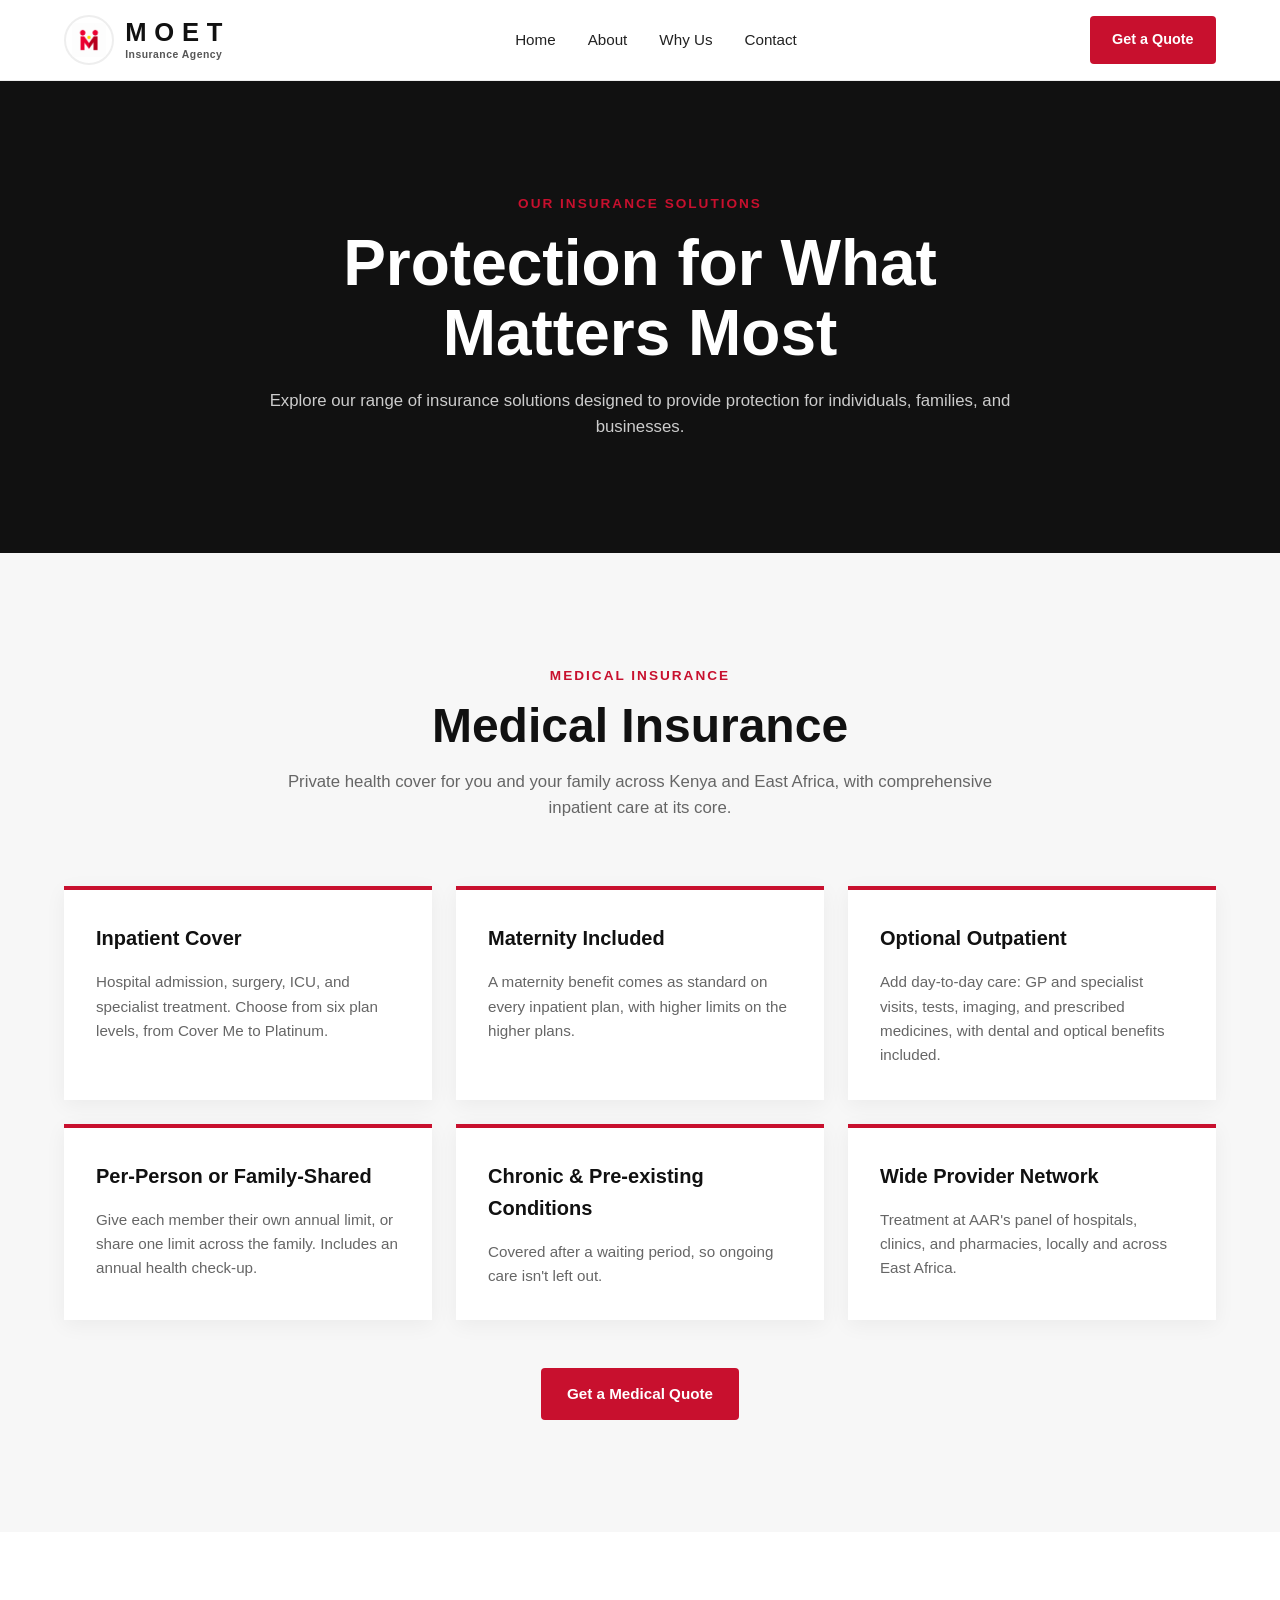
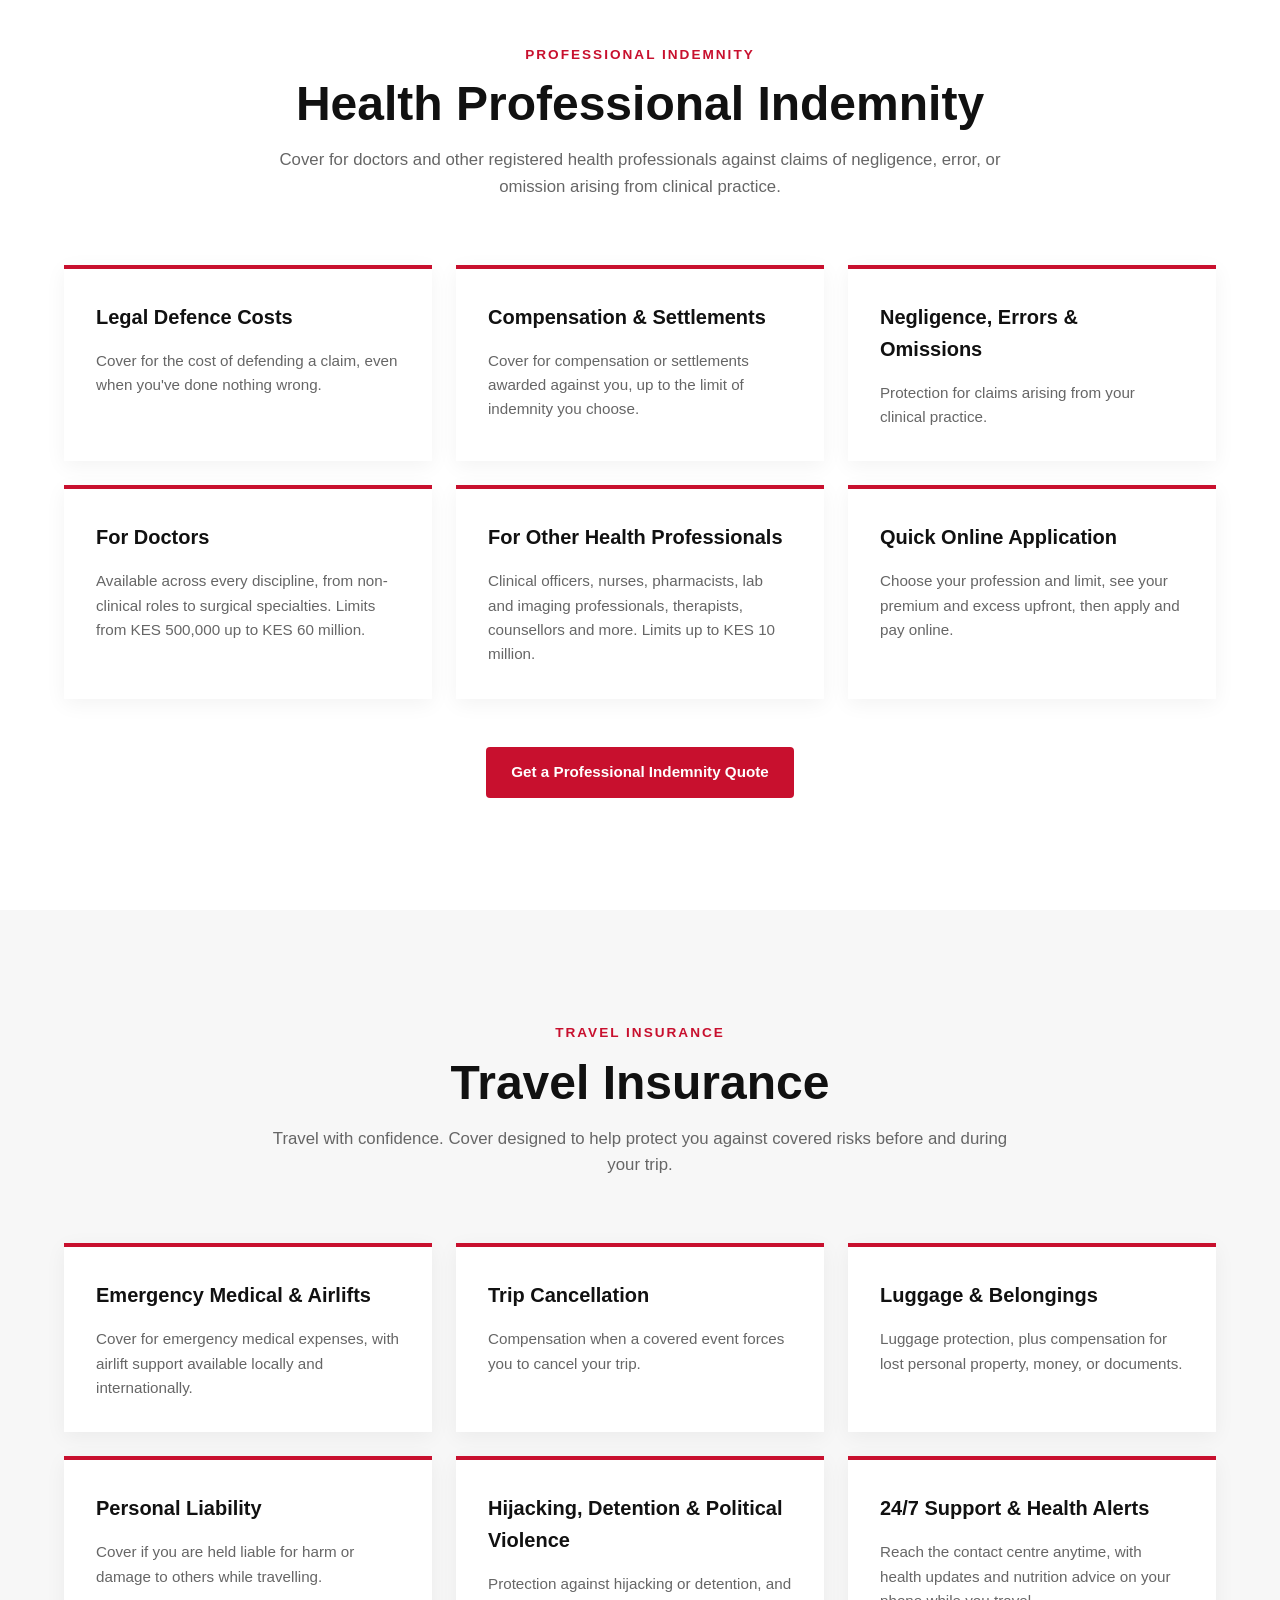
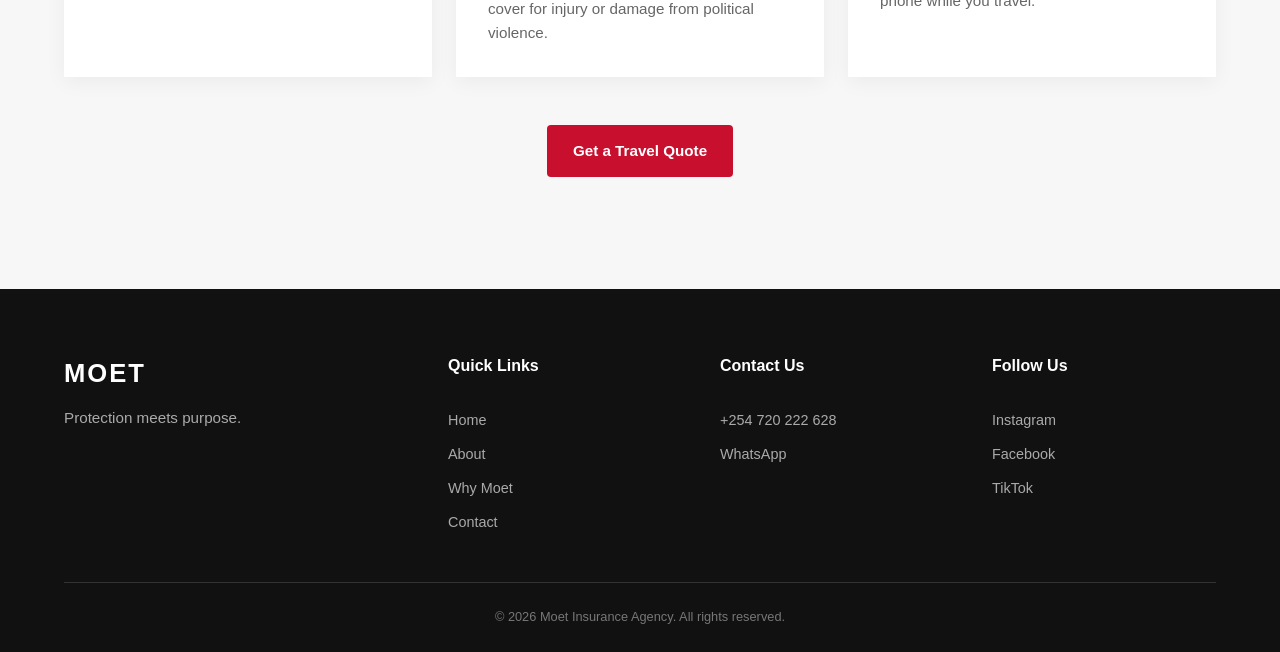
==== products.html @ 02ae2237 "header fix" ====
<!doctype html>
<html lang="en">
  <head>
    <meta charset="UTF-8" />
    <meta name="viewport" content="width=device-width, initial-scale=1.0" />

    <title>Insurance Products | Moet Insurance Agency</title>

    <!-- Main Stylesheet -->

    <link rel="stylesheet" href="css/base.css" />
    <link rel="stylesheet" href="css/products.css" />

    <link rel="icon" type="image/webp" href="assets/moet.webp" />
    <link rel="apple-touch-icon" href="assets/moet.webp" />

    <!-- Font Awesome Icons -->
    <link
      rel="stylesheet"
      href="https://cdnjs.cloudflare.com/ajax/libs/font-awesome/6.7.2/css/all.min.css"
    />

    <!-- Google tag (gtag.js) -->
    <script
      async
      src="https://www.googletagmanager.com/gtag/js?id=G-QFRTDTS99S"
    ></script>
    <script>
      window.dataLayer = window.dataLayer || [];
      function gtag() {
        dataLayer.push(arguments);
      }
      gtag("js", new Date());

      gtag("config", "G-QFRTDTS99S");
    </script>
  </head>
  <body>
    <!-- ==================== HEADER ==================== -->

    <header>
      <nav>
        <!-- Logo -->
        <div class="logo">
          <a href="index.html" aria-label="Moet Insurance Agency">
            <span class="logo-icon">
              <img src="assets/moet.webp" alt="Moet Insurance Agency" />
            </span>
            <span class="logo-text">
              <span class="logo-name">
                <span>M</span><span>O</span><span>E</span><span>T</span>
              </span>
              <span class="logo-tagline">Insurance Agency</span>
            </span>
          </a>
        </div>

        <!-- Navigation Links -->
        <div class="nav-links">
          <a href="index.html#home">Home</a>
          <a href="index.html#about">About</a>
          <a href="index.html#why-moet">Why Us</a>
          <a href="index.html#contact">Contact</a>
        </div>

        <!-- Get a Quote Button -->
        <div class="nav-cta">
          <a href="#medical">Get a Quote</a>
        </div>
      </nav>
    </header>

    <!-- ==================== PRODUCTS INTRODUCTION ==================== -->

    <main>
      <section class="products-intro">
        <div class="products-intro-content">
          <p class="section-label">OUR INSURANCE SOLUTIONS</p>

          <h1>Protection for What Matters Most</h1>

          <p>
            Explore our range of insurance solutions designed to provide
            protection for individuals, families, and businesses.
          </p>
        </div>
      </section>

      <!-- ==================== MEDICAL INSURANCE ==================== -->

      <section id="medical" class="product-category">
        <div class="product-category-heading">
          <p class="section-label">MEDICAL INSURANCE</p>

          <h2>Medical Insurance</h2>

          <p>
            Private health cover for you and your family across Kenya and East
            Africa, with comprehensive inpatient care at its core.
          </p>
        </div>

        <div class="product-grid">
          <div class="product-card info-card">
            <h3>Inpatient Cover</h3>
            <p>
              Hospital admission, surgery, ICU, and specialist treatment. Choose
              from six plan levels, from Cover Me to Platinum.
            </p>
          </div>

          <div class="product-card info-card">
            <h3>Maternity Included</h3>
            <p>
              A maternity benefit comes as standard on every inpatient plan,
              with higher limits on the higher plans.
            </p>
          </div>

          <div class="product-card info-card">
            <h3>Optional Outpatient</h3>
            <p>
              Add day-to-day care: GP and specialist visits, tests, imaging, and
              prescribed medicines, with dental and optical benefits included.
            </p>
          </div>

          <div class="product-card info-card">
            <h3>Per-Person or Family-Shared</h3>
            <p>
              Give each member their own annual limit, or share one limit across
              the family. Includes an annual health check-up.
            </p>
          </div>

          <div class="product-card info-card">
            <h3>Chronic &amp; Pre-existing Conditions</h3>
            <p>
              Covered after a waiting period, so ongoing care isn't left out.
            </p>
          </div>

          <div class="product-card info-card">
            <h3>Wide Provider Network</h3>
            <p>
              Treatment at AAR's panel of hospitals, clinics, and pharmacies,
              locally and across East Africa.
            </p>
          </div>
        </div>

        <div class="category-cta">

          <a
            href="https://new.aar-insurance.com/medical"
            class="btn btn-primary quote-btn"
            data-category="medical"
            data-underwriter="aar"
            target="_blank"
            rel="noopener noreferrer"
          >
            Get a Medical Quote
          </a>
        </div>
      </section>

      <!-- ==================== PROFESSIONAL INDEMNITY ==================== -->

      <section id="professional-indemnity" class="product-category">
        <div class="product-category-heading">
          <p class="section-label">PROFESSIONAL INDEMNITY</p>

          <h2>Health Professional Indemnity</h2>

          <p>
            Cover for doctors and other registered health professionals against
            claims of negligence, error, or omission arising from clinical
            practice.
          </p>
        </div>

        <div class="product-grid">
          <div class="product-card info-card">
            <h3>Legal Defence Costs</h3>
            <p>
              Cover for the cost of defending a claim, even when you've done
              nothing wrong.
            </p>
          </div>

          <div class="product-card info-card">
            <h3>Compensation &amp; Settlements</h3>
            <p>
              Cover for compensation or settlements awarded against you, up to
              the limit of indemnity you choose.
            </p>
          </div>

          <div class="product-card info-card">
            <h3>Negligence, Errors &amp; Omissions</h3>
            <p>Protection for claims arising from your clinical practice.</p>
          </div>

          <div class="product-card info-card">
            <h3>For Doctors</h3>
            <p>
              Available across every discipline, from non-clinical roles to
              surgical specialties. Limits from KES 500,000 up to KES 60
              million.
            </p>
          </div>

          <div class="product-card info-card">
            <h3>For Other Health Professionals</h3>
            <p>
              Clinical officers, nurses, pharmacists, lab and imaging
              professionals, therapists, counsellors and more. Limits up to KES
              10 million.
            </p>
          </div>

          <div class="product-card info-card">
            <h3>Quick Online Application</h3>
            <p>
              Choose your profession and limit, see your premium and excess
              upfront, then apply and pay online.
            </p>
          </div>
        </div>

        <div class="category-cta">
          <a
            href="https://new.aar-insurance.com/pi/health/quote"
            class="btn btn-primary quote-btn"
            data-category="professional-indemnity"
            data-underwriter="aar"
            target="_blank"
            rel="noopener noreferrer"
          >
            Get a Professional Indemnity Quote
          </a>
        </div>
      </section>

      <!-- ==================== TRAVEL INSURANCE ==================== -->

      <section id="travel" class="product-category">
        <div class="product-category-heading">
          <p class="section-label">TRAVEL INSURANCE</p>

          <h2>Travel Insurance</h2>

          <p>
            Travel with confidence. Cover designed to help protect you against
            covered risks before and during your trip.
          </p>
        </div>

        <div class="product-grid">
          <div class="product-card info-card">
            <h3>Emergency Medical &amp; Airlifts</h3>
            <p>
              Cover for emergency medical expenses, with airlift support
              available locally and internationally.
            </p>
          </div>

          <div class="product-card info-card">
            <h3>Trip Cancellation</h3>
            <p>
              Compensation when a covered event forces you to cancel your trip.
            </p>
          </div>

          <div class="product-card info-card">
            <h3>Luggage &amp; Belongings</h3>
            <p>
              Luggage protection, plus compensation for lost personal property,
              money, or documents.
            </p>
          </div>

          <div class="product-card info-card">
            <h3>Personal Liability</h3>
            <p>
              Cover if you are held liable for harm or damage to others while
              travelling.
            </p>
          </div>

          <div class="product-card info-card">
            <h3>Hijacking, Detention &amp; Political Violence</h3>
            <p>
              Protection against hijacking or detention, and cover for injury or
              damage from political violence.
            </p>
          </div>

          <div class="product-card info-card">
            <h3>24/7 Support &amp; Health Alerts</h3>
            <p>
              Reach the contact centre anytime, with health updates and
              nutrition advice on your phone while you travel.
            </p>
          </div>
        </div>

        <div class="category-cta">
          <a
            href="https://new.aar-insurance.com/travel"
            class="btn btn-primary quote-btn"
            data-category="travel"
            data-underwriter="aar"
            target="_blank"
            rel="noopener noreferrer"
          >
            Get a Travel Quote
          </a>
        </div>
      </section>
    </main>

    <!-- ==================== FOOTER ==================== -->

    <footer>
      <div class="footer-content">
        <!-- Company -->
        <div class="footer-company">
          <h2>MOET</h2>
          <p>Protection meets purpose.</p>
        </div>

        <!-- Quick Links -->
        <div class="footer-links">
          <h3>Quick Links</h3>

          <a href="index.html#home">Home</a>
          <a href="index.html#about">About</a>
          <a href="index.html#why-moet">Why Moet</a>
          <a href="index.html#contact">Contact</a>
        </div>

        <!-- Contact -->
        <div class="footer-contact">
          <h3>Contact Us</h3>

          <a href="tel:+254720222628"> +254 720 222 628 </a>

          <a
            href="https://wa.me/254720222628?text=Hello%2C%20I%20would%20love%20to%20learn%20more%20about%20your%20insurance%20policies."
            target="_blank"
            rel="noopener noreferrer"
          >
            WhatsApp
          </a>
        </div>

        <!-- Social Media -->
        <div class="footer-social">
          <h3>Follow Us</h3>

          <a href="">Instagram</a>
          <a href="">Facebook</a>
          <a href="">TikTok</a>
        </div>
      </div>

      <div class="footer-bottom">
        <p>&copy; 2026 Moet Insurance Agency. All rights reserved.</p>
      </div>
    </footer>
  </body>
</html>
---- css/base.css ----
* {
  margin: 0;
  padding: 0;
  box-sizing: border-box;
}

/* Base page styles */
html {
  scroll-behavior: smooth;
}

body {
  font-family: Arial, sans-serif;
  background-color: #ffffff;
  color: #111111;
  line-height: 1.6;
}

/* Remove default link styling */
a {
  text-decoration: none;
  color: inherit;
}

/* Make images responsive */
img {
  max-width: 100%;
  height: auto;
  display: block;
}

/* Keep the main content from becoming too wide */
section {
  width: 100%;
}

/* ==================================================
   NAVBAR
   ================================================== */

header {
  width: 100%;
  background-color: #ffffff;
  border-bottom: 1px solid #eeeeee;
}

nav {
  width: 90%;
  max-width: 1200px;
  min-height: 80px;
  margin: 0 auto;

  display: flex;
  align-items: center;
  justify-content: space-between;
}

/* ---------- Logo ---------- */

.logo a {
  display: flex;
  align-items: center;
  gap: 0.7rem;

  font-size: 1.6rem;
  font-weight: 800;
  letter-spacing: 2px;
  color: #111111;
}

/* ---------- Circular Icon ---------- */

.logo-icon {
  width: 50px;
  height: 50px;
  flex-shrink: 0;

  display: flex;
  align-items: center;
  justify-content: center;

  background-color: #ffffff;

  border: 2px solid #eeeeee;
  border-radius: 50%;

  overflow: hidden;
}

.logo-icon img {
  width: 100%;
  height: 100%;
  padding: 6px;

  object-fit: contain;
}

/* ---------- Two-Line Name ---------- */

.logo-text {
  display: flex;
  flex-direction: column;

  line-height: 1;
}

.logo-name {
  display: flex;
  justify-content: space-between;

  font-size: 1.6rem;
  font-weight: 800;
  letter-spacing: 0;
}

.logo-tagline {
  margin-top: 0.3rem;

  color: #555555;

  font-size: 0.65rem;
  font-weight: 600;
  letter-spacing: 0.5px;
  white-space: nowrap;
}

/* ---------- Navigation Links ---------- */

.nav-links {
  display: flex;
  align-items: center;
  gap: 2rem;
}

.nav-links a {
  font-size: 0.95rem;
  font-weight: 500;
  color: #222222;

  transition: color 0.3s ease;
}

.nav-links a:hover {
  color: #c8102e;
}

/* ---------- Get a Quote Button (navbar) ---------- */

.nav-cta a {
  display: inline-block;

  padding: 0.75rem 1.4rem;

  background-color: #c8102e;
  color: #ffffff;

  font-size: 0.9rem;
  font-weight: 600;

  border-radius: 4px;

  transition:
    background-color 0.3s ease,
    transform 0.3s ease;
}

.nav-cta a:hover {
  background-color: #a50d25;
  transform: translateY(-2px);
}

/* ==================================================
   BUTTONS
   ================================================== */

.btn {
  display: inline-block;

  padding: 0.85rem 1.6rem;

  border-radius: 4px;

  font-size: 0.95rem;
  font-weight: 600;

  transition:
    background-color 0.3s ease,
    color 0.3s ease,
    transform 0.3s ease;
}

/* Primary Button */

.btn-primary {
  background-color: #c8102e;
  color: #ffffff;
}

.btn-primary:hover {
  background-color: #a50d25;
  transform: translateY(-2px);
}

/* Secondary Button */

.btn-secondary {
  border: 1px solid #ffffff;
  color: #ffffff;
}

.btn-secondary:hover {
  background-color: #ffffff;
  color: #111111;
  transform: translateY(-2px);
}

/* ==================================================
   SECTION LABEL & SECTION HEADING
   ================================================== */

.section-label {
  margin-bottom: 0.8rem;

  color: #c8102e;

  font-size: 0.85rem;
  font-weight: 700;
  letter-spacing: 2px;
  text-transform: uppercase;
}

.section-heading {
  max-width: 750px;
  margin: 0 auto 4rem;

  text-align: center;
}

.section-heading h2 {
  margin-bottom: 1rem;

  color: #111111;

  font-size: clamp(2rem, 4vw, 3.5rem);
  line-height: 1.1;
}

.section-heading > p:not(.section-label) {
  color: #666666;
  font-size: 1.05rem;
}

/* ==================================================
   FOOTER
   ================================================== */

footer {
  padding: 4rem 5% 0;

  background-color: #111111;
  color: #ffffff;
}

/* ---------- Footer Content ---------- */

.footer-content {
  width: 100%;
  max-width: 1200px;
  margin: 0 auto;

  display: grid;
  grid-template-columns: 1.5fr 1fr 1fr 1fr;
  gap: 3rem;

  padding-bottom: 3rem;
}

/* ---------- Company ---------- */

.footer-company h2 {
  margin-bottom: 0.8rem;

  font-size: 1.6rem;
  letter-spacing: 2px;
}

.footer-company p {
  color: #aaaaaa;

  font-size: 0.95rem;
}

/* ---------- Footer Headings ---------- */

.footer-links h3,
.footer-contact h3,
.footer-social h3 {
  margin-bottom: 1.2rem;

  font-size: 1rem;
}

/* ---------- Footer Links ---------- */

.footer-links,
.footer-contact,
.footer-social {
  display: flex;
  flex-direction: column;
  gap: 0.7rem;
}

.footer-links a,
.footer-contact a,
.footer-social a {
  color: #aaaaaa;

  font-size: 0.9rem;

  transition: color 0.3s ease;
}

.footer-links a:hover,
.footer-contact a:hover,
.footer-social a:hover {
  color: #ffffff;
}

/* ---------- Footer Bottom ---------- */

.footer-bottom {
  padding: 1.5rem 0;

  border-top: 1px solid #333333;

  text-align: center;
}

.footer-bottom p {
  color: #777777;

  font-size: 0.8rem;
}

/* ==================================================
   RESPONSIVE: TABLETS
   ================================================== */

@media (max-width: 900px) {
  /* Navbar */
  .nav-links {
    gap: 1rem;
  }

  /* Footer */
  .footer-content {
    grid-template-columns: repeat(2, 1fr);
  }
}

/* ==================================================
   RESPONSIVE: MOBILE PHONES
   ================================================== */

@media (max-width: 600px) {
  /* Navbar */
  nav {
    width: 90%;
    min-height: auto;

    padding: 1.2rem 0;

    display: flex;
    flex-wrap: wrap;

    gap: 1rem;
  }

  .logo {
    order: 1;
  }

  .nav-cta {
    order: 2;
    margin-left: auto;
  }

  .nav-links {
    order: 3;

    width: 100%;

    justify-content: center;

    gap: 1rem;

    flex-wrap: wrap;
  }

  .nav-links a {
    font-size: 0.85rem;
  }

  /* Section headings */
  .section-heading {
    margin-bottom: 3rem;
  }

  /* Footer */
  footer {
    padding: 3rem 5% 0;
  }

  .footer-content {
    grid-template-columns: 1fr;
    gap: 2.5rem;
  }
}
---- css/products.css ----
.products-intro {
  padding: 7rem 5%;

  background-color: #111111;
  color: #ffffff;

  text-align: center;
}

.products-intro-content {
  max-width: 800px;
  margin: 0 auto;
}

.products-intro h1 {
  margin-bottom: 1.2rem;

  font-size: clamp(2.5rem, 5vw, 4rem);
  line-height: 1.1;
}

.products-intro p:not(.section-label) {
  color: #cccccc;

  font-size: 1.05rem;
}

/* ==================================================
   PRODUCT CATEGORY
   ================================================== */

.product-category {
  padding: 7rem 5%;

  background-color: #ffffff;
}

/* Alternate the background of every second section */
.product-category:nth-of-type(even) {
  background-color: #f7f7f7;
}

/* ---------- Category Heading ---------- */

.product-category-heading {
  width: 100%;
  max-width: 750px;
  margin: 0 auto 4rem;

  text-align: center;
}

.product-category-heading h2 {
  margin-bottom: 1rem;

  color: #111111;

  font-size: clamp(2rem, 4vw, 3rem);
  line-height: 1.1;
}

.product-category-heading p:not(.section-label) {
  color: #666666;

  font-size: 1.05rem;
}

/* ==================================================
   PRODUCT GRID & CARDS
   ================================================== */

/* Flex (not grid) so an incomplete last row stays centred */
.product-grid {
  --gap: 1.5rem;
  --columns: 3;

  width: 100%;
  max-width: 1200px;
  margin: 0 auto;

  display: flex;
  flex-wrap: wrap;
  justify-content: center;
  gap: var(--gap);
}

.product-card {
  width: calc((100% - (var(--columns) - 1) * var(--gap)) / var(--columns));

  padding: 2rem;

  background-color: #ffffff;

  border-top: 4px solid #c8102e;

  box-shadow: 0 5px 20px rgba(0, 0, 0, 0.05);

  display: flex;
  flex-direction: column;

  transition:
    transform 0.3s ease,
    box-shadow 0.3s ease;
}

.product-card:hover {
  transform: translateY(-5px);

  box-shadow: 0 10px 30px rgba(0, 0, 0, 0.1);
}

.product-card h3 {
  margin-bottom: 1rem;

  color: #111111;

  font-size: 1.25rem;
}

.product-card p {
  margin-bottom: 1.5rem;

  color: #666666;

  font-size: 0.95rem;
}

/* ---------- Card with its own quote link ---------- */

.product-quote {
  margin-top: auto;

  color: #c8102e;

  font-size: 0.9rem;
  font-weight: 700;

  transition: color 0.3s ease;
}

.product-quote:hover {
  color: #111111;
}

/* ---------- Info-only card (no link, so no hover lift) ---------- */

.info-card:hover {
  transform: none;

  box-shadow: 0 5px 20px rgba(0, 0, 0, 0.05);
}

.info-card p:last-child {
  margin-bottom: 0;
}

/* ==================================================
   CATEGORY QUOTE CTA
   One button per category, placed below the grid
   ================================================== */

.category-cta {
  max-width: 750px;
  margin: 3rem auto 0;

  text-align: center;
}

.category-cta p {
  margin-bottom: 1.5rem;

  color: #666666;

  font-size: 1.05rem;
}

/* ==================================================
   RESPONSIVE: TABLETS
   ================================================== */

@media (max-width: 900px) {
  .product-grid {
    --columns: 2;
  }
}

/* ==================================================
   RESPONSIVE: MOBILE PHONES
   ================================================== */

@media (max-width: 600px) {
  .products-intro {
    padding: 5rem 5%;
  }

  .product-category {
    padding: 5rem 5%;
  }

  .product-grid {
    --columns: 1;
  }
}
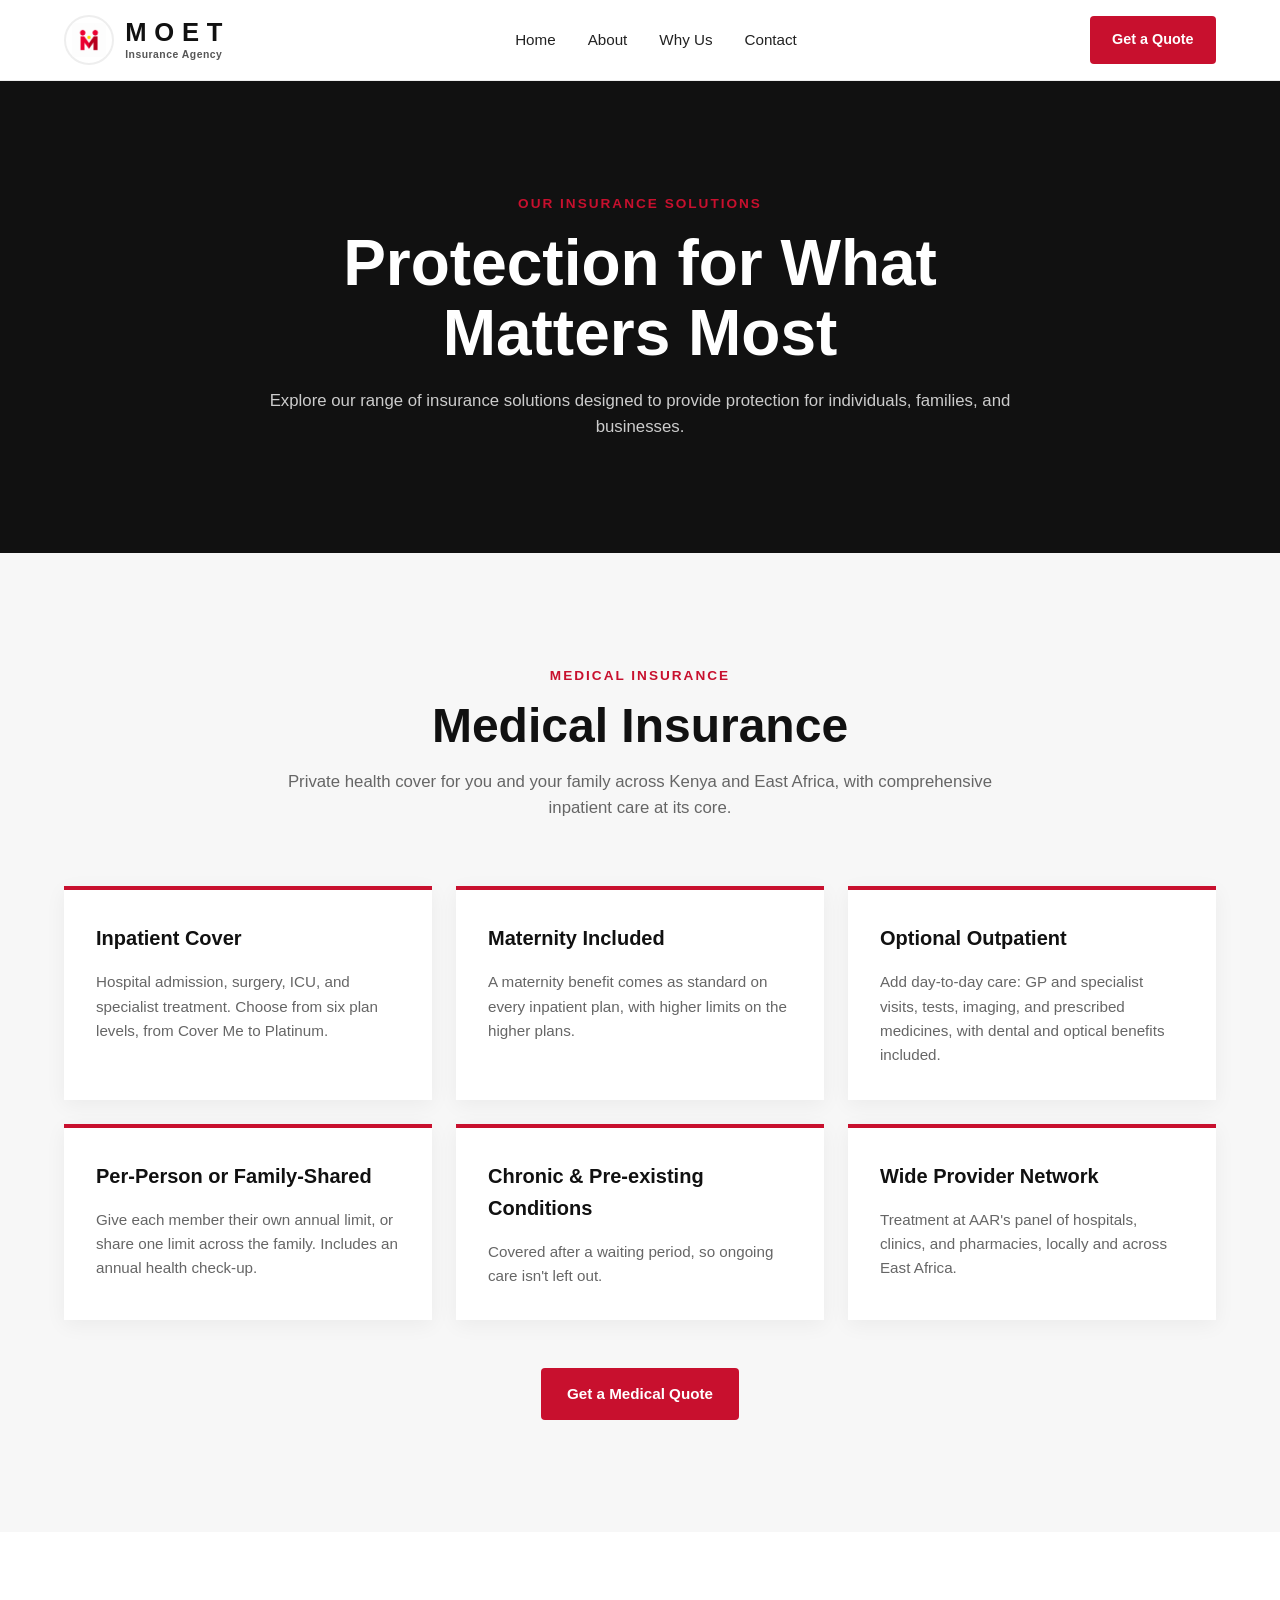
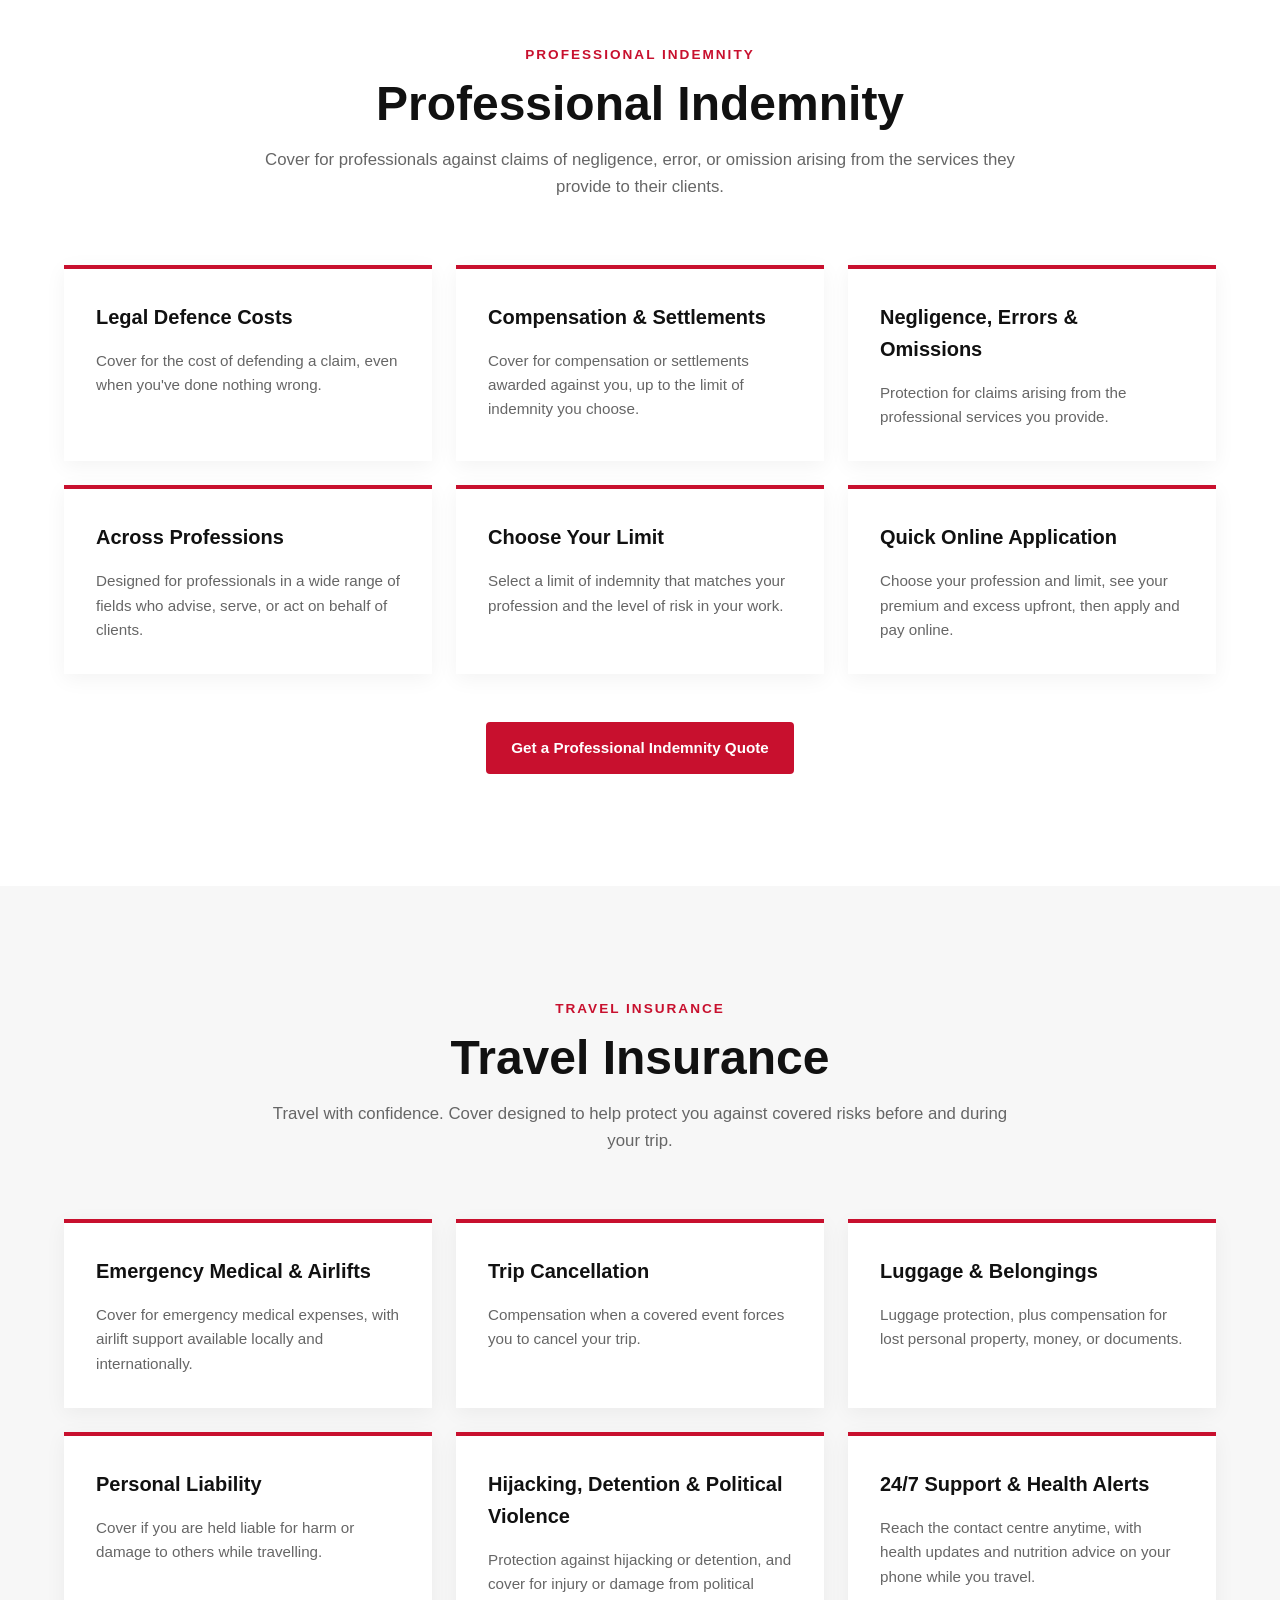
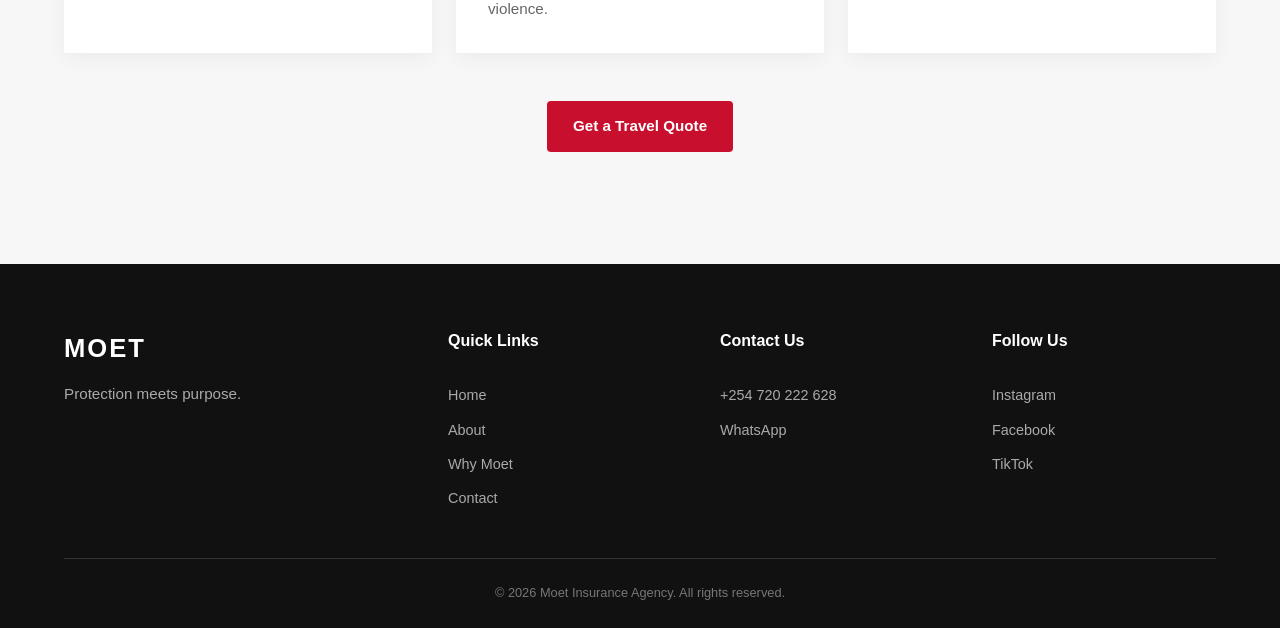
==== commit 395d61ae: "PI" ====
--- a/products.html
+++ b/products.html
@@ -154,6 +154,8 @@
           <a
             href="https://new.aar-insurance.com/medical"
             class="btn btn-primary quote-btn"
+            data-track="quote_click"
+            data-product="medical"
             data-category="medical"
             data-underwriter="aar"
             target="_blank"
@@ -170,12 +172,11 @@
         <div class="product-category-heading">
           <p class="section-label">PROFESSIONAL INDEMNITY</p>
 
-          <h2>Health Professional Indemnity</h2>
+          <h2>Professional Indemnity</h2>
 
           <p>
-            Cover for doctors and other registered health professionals against
-            claims of negligence, error, or omission arising from clinical
-            practice.
+            Cover for professionals against claims of negligence, error, or
+            omission arising from the services they provide to their clients.
           </p>
         </div>
 
@@ -198,24 +199,25 @@
 
           <div class="product-card info-card">
             <h3>Negligence, Errors &amp; Omissions</h3>
-            <p>Protection for claims arising from your clinical practice.</p>
-          </div>
-
-          <div class="product-card info-card">
-            <h3>For Doctors</h3>
-            <p>
-              Available across every discipline, from non-clinical roles to
-              surgical specialties. Limits from KES 500,000 up to KES 60
-              million.
-            </p>
-          </div>
-
-          <div class="product-card info-card">
-            <h3>For Other Health Professionals</h3>
-            <p>
-              Clinical officers, nurses, pharmacists, lab and imaging
-              professionals, therapists, counsellors and more. Limits up to KES
-              10 million.
+            <p>
+              Protection for claims arising from the professional services you
+              provide.
+            </p>
+          </div>
+
+          <div class="product-card info-card">
+            <h3>Across Professions</h3>
+            <p>
+              Designed for professionals in a wide range of fields who advise,
+              serve, or act on behalf of clients.
+            </p>
+          </div>
+
+          <div class="product-card info-card">
+            <h3>Choose Your Limit</h3>
+            <p>
+              Select a limit of indemnity that matches your profession and the
+              level of risk in your work.
             </p>
           </div>
 
@@ -232,6 +234,8 @@
           <a
             href="https://new.aar-insurance.com/pi/health/quote"
             class="btn btn-primary quote-btn"
+            data-track="quote_click"
+            data-product="professional-indemnity"
             data-category="professional-indemnity"
             data-underwriter="aar"
             target="_blank"
@@ -309,6 +313,8 @@
           <a
             href="https://new.aar-insurance.com/travel"
             class="btn btn-primary quote-btn"
+            data-track="quote_click"
+            data-product="travel"
             data-category="travel"
             data-underwriter="aar"
             target="_blank"
@@ -369,5 +375,6 @@
         <p>&copy; 2026 Moet Insurance Agency. All rights reserved.</p>
       </div>
     </footer>
+    <script src="js/tracking.js"></script>
   </body>
 </html>
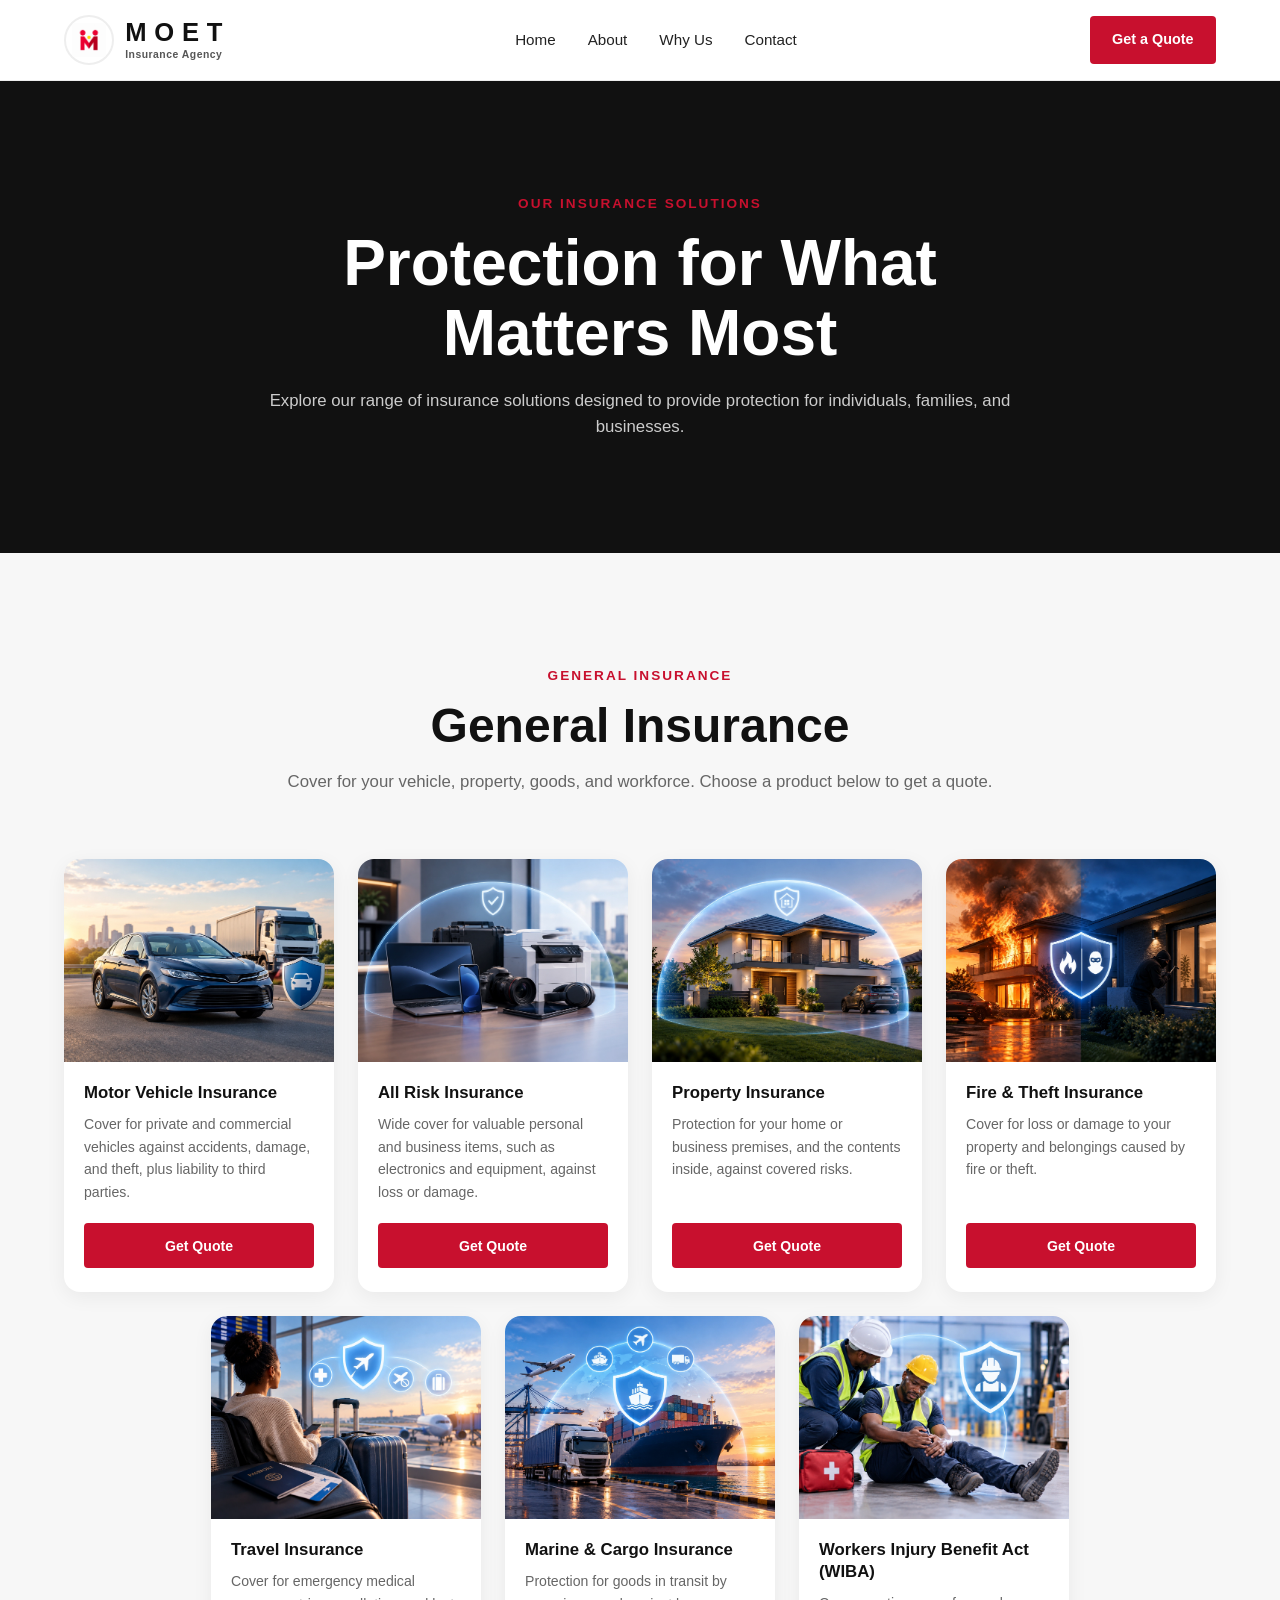
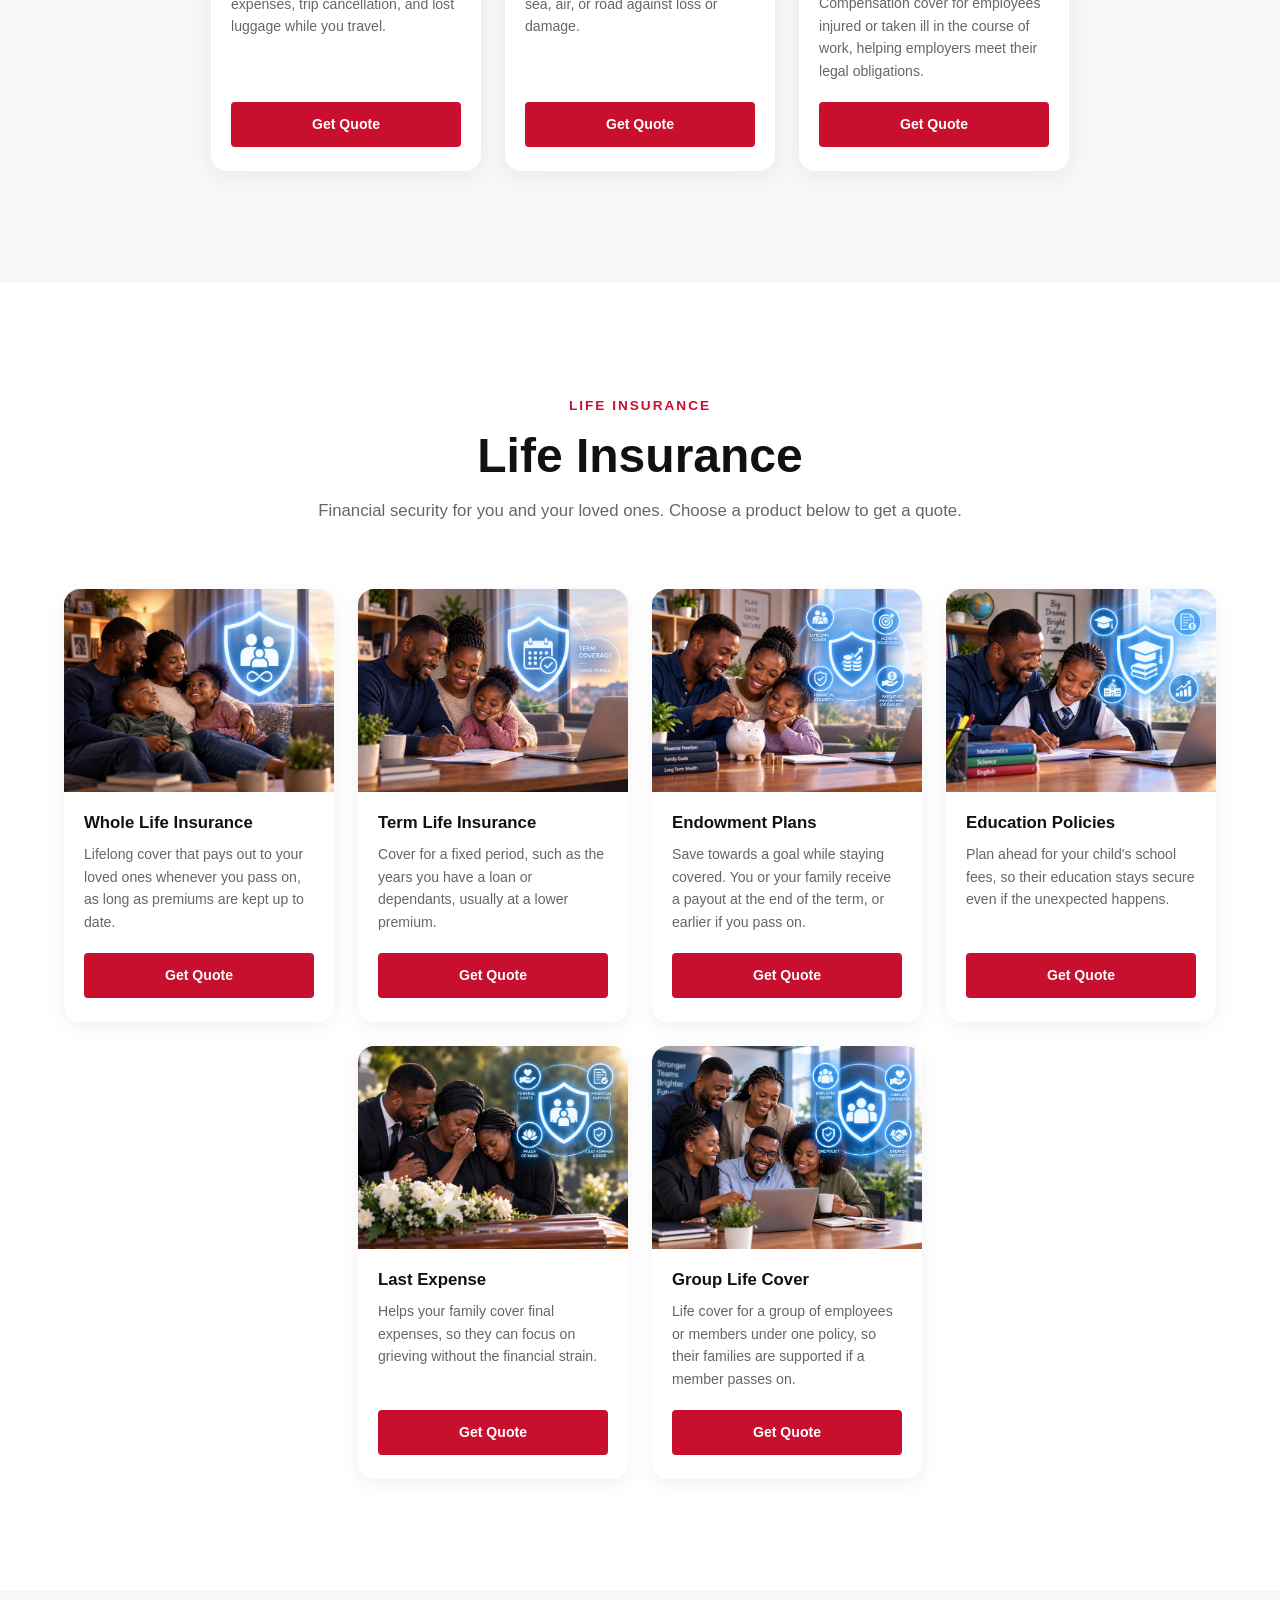
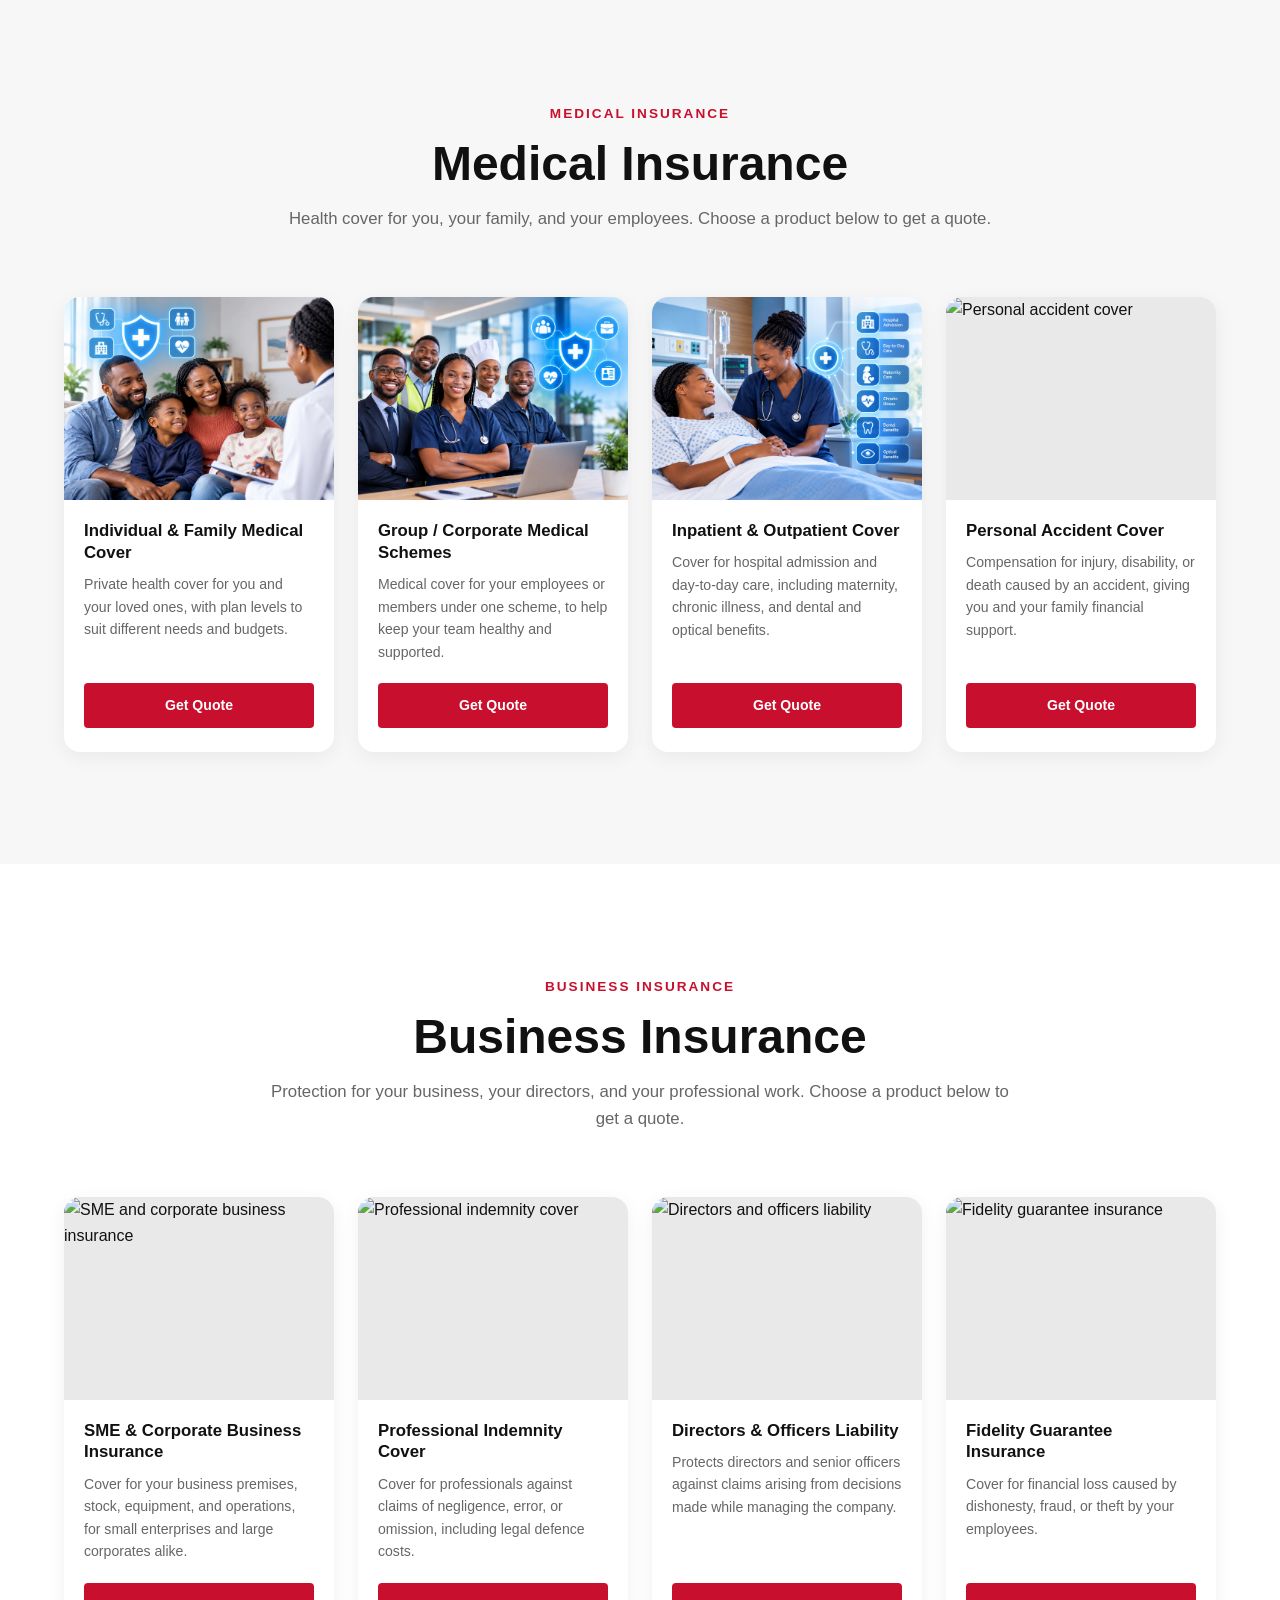
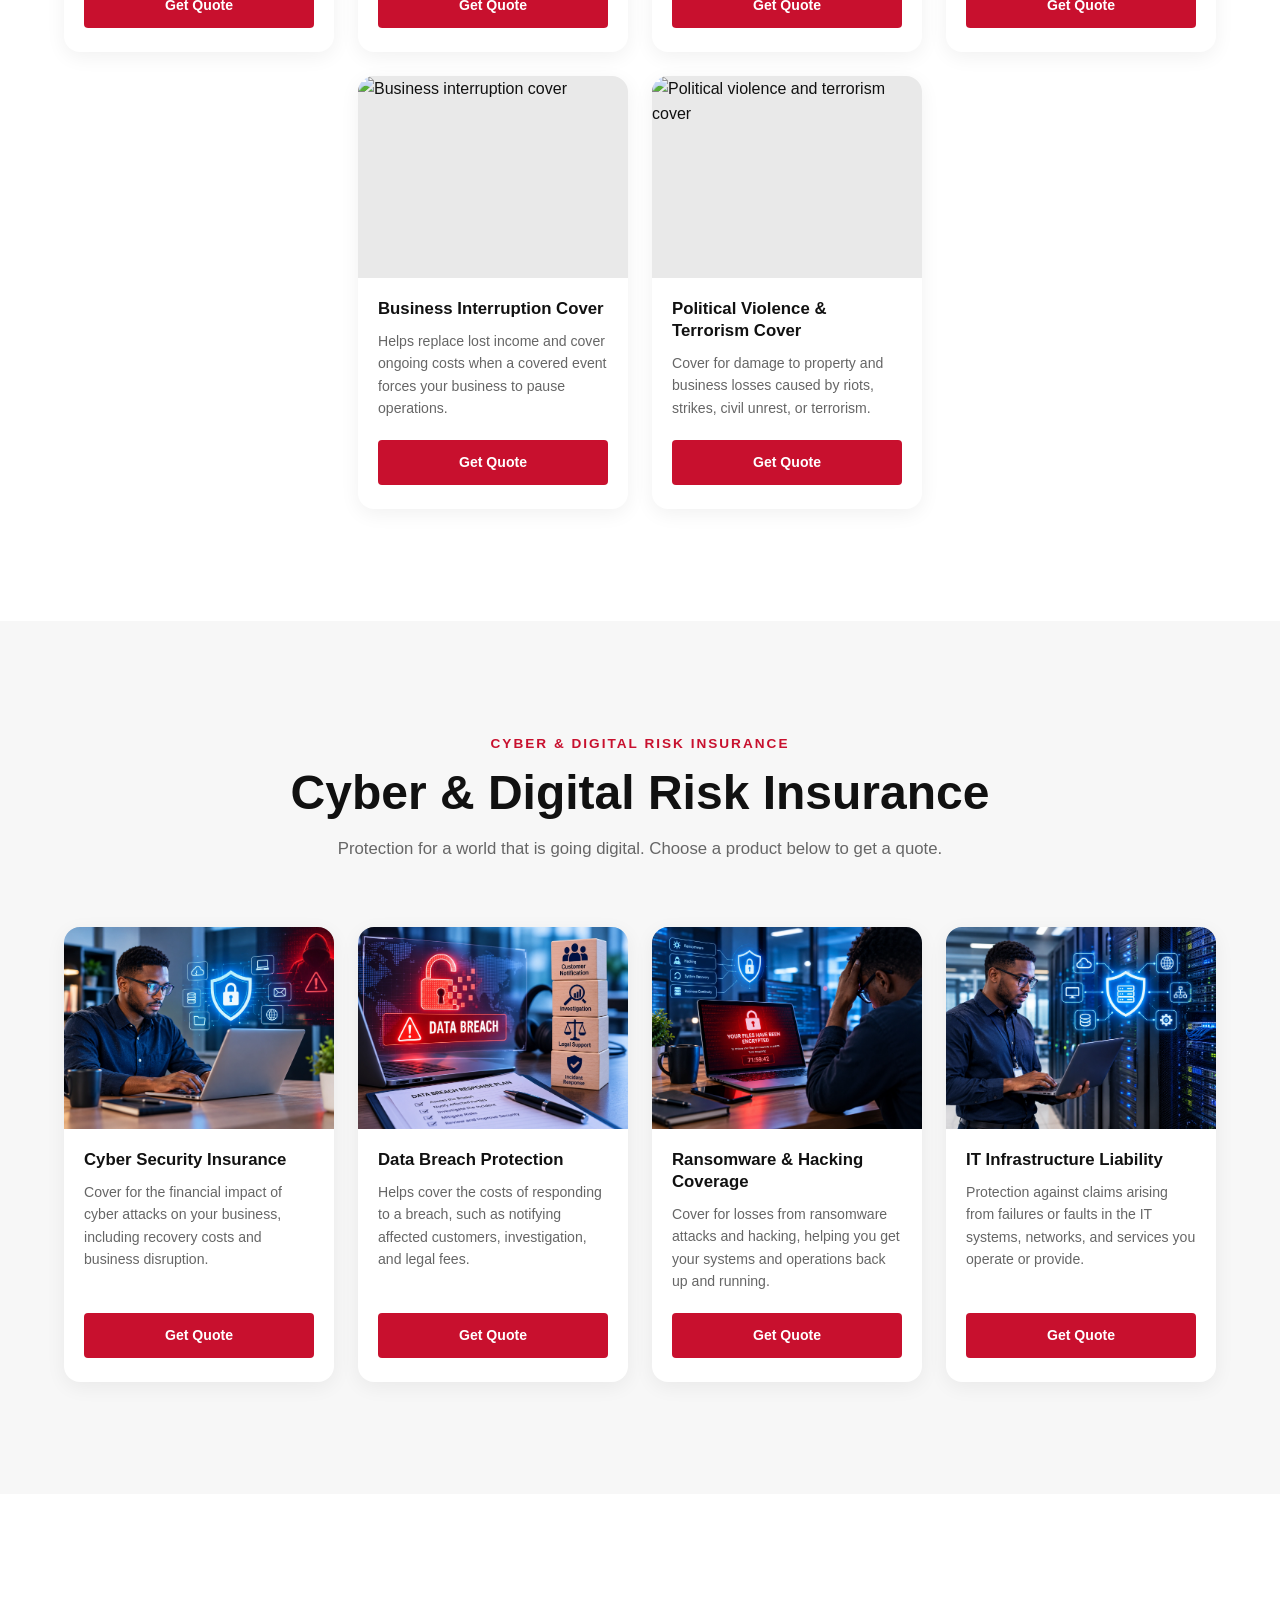
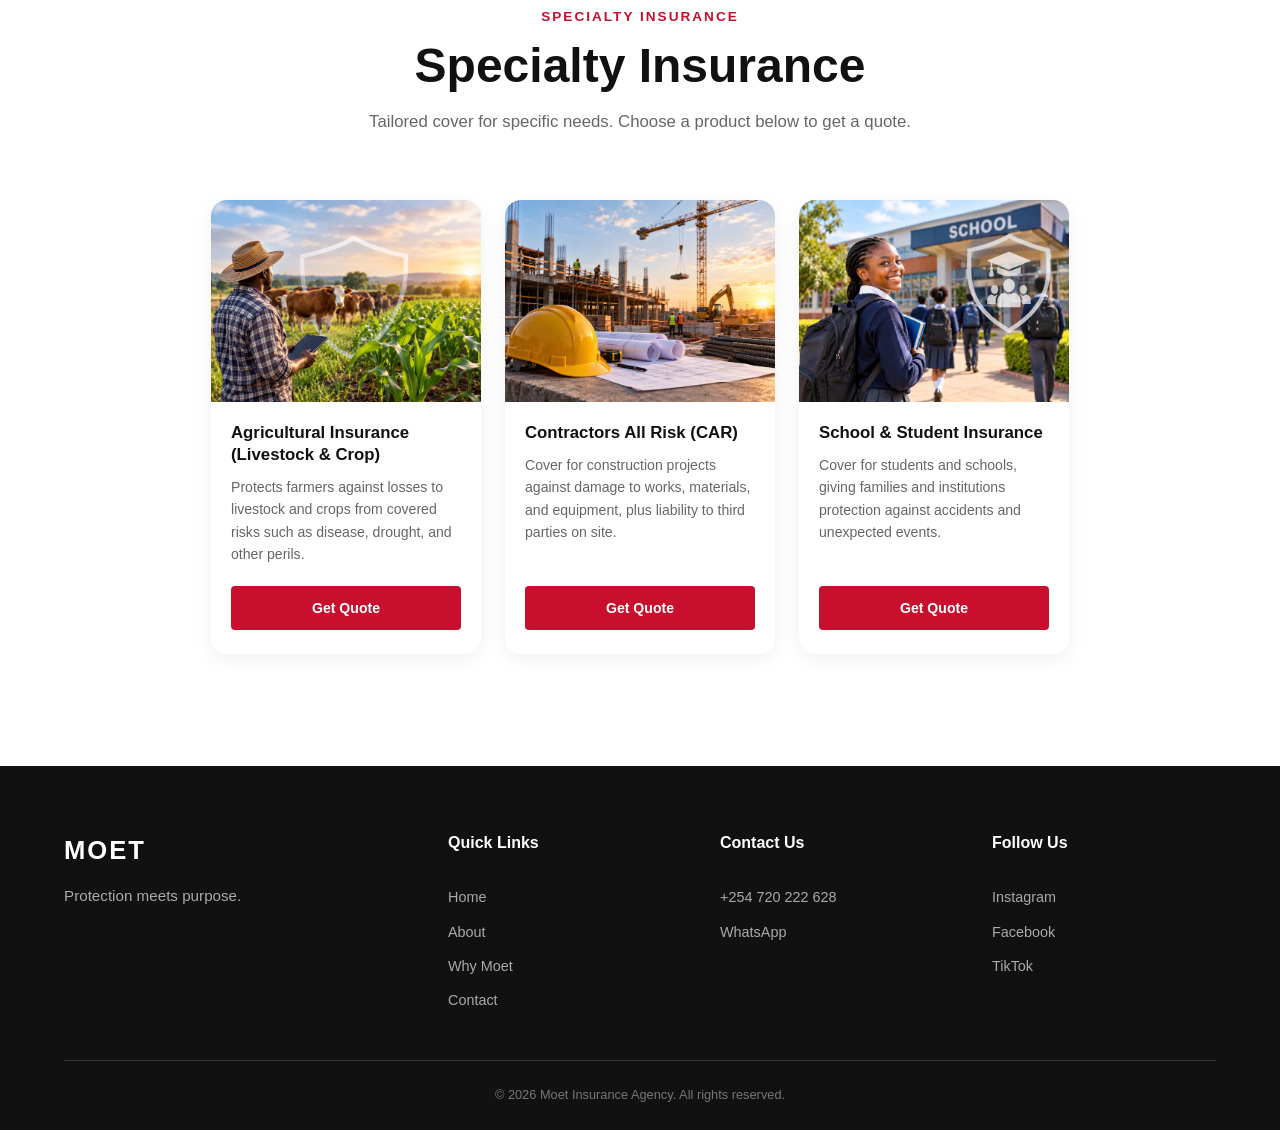
==== commit 7ab6b705: "images" ====
--- a/products.html
+++ b/products.html
@@ -65,7 +65,7 @@
 
         <!-- Get a Quote Button -->
         <div class="nav-cta">
-          <a href="#medical">Get a Quote</a>
+          <a href="#general-insurance">Get a Quote</a>
         </div>
       </nav>
     </header>
@@ -86,242 +86,1067 @@
         </div>
       </section>
 
+      <!-- ==================== GENERAL INSURANCE ==================== -->
+
+      <section id="general-insurance" class="product-category">
+        <div class="product-category-heading">
+          <p class="section-label">GENERAL INSURANCE</p>
+
+          <h2>General Insurance</h2>
+
+          <p>
+            Cover for your vehicle, property, goods, and workforce. Choose a
+            product below to get a quote.
+          </p>
+        </div>
+
+        <div class="product-grid product-grid-4">
+          <!-- Motor Vehicle Insurance -->
+          <div class="sub-card">
+            <div class="sub-card-image">
+              <img
+                src="images/motor-vehicle.webp"
+                alt="Motor vehicle insurance"
+                width="800"
+                height="600"
+                loading="lazy"
+              />
+            </div>
+            <div class="sub-card-body">
+              <h3>Motor Vehicle Insurance</h3>
+              <p>
+                Cover for private and commercial vehicles against accidents,
+                damage, and theft, plus liability to third parties.
+              </p>
+              <a
+                href="https://wa.me/254720222628?text=Hello%2C%20I%20would%20like%20to%20get%20a%20quote%20for%20Motor%20Vehicle%20Insurance."
+                class="btn btn-primary sub-card-btn"
+                data-track="quote_click"
+                data-product="motor-vehicle"
+                data-category="general-insurance"
+                data-underwriter="whatsapp"
+                target="_blank"
+                rel="noopener noreferrer"
+              >
+                Get Quote
+              </a>
+            </div>
+          </div>
+
+          <!-- All Risk Insurance -->
+          <div class="sub-card">
+            <div class="sub-card-image">
+              <img
+                src="images/all-risk.webp"
+                alt="All risk insurance"
+                width="800"
+                height="600"
+                loading="lazy"
+              />
+            </div>
+            <div class="sub-card-body">
+              <h3>All Risk Insurance</h3>
+              <p>
+                Wide cover for valuable personal and business items, such as
+                electronics and equipment, against loss or damage.
+              </p>
+              <a
+                href="https://wa.me/254720222628?text=Hello%2C%20I%20would%20like%20to%20get%20a%20quote%20for%20All%20Risk%20Insurance."
+                class="btn btn-primary sub-card-btn"
+                data-track="quote_click"
+                data-product="all-risk"
+                data-category="general-insurance"
+                data-underwriter="whatsapp"
+                target="_blank"
+                rel="noopener noreferrer"
+              >
+                Get Quote
+              </a>
+            </div>
+          </div>
+
+          <!-- Property Insurance -->
+          <div class="sub-card">
+            <div class="sub-card-image">
+              <img
+                src="images/property.webp"
+                alt="Property insurance"
+                width="800"
+                height="600"
+                loading="lazy"
+              />
+            </div>
+            <div class="sub-card-body">
+              <h3>Property Insurance</h3>
+              <p>
+                Protection for your home or business premises, and the contents
+                inside, against covered risks.
+              </p>
+              <a
+                href="https://wa.me/254720222628?text=Hello%2C%20I%20would%20like%20to%20get%20a%20quote%20for%20Property%20Insurance."
+                class="btn btn-primary sub-card-btn"
+                data-track="quote_click"
+                data-product="property"
+                data-category="general-insurance"
+                data-underwriter="whatsapp"
+                target="_blank"
+                rel="noopener noreferrer"
+              >
+                Get Quote
+              </a>
+            </div>
+          </div>
+
+          <!-- Fire & Theft Insurance -->
+          <div class="sub-card">
+            <div class="sub-card-image">
+              <img
+                src="images/fire.webp"
+                alt="Fire and theft insurance"
+                width="800"
+                height="600"
+                loading="lazy"
+              />
+            </div>
+            <div class="sub-card-body">
+              <h3>Fire &amp; Theft Insurance</h3>
+              <p>
+                Cover for loss or damage to your property and belongings caused
+                by fire or theft.
+              </p>
+              <a
+                href="https://wa.me/254720222628?text=Hello%2C%20I%20would%20like%20to%20get%20a%20quote%20for%20Fire%20%26%20Theft%20Insurance."
+                class="btn btn-primary sub-card-btn"
+                data-track="quote_click"
+                data-product="fire-theft"
+                data-category="general-insurance"
+                data-underwriter="whatsapp"
+                target="_blank"
+                rel="noopener noreferrer"
+              >
+                Get Quote
+              </a>
+            </div>
+          </div>
+
+          <!-- Travel Insurance (AAR) -->
+          <div class="sub-card">
+            <div class="sub-card-image">
+              <img
+                src="images/travel.webp"
+                alt="Travel insurance"
+                width="800"
+                height="600"
+                loading="lazy"
+              />
+            </div>
+            <div class="sub-card-body">
+              <h3>Travel Insurance</h3>
+              <p>
+                Cover for emergency medical expenses, trip cancellation, and
+                lost luggage while you travel.
+              </p>
+              <a
+                href="https://new.aar-insurance.com/travel"
+                class="btn btn-primary sub-card-btn"
+                data-track="quote_click"
+                data-product="travel"
+                data-category="general-insurance"
+                data-underwriter="aar"
+                target="_blank"
+                rel="noopener noreferrer"
+              >
+                Get Quote
+              </a>
+            </div>
+          </div>
+
+          <!-- Marine & Cargo Insurance -->
+          <div class="sub-card">
+            <div class="sub-card-image">
+              <img
+                src="images/marine.webp"
+                alt="Marine and cargo insurance"
+                width="800"
+                height="600"
+                loading="lazy"
+              />
+            </div>
+            <div class="sub-card-body">
+              <h3>Marine &amp; Cargo Insurance</h3>
+              <p>
+                Protection for goods in transit by sea, air, or road against
+                loss or damage.
+              </p>
+              <a
+                href="https://wa.me/254720222628?text=Hello%2C%20I%20would%20like%20to%20get%20a%20quote%20for%20Marine%20%26%20Cargo%20Insurance."
+                class="btn btn-primary sub-card-btn"
+                data-track="quote_click"
+                data-product="marine-cargo"
+                data-category="general-insurance"
+                data-underwriter="whatsapp"
+                target="_blank"
+                rel="noopener noreferrer"
+              >
+                Get Quote
+              </a>
+            </div>
+          </div>
+
+          <!-- WIBA -->
+          <div class="sub-card">
+            <div class="sub-card-image">
+              <img
+                src="images/wiba.webp"
+                alt="Workers injury benefit insurance"
+                width="800"
+                height="600"
+                loading="lazy"
+              />
+            </div>
+            <div class="sub-card-body">
+              <h3>Workers Injury Benefit Act (WIBA)</h3>
+              <p>
+                Compensation cover for employees injured or taken ill in the
+                course of work, helping employers meet their legal obligations.
+              </p>
+              <a
+                href="https://wa.me/254720222628?text=Hello%2C%20I%20would%20like%20to%20get%20a%20quote%20for%20Workers%20Injury%20Benefit%20Act%20%28WIBA%29."
+                class="btn btn-primary sub-card-btn"
+                data-track="quote_click"
+                data-product="wiba"
+                data-category="general-insurance"
+                data-underwriter="whatsapp"
+                target="_blank"
+                rel="noopener noreferrer"
+              >
+                Get Quote
+              </a>
+            </div>
+          </div>
+        </div>
+      </section>
+
+      <!-- ==================== LIFE INSURANCE ==================== -->
+
+      <section id="life-insurance" class="product-category">
+        <div class="product-category-heading">
+          <p class="section-label">LIFE INSURANCE</p>
+
+          <h2>Life Insurance</h2>
+
+          <p>
+            Financial security for you and your loved ones. Choose a product
+            below to get a quote.
+          </p>
+        </div>
+
+        <div class="product-grid">
+          <!-- Whole Life Insurance -->
+          <div class="sub-card">
+            <div class="sub-card-image">
+              <img
+                src="images/whole-life.webp"
+                alt="Whole life insurance"
+                width="800"
+                height="600"
+                loading="lazy"
+              />
+            </div>
+            <div class="sub-card-body">
+              <h3>Whole Life Insurance</h3>
+              <p>
+                Lifelong cover that pays out to your loved ones whenever you
+                pass on, as long as premiums are kept up to date.
+              </p>
+              <a
+                href="https://wa.me/254720222628?text=Hello%2C%20I%20would%20like%20to%20get%20a%20quote%20for%20Whole%20Life%20Insurance."
+                class="btn btn-primary sub-card-btn"
+                data-track="quote_click"
+                data-product="whole-life"
+                data-category="life-insurance"
+                data-underwriter="whatsapp"
+                target="_blank"
+                rel="noopener noreferrer"
+              >
+                Get Quote
+              </a>
+            </div>
+          </div>
+
+          <!-- Term Life Insurance -->
+          <div class="sub-card">
+            <div class="sub-card-image">
+              <img
+                src="images/term-life.webp"
+                alt="Term life insurance"
+                width="800"
+                height="600"
+                loading="lazy"
+              />
+            </div>
+            <div class="sub-card-body">
+              <h3>Term Life Insurance</h3>
+              <p>
+                Cover for a fixed period, such as the years you have a loan or
+                dependants, usually at a lower premium.
+              </p>
+              <a
+                href="https://wa.me/254720222628?text=Hello%2C%20I%20would%20like%20to%20get%20a%20quote%20for%20Term%20Life%20Insurance."
+                class="btn btn-primary sub-card-btn"
+                data-track="quote_click"
+                data-product="term-life"
+                data-category="life-insurance"
+                data-underwriter="whatsapp"
+                target="_blank"
+                rel="noopener noreferrer"
+              >
+                Get Quote
+              </a>
+            </div>
+          </div>
+
+          <!-- Endowment Plans -->
+          <div class="sub-card">
+            <div class="sub-card-image">
+              <img
+                src="images/endowment.webp"
+                alt="Endowment plans"
+                width="800"
+                height="600"
+                loading="lazy"
+              />
+            </div>
+            <div class="sub-card-body">
+              <h3>Endowment Plans</h3>
+              <p>
+                Save towards a goal while staying covered. You or your family
+                receive a payout at the end of the term, or earlier if you pass
+                on.
+              </p>
+              <a
+                href="https://wa.me/254720222628?text=Hello%2C%20I%20would%20like%20to%20get%20a%20quote%20for%20Endowment%20Plans."
+                class="btn btn-primary sub-card-btn"
+                data-track="quote_click"
+                data-product="endowment"
+                data-category="life-insurance"
+                data-underwriter="whatsapp"
+                target="_blank"
+                rel="noopener noreferrer"
+              >
+                Get Quote
+              </a>
+            </div>
+          </div>
+
+          <!-- Education Policies -->
+          <div class="sub-card">
+            <div class="sub-card-image">
+              <img
+                src="images/education.webp"
+                alt="Education policies"
+                width="800"
+                height="600"
+                loading="lazy"
+              />
+            </div>
+            <div class="sub-card-body">
+              <h3>Education Policies</h3>
+              <p>
+                Plan ahead for your child's school fees, so their education
+                stays secure even if the unexpected happens.
+              </p>
+              <a
+                href="https://wa.me/254720222628?text=Hello%2C%20I%20would%20like%20to%20get%20a%20quote%20for%20Education%20Policies."
+                class="btn btn-primary sub-card-btn"
+                data-track="quote_click"
+                data-product="education-policy"
+                data-category="life-insurance"
+                data-underwriter="whatsapp"
+                target="_blank"
+                rel="noopener noreferrer"
+              >
+                Get Quote
+              </a>
+            </div>
+          </div>
+
+          <!-- Last Expense -->
+          <div class="sub-card">
+            <div class="sub-card-image">
+              <img
+                src="images/last-expense.webp"
+                alt="Last expense cover"
+                width="800"
+                height="600"
+                loading="lazy"
+              />
+            </div>
+            <div class="sub-card-body">
+              <h3>Last Expense</h3>
+              <p>
+                Helps your family cover final expenses, so they can focus on
+                grieving without the financial strain.
+              </p>
+              <a
+                href="https://wa.me/254720222628?text=Hello%2C%20I%20would%20like%20to%20get%20a%20quote%20for%20Last%20Expense%20Cover."
+                class="btn btn-primary sub-card-btn"
+                data-track="quote_click"
+                data-product="last-expense"
+                data-category="life-insurance"
+                data-underwriter="whatsapp"
+                target="_blank"
+                rel="noopener noreferrer"
+              >
+                Get Quote
+              </a>
+            </div>
+          </div>
+
+          <!-- Group Life Cover -->
+          <div class="sub-card">
+            <div class="sub-card-image">
+              <img
+                src="images/group-life.webp"
+                alt="Group life cover"
+                width="800"
+                height="600"
+                loading="lazy"
+              />
+            </div>
+            <div class="sub-card-body">
+              <h3>Group Life Cover</h3>
+              <p>
+                Life cover for a group of employees or members under one policy,
+                so their families are supported if a member passes on.
+              </p>
+              <a
+                href="https://wa.me/254720222628?text=Hello%2C%20I%20would%20like%20to%20get%20a%20quote%20for%20Group%20Life%20Cover."
+                class="btn btn-primary sub-card-btn"
+                data-track="quote_click"
+                data-product="group-life"
+                data-category="life-insurance"
+                data-underwriter="whatsapp"
+                target="_blank"
+                rel="noopener noreferrer"
+              >
+                Get Quote
+              </a>
+            </div>
+          </div>
+        </div>
+      </section>
+
       <!-- ==================== MEDICAL INSURANCE ==================== -->
 
-      <section id="medical" class="product-category">
+      <section id="medical-insurance" class="product-category">
         <div class="product-category-heading">
           <p class="section-label">MEDICAL INSURANCE</p>
 
           <h2>Medical Insurance</h2>
 
           <p>
-            Private health cover for you and your family across Kenya and East
-            Africa, with comprehensive inpatient care at its core.
+            Health cover for you, your family, and your employees. Choose a
+            product below to get a quote.
           </p>
         </div>
 
         <div class="product-grid">
-          <div class="product-card info-card">
-            <h3>Inpatient Cover</h3>
-            <p>
-              Hospital admission, surgery, ICU, and specialist treatment. Choose
-              from six plan levels, from Cover Me to Platinum.
-            </p>
-          </div>
-
-          <div class="product-card info-card">
-            <h3>Maternity Included</h3>
-            <p>
-              A maternity benefit comes as standard on every inpatient plan,
-              with higher limits on the higher plans.
-            </p>
-          </div>
-
-          <div class="product-card info-card">
-            <h3>Optional Outpatient</h3>
-            <p>
-              Add day-to-day care: GP and specialist visits, tests, imaging, and
-              prescribed medicines, with dental and optical benefits included.
-            </p>
-          </div>
-
-          <div class="product-card info-card">
-            <h3>Per-Person or Family-Shared</h3>
-            <p>
-              Give each member their own annual limit, or share one limit across
-              the family. Includes an annual health check-up.
-            </p>
-          </div>
-
-          <div class="product-card info-card">
-            <h3>Chronic &amp; Pre-existing Conditions</h3>
-            <p>
-              Covered after a waiting period, so ongoing care isn't left out.
-            </p>
-          </div>
-
-          <div class="product-card info-card">
-            <h3>Wide Provider Network</h3>
-            <p>
-              Treatment at AAR's panel of hospitals, clinics, and pharmacies,
-              locally and across East Africa.
-            </p>
-          </div>
-        </div>
-
-        <div class="category-cta">
-
-          <a
-            href="https://new.aar-insurance.com/medical"
-            class="btn btn-primary quote-btn"
-            data-track="quote_click"
-            data-product="medical"
-            data-category="medical"
-            data-underwriter="aar"
-            target="_blank"
-            rel="noopener noreferrer"
-          >
-            Get a Medical Quote
-          </a>
+          <!-- Individual & Family Medical Cover -->
+          <div class="sub-card">
+            <div class="sub-card-image">
+              <img
+                src="images/individual-mc.webp"
+                alt="Individual and family medical cover"
+                width="800"
+                height="600"
+                loading="lazy"
+              />
+            </div>
+            <div class="sub-card-body">
+              <h3>Individual &amp; Family Medical Cover</h3>
+              <p>
+                Private health cover for you and your loved ones, with plan
+                levels to suit different needs and budgets.
+              </p>
+              <a
+                href="https://new.aar-insurance.com/medical"
+                class="btn btn-primary sub-card-btn"
+                data-track="quote_click"
+                data-product="individual-family-medical"
+                data-category="medical-insurance"
+                data-underwriter="aar"
+                target="_blank"
+                rel="noopener noreferrer"
+              >
+                Get Quote
+              </a>
+            </div>
+          </div>
+
+          <!-- Group/Corporate Medical Schemes -->
+          <div class="sub-card">
+            <div class="sub-card-image">
+              <img
+                src="images/group-mc.webp"
+                alt="Group and corporate medical schemes"
+                width="800"
+                height="600"
+                loading="lazy"
+              />
+            </div>
+            <div class="sub-card-body">
+              <h3>Group / Corporate Medical Schemes</h3>
+              <p>
+                Medical cover for your employees or members under one scheme, to
+                help keep your team healthy and supported.
+              </p>
+              <a
+                href="https://new.aar-insurance.com/medical"
+                class="btn btn-primary sub-card-btn"
+                data-track="quote_click"
+                data-product="group-corporate-medical"
+                data-category="medical-insurance"
+                data-underwriter="aar"
+                target="_blank"
+                rel="noopener noreferrer"
+              >
+                Get Quote
+              </a>
+            </div>
+          </div>
+
+          <!-- Inpatient & Outpatient Cover -->
+          <div class="sub-card">
+            <div class="sub-card-image">
+              <img
+                src="images/inpatient.webp"
+                alt="Inpatient and outpatient cover"
+                width="800"
+                height="600"
+                loading="lazy"
+              />
+            </div>
+            <div class="sub-card-body">
+              <h3>Inpatient &amp; Outpatient Cover</h3>
+              <p>
+                Cover for hospital admission and day-to-day care, including
+                maternity, chronic illness, and dental and optical benefits.
+              </p>
+              <a
+                href="https://new.aar-insurance.com/medical"
+                class="btn btn-primary sub-card-btn"
+                data-track="quote_click"
+                data-product="inpatient-outpatient"
+                data-category="medical-insurance"
+                data-underwriter="aar"
+                target="_blank"
+                rel="noopener noreferrer"
+              >
+                Get Quote
+              </a>
+            </div>
+          </div>
+
+          <!-- Personal Accident Cover (temporary link, replace when the underwriter shares theirs) -->
+          <div class="sub-card">
+            <div class="sub-card-image">
+              <img
+                src=""
+                alt="Personal accident cover"
+                width="800"
+                height="600"
+                loading="lazy"
+              />
+            </div>
+            <div class="sub-card-body">
+              <h3>Personal Accident Cover</h3>
+              <p>
+                Compensation for injury, disability, or death caused by an
+                accident, giving you and your family financial support.
+              </p>
+              <a
+                href="https://new.aar-insurance.com/medical"
+                class="btn btn-primary sub-card-btn"
+                data-track="quote_click"
+                data-product="personal-accident"
+                data-category="medical-insurance"
+                data-underwriter="aar"
+                target="_blank"
+                rel="noopener noreferrer"
+              >
+                Get Quote
+              </a>
+            </div>
+          </div>
         </div>
       </section>
 
-      <!-- ==================== PROFESSIONAL INDEMNITY ==================== -->
-
-      <section id="professional-indemnity" class="product-category">
+      <!-- ==================== BUSINESS INSURANCE ==================== -->
+
+      <section id="business-insurance" class="product-category">
         <div class="product-category-heading">
-          <p class="section-label">PROFESSIONAL INDEMNITY</p>
-
-          <h2>Professional Indemnity</h2>
+          <p class="section-label">BUSINESS INSURANCE</p>
+
+          <h2>Business Insurance</h2>
 
           <p>
-            Cover for professionals against claims of negligence, error, or
-            omission arising from the services they provide to their clients.
+            Protection for your business, your directors, and your professional
+            work. Choose a product below to get a quote.
           </p>
         </div>
 
         <div class="product-grid">
-          <div class="product-card info-card">
-            <h3>Legal Defence Costs</h3>
-            <p>
-              Cover for the cost of defending a claim, even when you've done
-              nothing wrong.
-            </p>
-          </div>
-
-          <div class="product-card info-card">
-            <h3>Compensation &amp; Settlements</h3>
-            <p>
-              Cover for compensation or settlements awarded against you, up to
-              the limit of indemnity you choose.
-            </p>
-          </div>
-
-          <div class="product-card info-card">
-            <h3>Negligence, Errors &amp; Omissions</h3>
-            <p>
-              Protection for claims arising from the professional services you
-              provide.
-            </p>
-          </div>
-
-          <div class="product-card info-card">
-            <h3>Across Professions</h3>
-            <p>
-              Designed for professionals in a wide range of fields who advise,
-              serve, or act on behalf of clients.
-            </p>
-          </div>
-
-          <div class="product-card info-card">
-            <h3>Choose Your Limit</h3>
-            <p>
-              Select a limit of indemnity that matches your profession and the
-              level of risk in your work.
-            </p>
-          </div>
-
-          <div class="product-card info-card">
-            <h3>Quick Online Application</h3>
-            <p>
-              Choose your profession and limit, see your premium and excess
-              upfront, then apply and pay online.
-            </p>
-          </div>
-        </div>
-
-        <div class="category-cta">
-          <a
-            href="https://new.aar-insurance.com/pi/health/quote"
-            class="btn btn-primary quote-btn"
-            data-track="quote_click"
-            data-product="professional-indemnity"
-            data-category="professional-indemnity"
-            data-underwriter="aar"
-            target="_blank"
-            rel="noopener noreferrer"
-          >
-            Get a Professional Indemnity Quote
-          </a>
+          <!-- SME & Corporate Business Insurance -->
+          <div class="sub-card">
+            <div class="sub-card-image">
+              <img
+                src=""
+                alt="SME and corporate business insurance"
+                width="800"
+                height="600"
+                loading="lazy"
+              />
+            </div>
+            <div class="sub-card-body">
+              <h3>SME &amp; Corporate Business Insurance</h3>
+              <p>
+                Cover for your business premises, stock, equipment, and
+                operations, for small enterprises and large corporates alike.
+              </p>
+              <a
+                href="https://wa.me/254720222628?text=Hello%2C%20I%20would%20like%20to%20get%20a%20quote%20for%20SME%20%26%20Corporate%20Business%20Insurance."
+                class="btn btn-primary sub-card-btn"
+                data-track="quote_click"
+                data-product="sme-corporate-business"
+                data-category="business-insurance"
+                data-underwriter="whatsapp"
+                target="_blank"
+                rel="noopener noreferrer"
+              >
+                Get Quote
+              </a>
+            </div>
+          </div>
+
+          <!-- Professional Indemnity Cover (AAR) -->
+          <div class="sub-card">
+            <div class="sub-card-image">
+              <img
+                src=""
+                alt="Professional indemnity cover"
+                width="800"
+                height="600"
+                loading="lazy"
+              />
+            </div>
+            <div class="sub-card-body">
+              <h3>Professional Indemnity Cover</h3>
+              <p>
+                Cover for professionals against claims of negligence, error, or
+                omission, including legal defence costs.
+              </p>
+              <a
+                href="https://new.aar-insurance.com/pi/health/quote"
+                class="btn btn-primary sub-card-btn"
+                data-track="quote_click"
+                data-product="professional-indemnity"
+                data-category="business-insurance"
+                data-underwriter="aar"
+                target="_blank"
+                rel="noopener noreferrer"
+              >
+                Get Quote
+              </a>
+            </div>
+          </div>
+
+          <!-- Directors & Officers Liability -->
+          <div class="sub-card">
+            <div class="sub-card-image">
+              <img
+                src=""
+                alt="Directors and officers liability"
+                width="800"
+                height="600"
+                loading="lazy"
+              />
+            </div>
+            <div class="sub-card-body">
+              <h3>Directors &amp; Officers Liability</h3>
+              <p>
+                Protects directors and senior officers against claims arising
+                from decisions made while managing the company.
+              </p>
+              <a
+                href="https://wa.me/254720222628?text=Hello%2C%20I%20would%20like%20to%20get%20a%20quote%20for%20Directors%20%26%20Officers%20Liability."
+                class="btn btn-primary sub-card-btn"
+                data-track="quote_click"
+                data-product="directors-officers-liability"
+                data-category="business-insurance"
+                data-underwriter="whatsapp"
+                target="_blank"
+                rel="noopener noreferrer"
+              >
+                Get Quote
+              </a>
+            </div>
+          </div>
+
+          <!-- Fidelity Guarantee Insurance -->
+          <div class="sub-card">
+            <div class="sub-card-image">
+              <img
+                src=""
+                alt="Fidelity guarantee insurance"
+                width="800"
+                height="600"
+                loading="lazy"
+              />
+            </div>
+            <div class="sub-card-body">
+              <h3>Fidelity Guarantee Insurance</h3>
+              <p>
+                Cover for financial loss caused by dishonesty, fraud, or theft
+                by your employees.
+              </p>
+              <a
+                href="https://wa.me/254720222628?text=Hello%2C%20I%20would%20like%20to%20get%20a%20quote%20for%20Fidelity%20Guarantee%20Insurance."
+                class="btn btn-primary sub-card-btn"
+                data-track="quote_click"
+                data-product="fidelity-guarantee"
+                data-category="business-insurance"
+                data-underwriter="whatsapp"
+                target="_blank"
+                rel="noopener noreferrer"
+              >
+                Get Quote
+              </a>
+            </div>
+          </div>
+
+          <!-- Business Interruption Cover -->
+          <div class="sub-card">
+            <div class="sub-card-image">
+              <img
+                src=""
+                alt="Business interruption cover"
+                width="800"
+                height="600"
+                loading="lazy"
+              />
+            </div>
+            <div class="sub-card-body">
+              <h3>Business Interruption Cover</h3>
+              <p>
+                Helps replace lost income and cover ongoing costs when a covered
+                event forces your business to pause operations.
+              </p>
+              <a
+                href="https://wa.me/254720222628?text=Hello%2C%20I%20would%20like%20to%20get%20a%20quote%20for%20Business%20Interruption%20Cover."
+                class="btn btn-primary sub-card-btn"
+                data-track="quote_click"
+                data-product="business-interruption"
+                data-category="business-insurance"
+                data-underwriter="whatsapp"
+                target="_blank"
+                rel="noopener noreferrer"
+              >
+                Get Quote
+              </a>
+            </div>
+          </div>
+
+          <!-- Political Violence & Terrorism Cover -->
+          <div class="sub-card">
+            <div class="sub-card-image">
+              <img
+                src=""
+                alt="Political violence and terrorism cover"
+                width="800"
+                height="600"
+                loading="lazy"
+              />
+            </div>
+            <div class="sub-card-body">
+              <h3>Political Violence &amp; Terrorism Cover</h3>
+              <p>
+                Cover for damage to property and business losses caused by
+                riots, strikes, civil unrest, or terrorism.
+              </p>
+              <a
+                href="https://wa.me/254720222628?text=Hello%2C%20I%20would%20like%20to%20get%20a%20quote%20for%20Political%20Violence%20%26%20Terrorism%20Cover."
+                class="btn btn-primary sub-card-btn"
+                data-track="quote_click"
+                data-product="political-violence-terrorism"
+                data-category="business-insurance"
+                data-underwriter="whatsapp"
+                target="_blank"
+                rel="noopener noreferrer"
+              >
+                Get Quote
+              </a>
+            </div>
+          </div>
         </div>
       </section>
 
-      <!-- ==================== TRAVEL INSURANCE ==================== -->
-
-      <section id="travel" class="product-category">
+      <!-- ==================== CYBER & DIGITAL RISK INSURANCE ==================== -->
+
+      <section id="cyber-digital-risk" class="product-category">
         <div class="product-category-heading">
-          <p class="section-label">TRAVEL INSURANCE</p>
-
-          <h2>Travel Insurance</h2>
+          <p class="section-label">CYBER &amp; DIGITAL RISK INSURANCE</p>
+
+          <h2>Cyber &amp; Digital Risk Insurance</h2>
 
           <p>
-            Travel with confidence. Cover designed to help protect you against
-            covered risks before and during your trip.
+            Protection for a world that is going digital. Choose a product below
+            to get a quote.
           </p>
         </div>
 
         <div class="product-grid">
-          <div class="product-card info-card">
-            <h3>Emergency Medical &amp; Airlifts</h3>
-            <p>
-              Cover for emergency medical expenses, with airlift support
-              available locally and internationally.
-            </p>
-          </div>
-
-          <div class="product-card info-card">
-            <h3>Trip Cancellation</h3>
-            <p>
-              Compensation when a covered event forces you to cancel your trip.
-            </p>
-          </div>
-
-          <div class="product-card info-card">
-            <h3>Luggage &amp; Belongings</h3>
-            <p>
-              Luggage protection, plus compensation for lost personal property,
-              money, or documents.
-            </p>
-          </div>
-
-          <div class="product-card info-card">
-            <h3>Personal Liability</h3>
-            <p>
-              Cover if you are held liable for harm or damage to others while
-              travelling.
-            </p>
-          </div>
-
-          <div class="product-card info-card">
-            <h3>Hijacking, Detention &amp; Political Violence</h3>
-            <p>
-              Protection against hijacking or detention, and cover for injury or
-              damage from political violence.
-            </p>
-          </div>
-
-          <div class="product-card info-card">
-            <h3>24/7 Support &amp; Health Alerts</h3>
-            <p>
-              Reach the contact centre anytime, with health updates and
-              nutrition advice on your phone while you travel.
-            </p>
-          </div>
-        </div>
-
-        <div class="category-cta">
-          <a
-            href="https://new.aar-insurance.com/travel"
-            class="btn btn-primary quote-btn"
-            data-track="quote_click"
-            data-product="travel"
-            data-category="travel"
-            data-underwriter="aar"
-            target="_blank"
-            rel="noopener noreferrer"
-          >
-            Get a Travel Quote
-          </a>
+          <!-- Cyber Security Insurance -->
+          <div class="sub-card">
+            <div class="sub-card-image">
+              <img
+                src="images/cybersecurity.webp"
+                alt="Cyber security insurance"
+                width="800"
+                height="600"
+                loading="lazy"
+              />
+            </div>
+            <div class="sub-card-body">
+              <h3>Cyber Security Insurance</h3>
+              <p>
+                Cover for the financial impact of cyber attacks on your
+                business, including recovery costs and business disruption.
+              </p>
+              <a
+                href="https://wa.me/254720222628?text=Hello%2C%20I%20would%20like%20to%20get%20a%20quote%20for%20Cyber%20Security%20Insurance."
+                class="btn btn-primary sub-card-btn"
+                data-track="quote_click"
+                data-product="cyber-security"
+                data-category="cyber-digital-risk"
+                data-underwriter="whatsapp"
+                target="_blank"
+                rel="noopener noreferrer"
+              >
+                Get Quote
+              </a>
+            </div>
+          </div>
+
+          <!-- Data Breach Protection -->
+          <div class="sub-card">
+            <div class="sub-card-image">
+              <img
+                src="images/data-breach.webp"
+                alt="Data breach protection"
+                width="800"
+                height="600"
+                loading="lazy"
+              />
+            </div>
+            <div class="sub-card-body">
+              <h3>Data Breach Protection</h3>
+              <p>
+                Helps cover the costs of responding to a breach, such as
+                notifying affected customers, investigation, and legal fees.
+              </p>
+              <a
+                href="https://wa.me/254720222628?text=Hello%2C%20I%20would%20like%20to%20get%20a%20quote%20for%20Data%20Breach%20Protection."
+                class="btn btn-primary sub-card-btn"
+                data-track="quote_click"
+                data-product="data-breach"
+                data-category="cyber-digital-risk"
+                data-underwriter="whatsapp"
+                target="_blank"
+                rel="noopener noreferrer"
+              >
+                Get Quote
+              </a>
+            </div>
+          </div>
+
+          <!-- Ransomware & Hacking Coverage -->
+          <div class="sub-card">
+            <div class="sub-card-image">
+              <img
+                src="images/ransomware.webp"
+                alt="Ransomware and hacking coverage"
+                width="800"
+                height="600"
+                loading="lazy"
+              />
+            </div>
+            <div class="sub-card-body">
+              <h3>Ransomware &amp; Hacking Coverage</h3>
+              <p>
+                Cover for losses from ransomware attacks and hacking, helping
+                you get your systems and operations back up and running.
+              </p>
+              <a
+                href="https://wa.me/254720222628?text=Hello%2C%20I%20would%20like%20to%20get%20a%20quote%20for%20Ransomware%20%26%20Hacking%20Coverage."
+                class="btn btn-primary sub-card-btn"
+                data-track="quote_click"
+                data-product="ransomware-hacking"
+                data-category="cyber-digital-risk"
+                data-underwriter="whatsapp"
+                target="_blank"
+                rel="noopener noreferrer"
+              >
+                Get Quote
+              </a>
+            </div>
+          </div>
+
+          <!-- IT Infrastructure Liability -->
+          <div class="sub-card">
+            <div class="sub-card-image">
+              <img
+                src="images/it-infrastructure.webp"
+                alt="IT infrastructure liability"
+                width="800"
+                height="600"
+                loading="lazy"
+              />
+            </div>
+            <div class="sub-card-body">
+              <h3>IT Infrastructure Liability</h3>
+              <p>
+                Protection against claims arising from failures or faults in the
+                IT systems, networks, and services you operate or provide.
+              </p>
+              <a
+                href="https://wa.me/254720222628?text=Hello%2C%20I%20would%20like%20to%20get%20a%20quote%20for%20IT%20Infrastructure%20Liability."
+                class="btn btn-primary sub-card-btn"
+                data-track="quote_click"
+                data-product="it-infrastructure-liability"
+                data-category="cyber-digital-risk"
+                data-underwriter="whatsapp"
+                target="_blank"
+                rel="noopener noreferrer"
+              >
+                Get Quote
+              </a>
+            </div>
+          </div>
+        </div>
+      </section>
+
+      <!-- ==================== SPECIALTY INSURANCE ==================== -->
+
+      <section id="specialty-insurance" class="product-category">
+        <div class="product-category-heading">
+          <p class="section-label">SPECIALTY INSURANCE</p>
+
+          <h2>Specialty Insurance</h2>
+
+          <p>
+            Tailored cover for specific needs. Choose a product below to get a
+            quote.
+          </p>
+        </div>
+
+        <div class="product-grid">
+          <!-- Agricultural Insurance (Livestock & Crop) -->
+          <div class="sub-card">
+            <div class="sub-card-image">
+              <img
+                src="images/agriculture.webp"
+                alt="Agricultural insurance for livestock and crops"
+                width="800"
+                height="600"
+                loading="lazy"
+              />
+            </div>
+            <div class="sub-card-body">
+              <h3>Agricultural Insurance (Livestock &amp; Crop)</h3>
+              <p>
+                Protects farmers against losses to livestock and crops from
+                covered risks such as disease, drought, and other perils.
+              </p>
+              <a
+                href="https://wa.me/254720222628?text=Hello%2C%20I%20would%20like%20to%20get%20a%20quote%20for%20Agricultural%20Insurance%20%28Livestock%20%26%20Crop%29."
+                class="btn btn-primary sub-card-btn"
+                data-track="quote_click"
+                data-product="agricultural"
+                data-category="specialty-insurance"
+                data-underwriter="whatsapp"
+                target="_blank"
+                rel="noopener noreferrer"
+              >
+                Get Quote
+              </a>
+            </div>
+          </div>
+
+          <!-- Contractors All Risk (CAR) -->
+          <div class="sub-card">
+            <div class="sub-card-image">
+              <img
+                src="images/contractor.webp"
+                alt="Contractors all risk insurance"
+                width="800"
+                height="600"
+                loading="lazy"
+              />
+            </div>
+            <div class="sub-card-body">
+              <h3>Contractors All Risk (CAR)</h3>
+              <p>
+                Cover for construction projects against damage to works,
+                materials, and equipment, plus liability to third parties on
+                site.
+              </p>
+              <a
+                href="https://wa.me/254720222628?text=Hello%2C%20I%20would%20like%20to%20get%20a%20quote%20for%20Contractors%20All%20Risk%20%28CAR%29."
+                class="btn btn-primary sub-card-btn"
+                data-track="quote_click"
+                data-product="contractors-all-risk"
+                data-category="specialty-insurance"
+                data-underwriter="whatsapp"
+                target="_blank"
+                rel="noopener noreferrer"
+              >
+                Get Quote
+              </a>
+            </div>
+          </div>
+
+          <!-- School & Student Insurance -->
+          <div class="sub-card">
+            <div class="sub-card-image">
+              <img
+                src="images/school.webp"
+                alt="School and student insurance"
+                width="800"
+                height="600"
+                loading="lazy"
+              />
+            </div>
+            <div class="sub-card-body">
+              <h3>School &amp; Student Insurance</h3>
+              <p>
+                Cover for students and schools, giving families and institutions
+                protection against accidents and unexpected events.
+              </p>
+              <a
+                href="https://wa.me/254720222628?text=Hello%2C%20I%20would%20like%20to%20get%20a%20quote%20for%20School%20%26%20Student%20Insurance."
+                class="btn btn-primary sub-card-btn"
+                data-track="quote_click"
+                data-product="school-student"
+                data-category="specialty-insurance"
+                data-underwriter="whatsapp"
+                target="_blank"
+                rel="noopener noreferrer"
+              >
+                Get Quote
+              </a>
+            </div>
+          </div>
         </div>
       </section>
     </main>
--- a/css/products.css
+++ b/css/products.css
@@ -1,3 +1,7 @@
+/* ==================================================
+   PRODUCTS INTRO
+   ================================================== */
+
 .products-intro {
   padding: 7rem 5%;
 
@@ -39,8 +43,6 @@
 .product-category:nth-of-type(even) {
   background-color: #f7f7f7;
 }
-
-/* ---------- Category Heading ---------- */
 
 .product-category-heading {
   width: 100%;
@@ -66,13 +68,14 @@
 }
 
 /* ==================================================
-   PRODUCT GRID & CARDS
-   ================================================== */
-
-/* Flex (not grid) so an incomplete last row stays centred */
+   PRODUCT GRID
+   4 per row on desktop, 3 on tablet, 2 on mobile.
+   Flex (not grid) so an incomplete last row stays centred.
+   ================================================== */
+
 .product-grid {
   --gap: 1.5rem;
-  --columns: 3;
+  --columns: 4;
 
   width: 100%;
   max-width: 1200px;
@@ -84,120 +87,143 @@
   gap: var(--gap);
 }
 
-.product-card {
+/* ==================================================
+   SUB-PRODUCT CARDS (image + text + Get Quote button)
+   ================================================== */
+
+.sub-card {
   width: calc((100% - (var(--columns) - 1) * var(--gap)) / var(--columns));
-
-  padding: 2rem;
-
-  background-color: #ffffff;
-
-  border-top: 4px solid #c8102e;
-
-  box-shadow: 0 5px 20px rgba(0, 0, 0, 0.05);
 
   display: flex;
   flex-direction: column;
 
+  overflow: hidden;
+
+  background-color: #ffffff;
+
+  border-radius: 16px;
+
+  box-shadow: 0 5px 20px rgba(0, 0, 0, 0.06);
+
   transition:
-    transform 0.3s ease,
-    box-shadow 0.3s ease;
-}
-
-.product-card:hover {
-  transform: translateY(-5px);
-
-  box-shadow: 0 10px 30px rgba(0, 0, 0, 0.1);
-}
-
-.product-card h3 {
-  margin-bottom: 1rem;
+    transform 0.35s ease,
+    box-shadow 0.35s ease;
+}
+
+.sub-card:hover {
+  transform: translateY(-8px);
+
+  box-shadow: 0 16px 40px rgba(0, 0, 0, 0.14);
+}
+
+/* ---------- Image ---------- */
+
+.sub-card-image {
+  aspect-ratio: 4 / 3;
+
+  overflow: hidden;
+
+  /* Shows while the image is empty or loading */
+  background-color: #e9e9e9;
+}
+
+.sub-card-image img {
+  width: 100%;
+  height: 100%;
+
+  object-fit: cover;
+
+  transition: transform 0.6s ease;
+}
+
+.sub-card:hover .sub-card-image img {
+  transform: scale(1.07);
+}
+
+/* ---------- Body ---------- */
+
+.sub-card-body {
+  flex: 1;
+
+  display: flex;
+  flex-direction: column;
+
+  padding: 1.25rem 1.25rem 1.5rem;
+}
+
+.sub-card-body h3 {
+  margin-bottom: 0.6rem;
 
   color: #111111;
 
-  font-size: 1.25rem;
-}
-
-.product-card p {
-  margin-bottom: 1.5rem;
+  font-size: 1.05rem;
+  line-height: 1.3;
+}
+
+.sub-card-body p {
+  margin-bottom: 1.25rem;
 
   color: #666666;
 
-  font-size: 0.95rem;
-}
-
-/* ---------- Card with its own quote link ---------- */
-
-.product-quote {
+  font-size: 0.88rem;
+}
+
+/* Button pinned to the bottom of the card */
+.sub-card-btn {
   margin-top: auto;
 
-  color: #c8102e;
-
-  font-size: 0.9rem;
-  font-weight: 700;
-
-  transition: color 0.3s ease;
-}
-
-.product-quote:hover {
-  color: #111111;
-}
-
-/* ---------- Info-only card (no link, so no hover lift) ---------- */
-
-.info-card:hover {
-  transform: none;
-
-  box-shadow: 0 5px 20px rgba(0, 0, 0, 0.05);
-}
-
-.info-card p:last-child {
-  margin-bottom: 0;
-}
-
-/* ==================================================
-   CATEGORY QUOTE CTA
-   One button per category, placed below the grid
-   ================================================== */
-
-.category-cta {
-  max-width: 750px;
-  margin: 3rem auto 0;
-
+  padding: 0.7rem 1rem;
+
+  font-size: 0.88rem;
   text-align: center;
 }
 
-.category-cta p {
-  margin-bottom: 1.5rem;
-
-  color: #666666;
-
-  font-size: 1.05rem;
-}
-
-/* ==================================================
-   RESPONSIVE: TABLETS
+/* ==================================================
+   RESPONSIVE: TABLETS (3 per row)
    ================================================== */
 
 @media (max-width: 900px) {
   .product-grid {
-    --columns: 2;
-  }
-}
-
-/* ==================================================
-   RESPONSIVE: MOBILE PHONES
+    --columns: 3;
+  }
+}
+
+/* ==================================================
+   RESPONSIVE: MOBILE PHONES (2 per row)
    ================================================== */
 
 @media (max-width: 600px) {
-  .products-intro {
-    padding: 5rem 5%;
-  }
-
+  .products-intro,
   .product-category {
     padding: 5rem 5%;
   }
 
   .product-grid {
-    --columns: 1;
-  }
-}
+    --columns: 2;
+    --gap: 1rem;
+  }
+
+  .sub-card {
+    border-radius: 12px;
+  }
+
+  .sub-card-body {
+    padding: 1rem 0.9rem 1.1rem;
+  }
+
+  .sub-card-body h3 {
+    font-size: 0.95rem;
+  }
+
+  .sub-card-body p {
+    margin-bottom: 1rem;
+
+    font-size: 0.8rem;
+  }
+
+  .sub-card-btn {
+    padding: 0.65rem 0.5rem;
+
+    font-size: 0.8rem;
+  }
+}
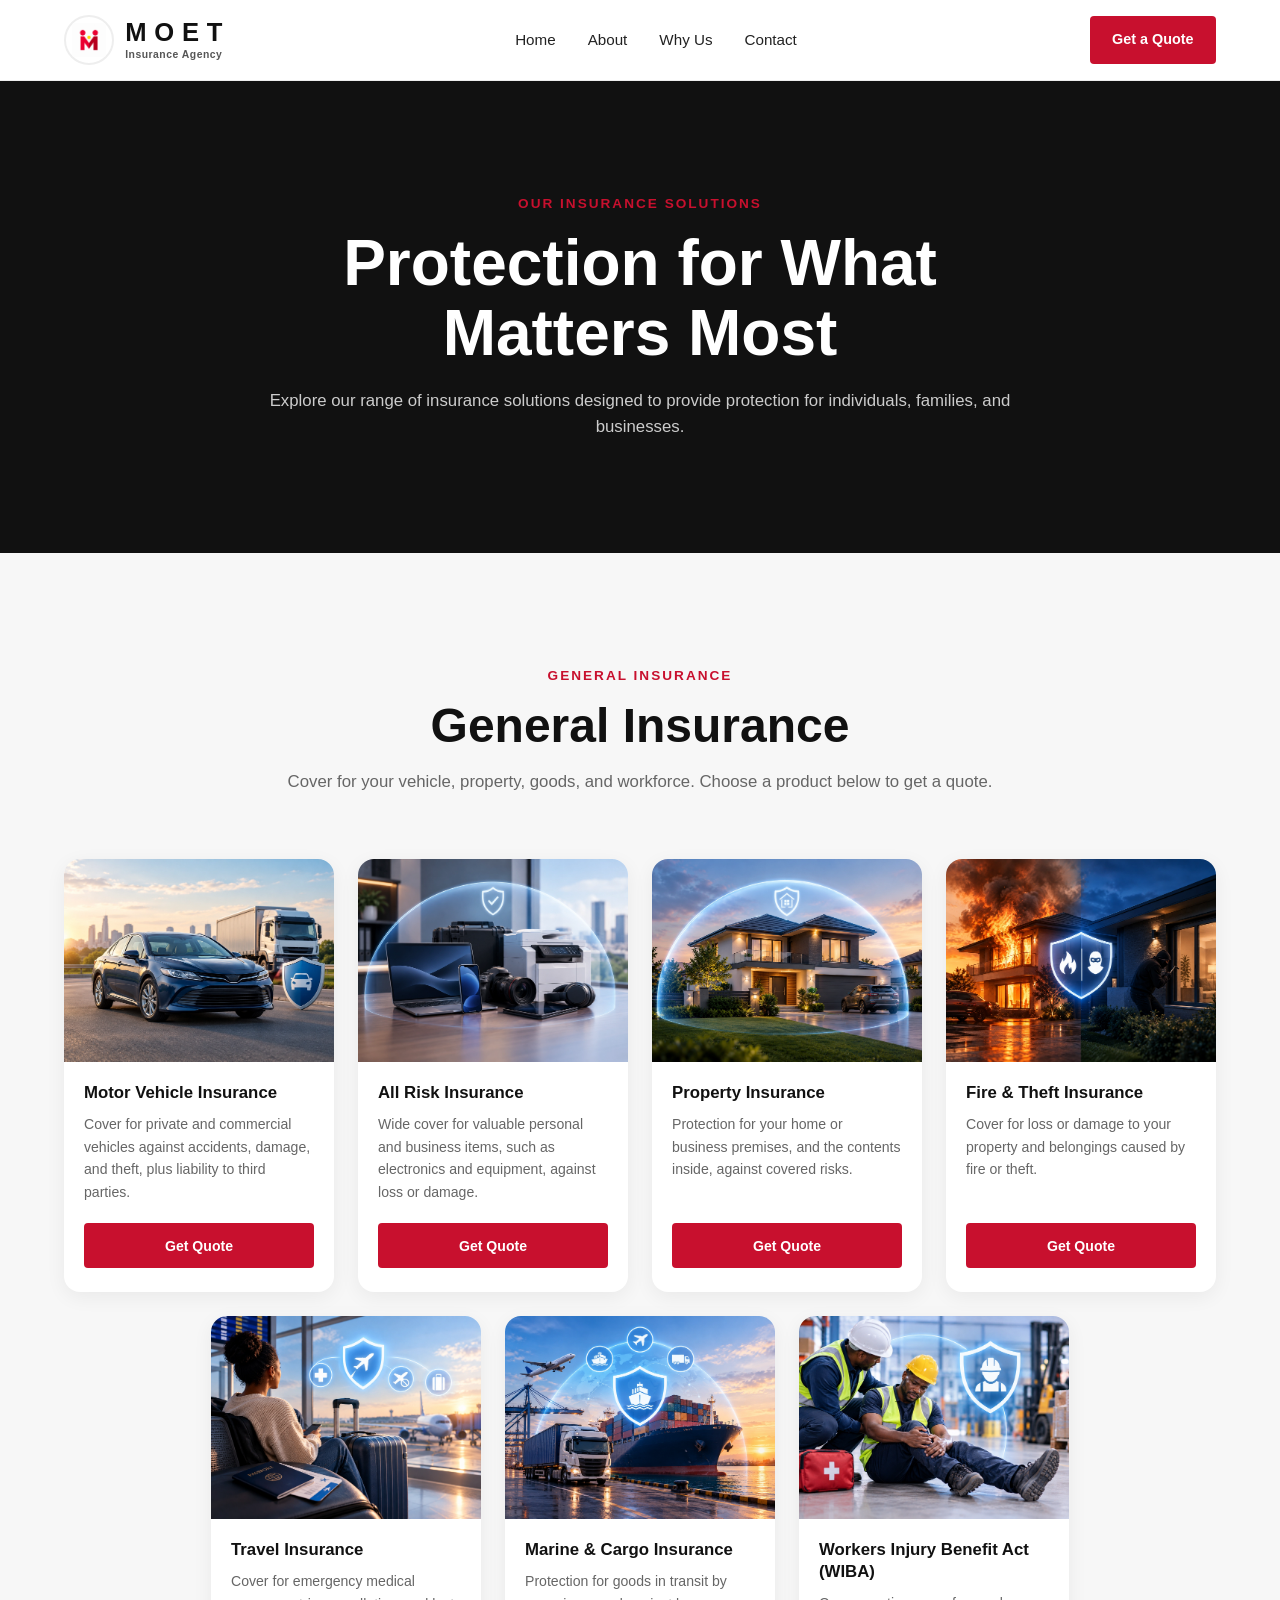
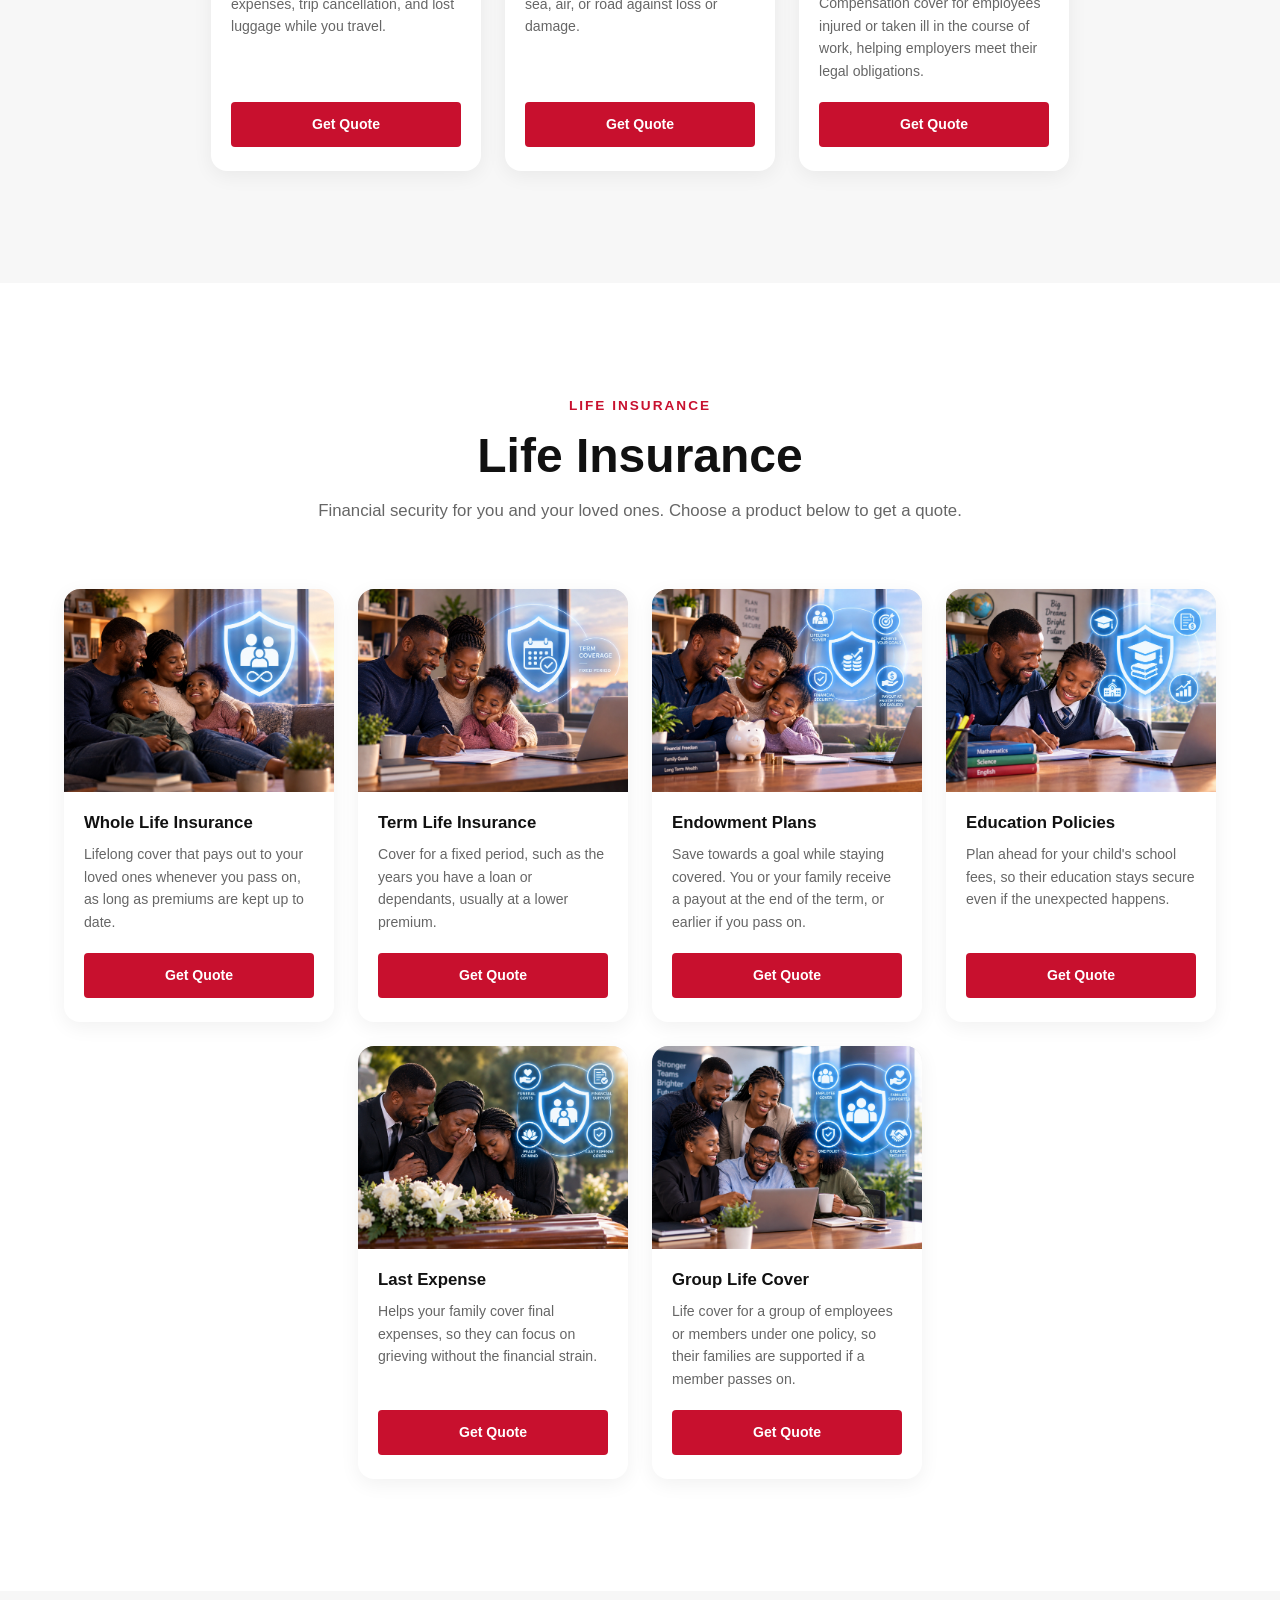
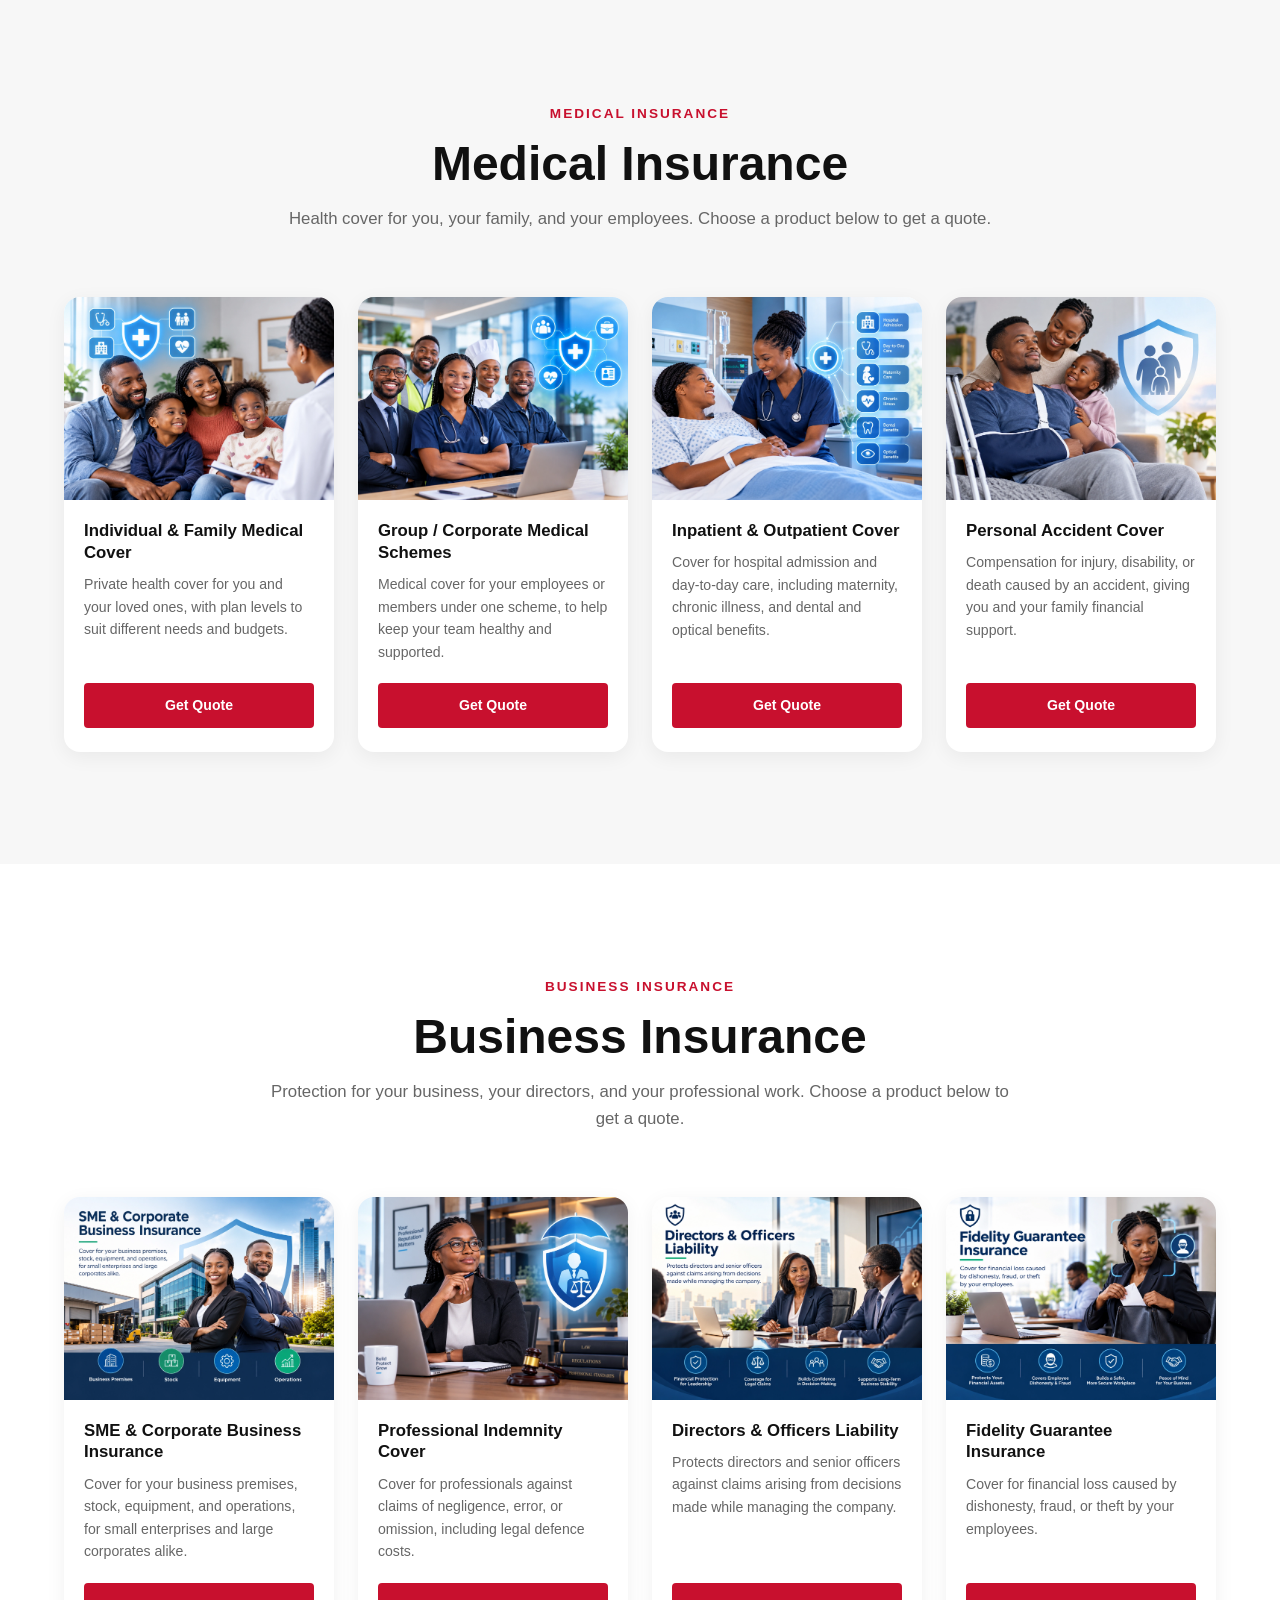
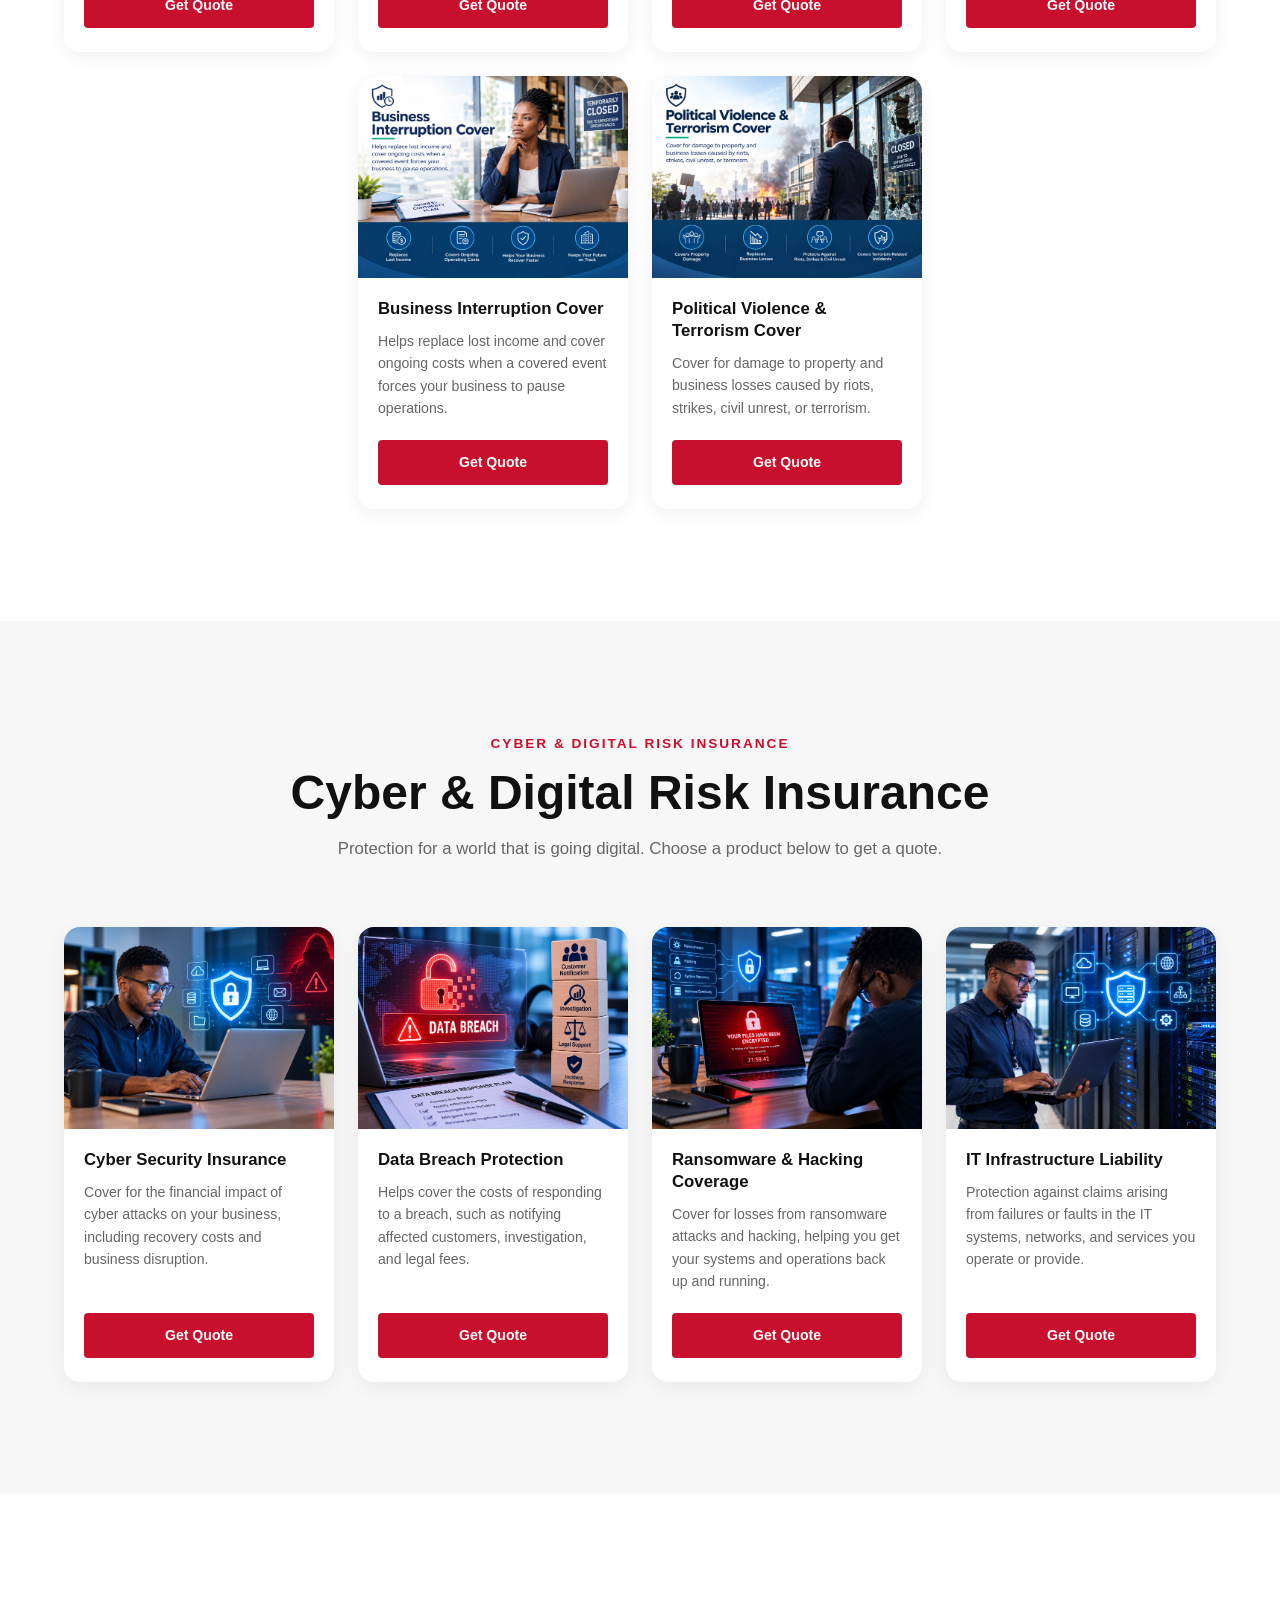
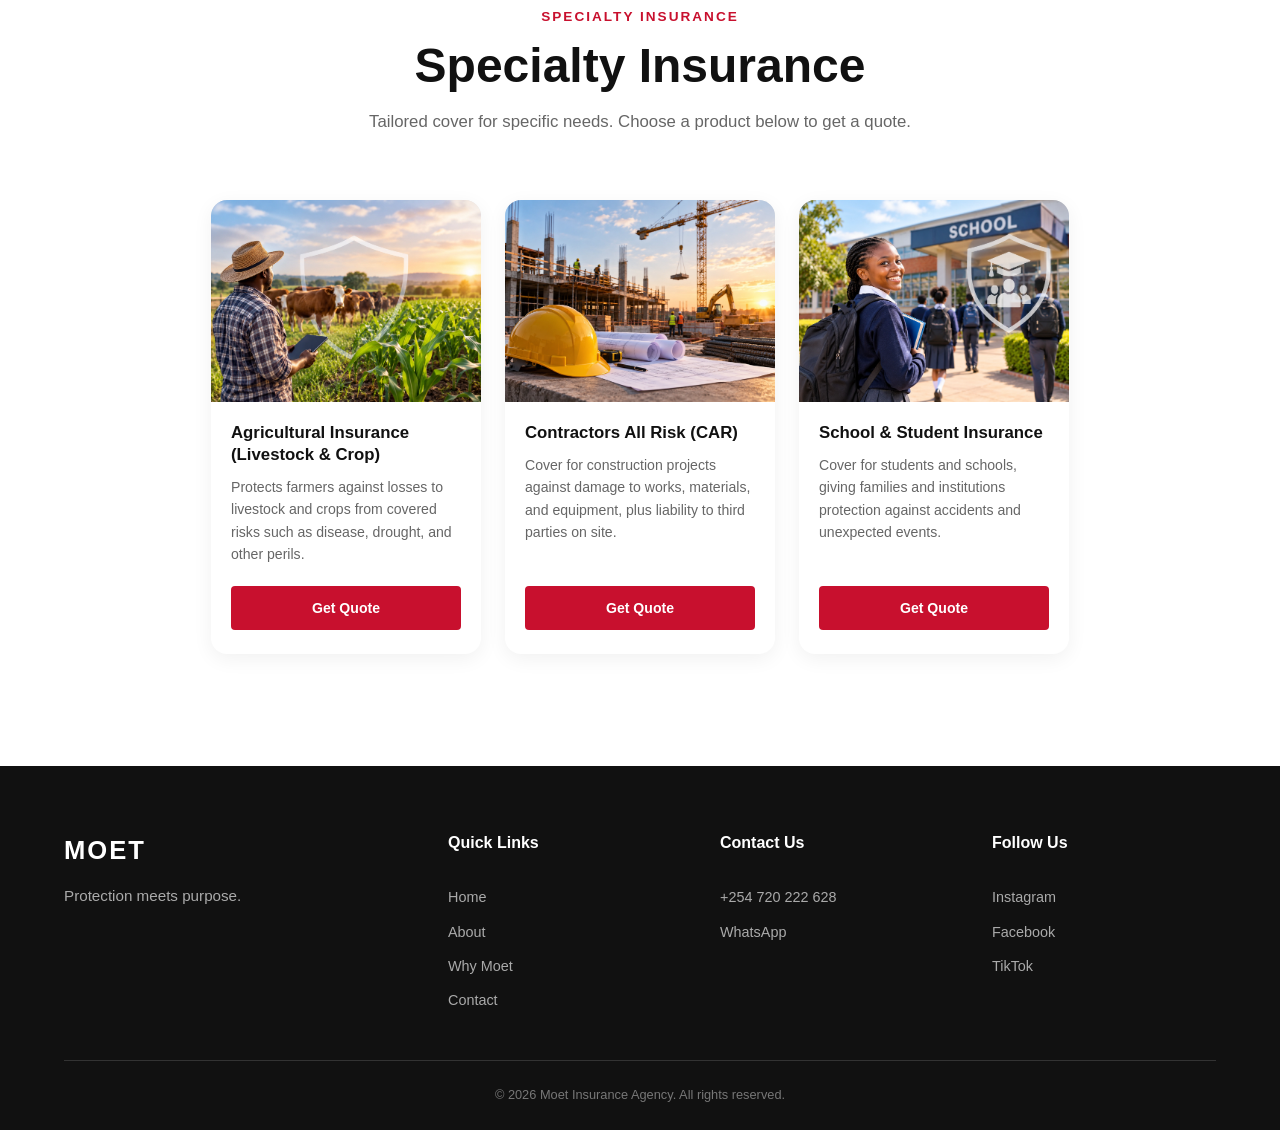
==== commit 8d168565: "images" ====
--- a/products.html
+++ b/products.html
@@ -652,7 +652,7 @@
           <div class="sub-card">
             <div class="sub-card-image">
               <img
-                src=""
+                src="images/pa.webp"
                 alt="Personal accident cover"
                 width="800"
                 height="600"
@@ -701,7 +701,7 @@
           <div class="sub-card">
             <div class="sub-card-image">
               <img
-                src=""
+                src="images/sme.webp"
                 alt="SME and corporate business insurance"
                 width="800"
                 height="600"
@@ -733,7 +733,7 @@
           <div class="sub-card">
             <div class="sub-card-image">
               <img
-                src=""
+                src="images/pi.webp"
                 alt="Professional indemnity cover"
                 width="800"
                 height="600"
@@ -765,7 +765,7 @@
           <div class="sub-card">
             <div class="sub-card-image">
               <img
-                src=""
+                src="images/directors.webp"
                 alt="Directors and officers liability"
                 width="800"
                 height="600"
@@ -797,7 +797,7 @@
           <div class="sub-card">
             <div class="sub-card-image">
               <img
-                src=""
+                src="images/fidelity.webp"
                 alt="Fidelity guarantee insurance"
                 width="800"
                 height="600"
@@ -829,7 +829,7 @@
           <div class="sub-card">
             <div class="sub-card-image">
               <img
-                src=""
+                src="images/business.webp"
                 alt="Business interruption cover"
                 width="800"
                 height="600"
@@ -861,7 +861,7 @@
           <div class="sub-card">
             <div class="sub-card-image">
               <img
-                src=""
+                src="images/political.webp"
                 alt="Political violence and terrorism cover"
                 width="800"
                 height="600"
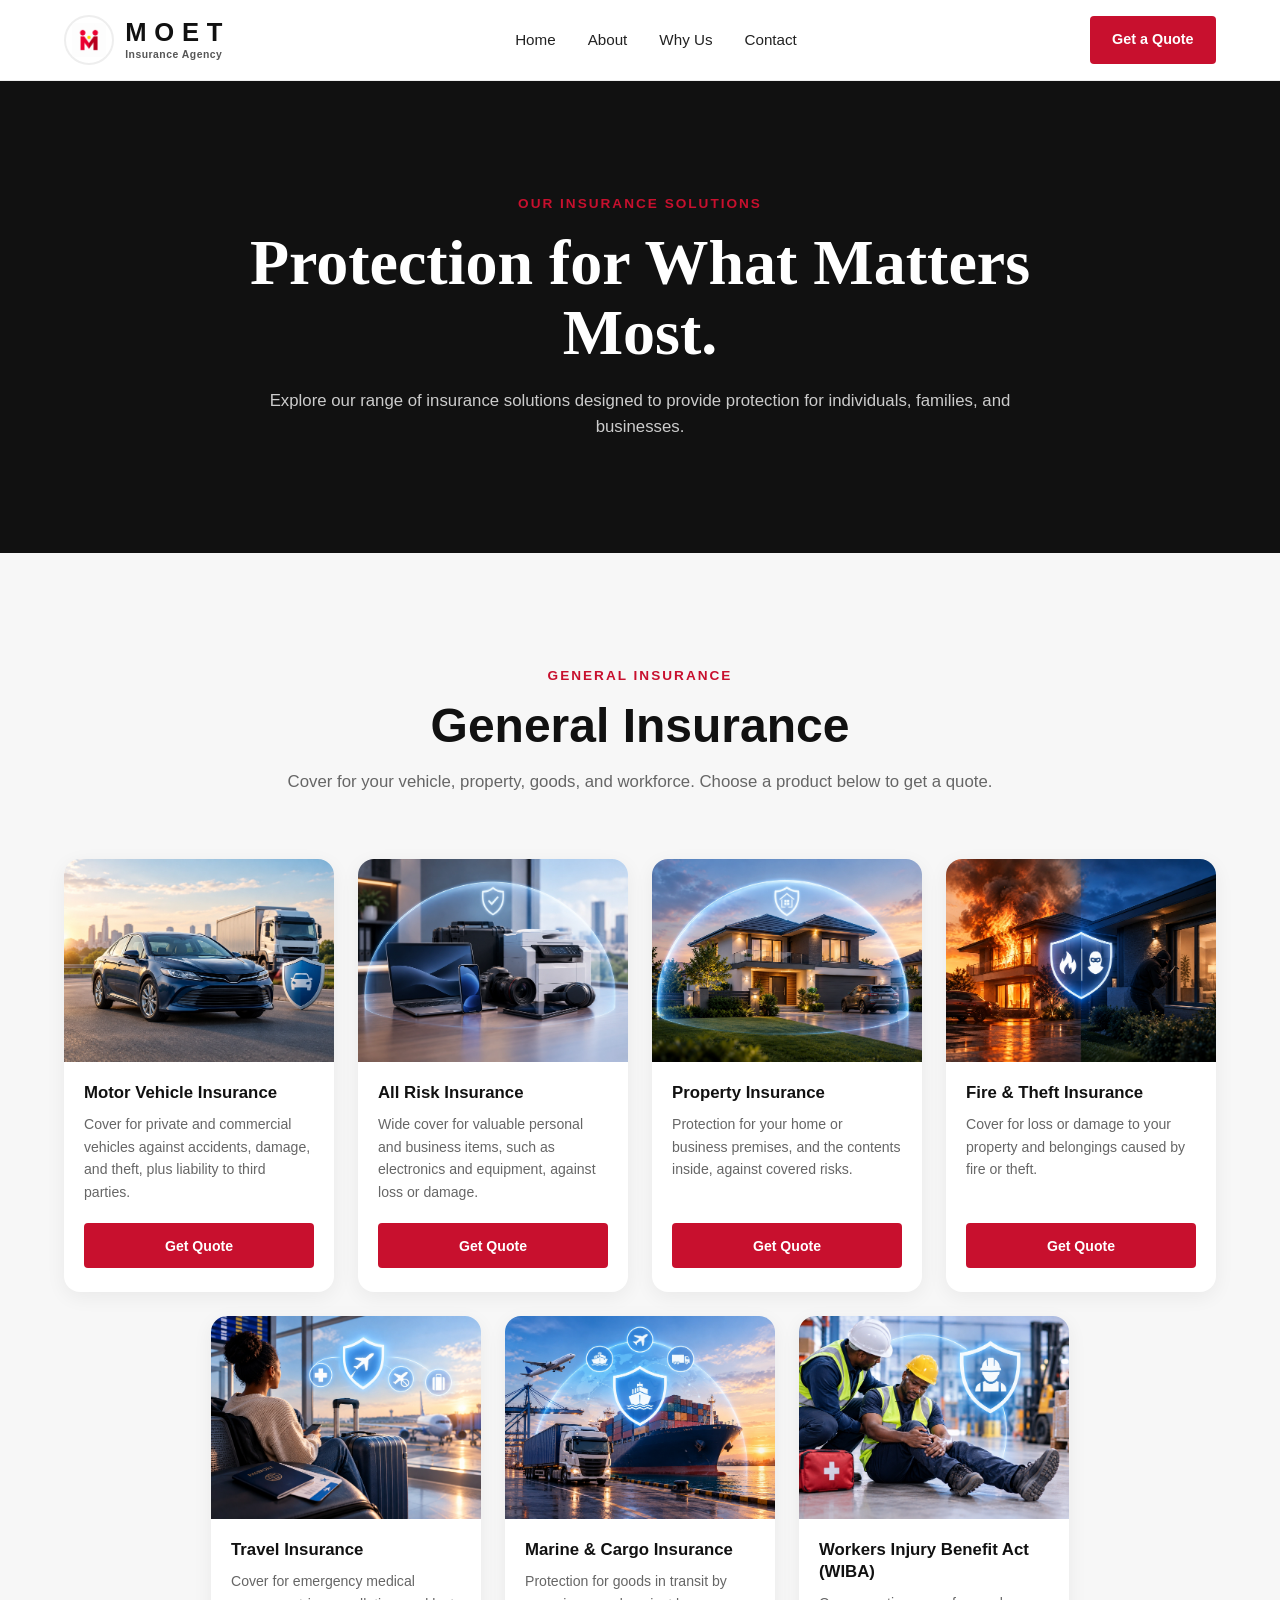
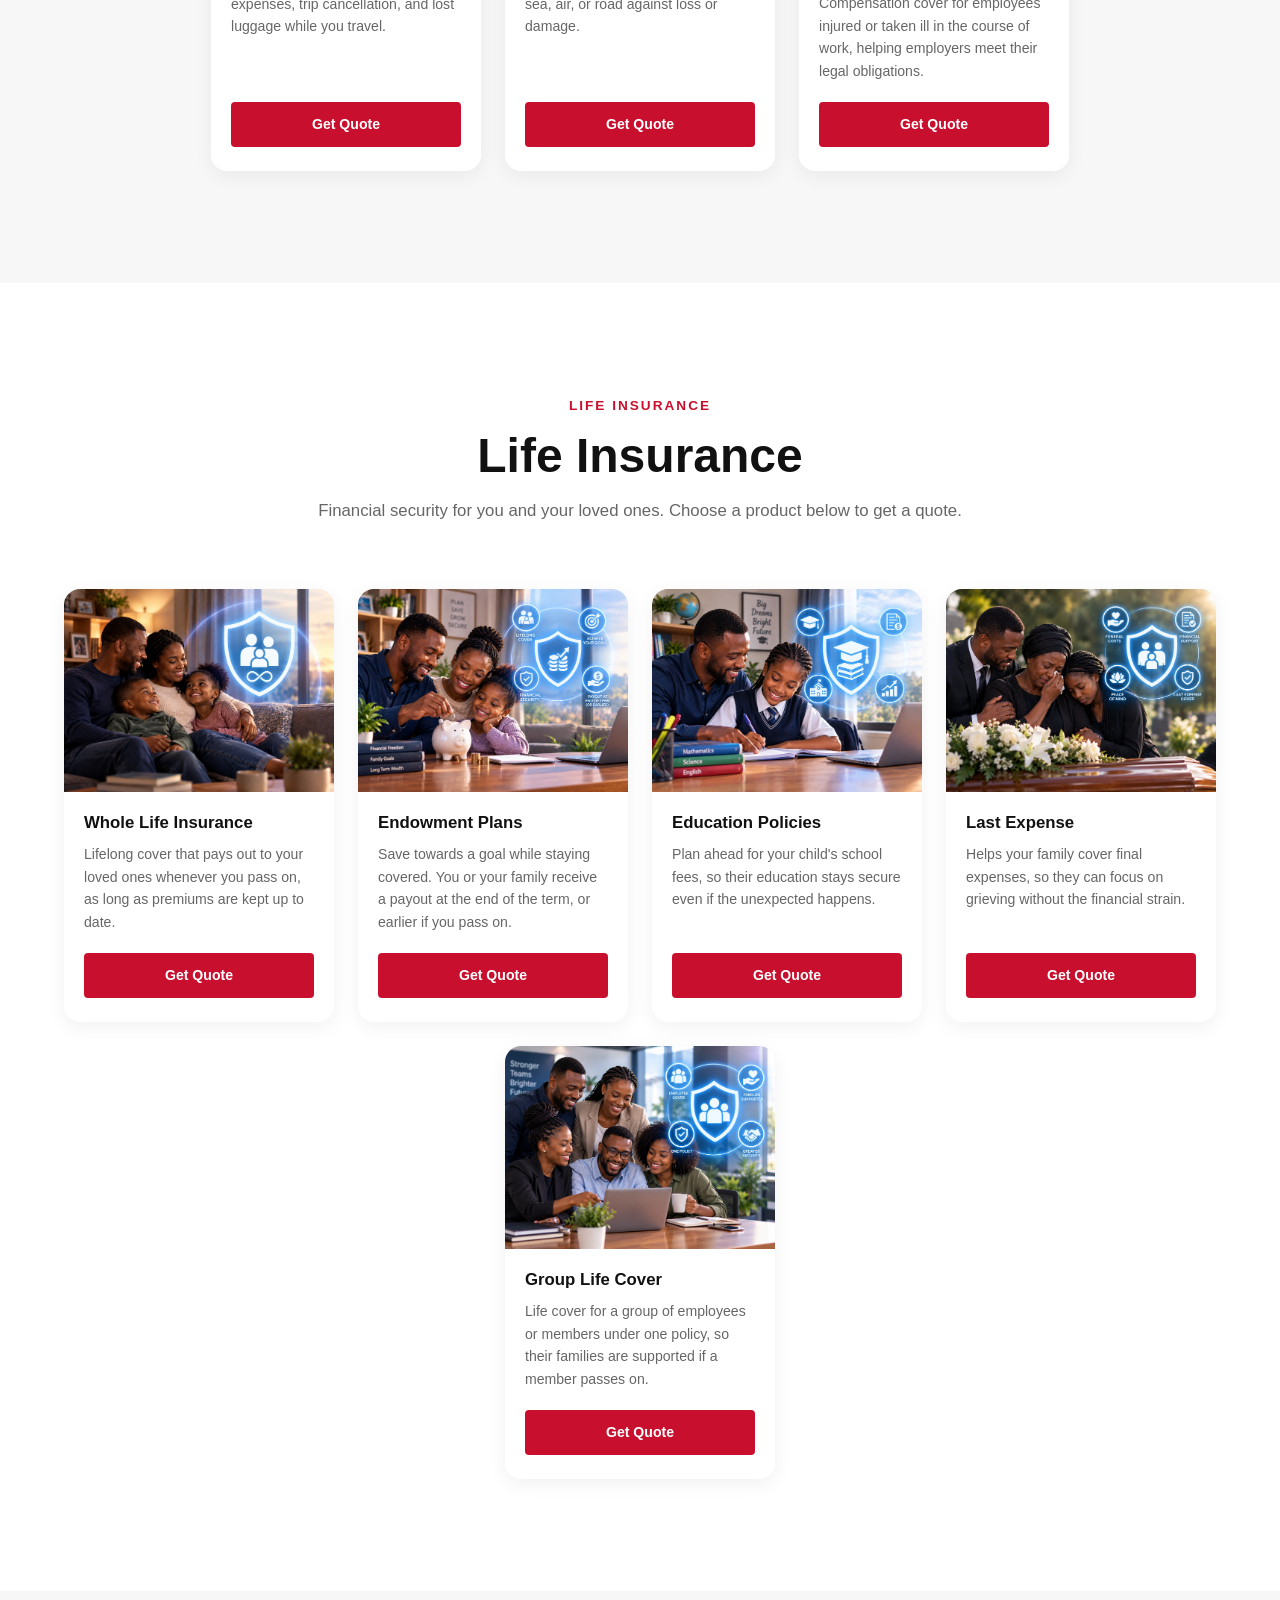
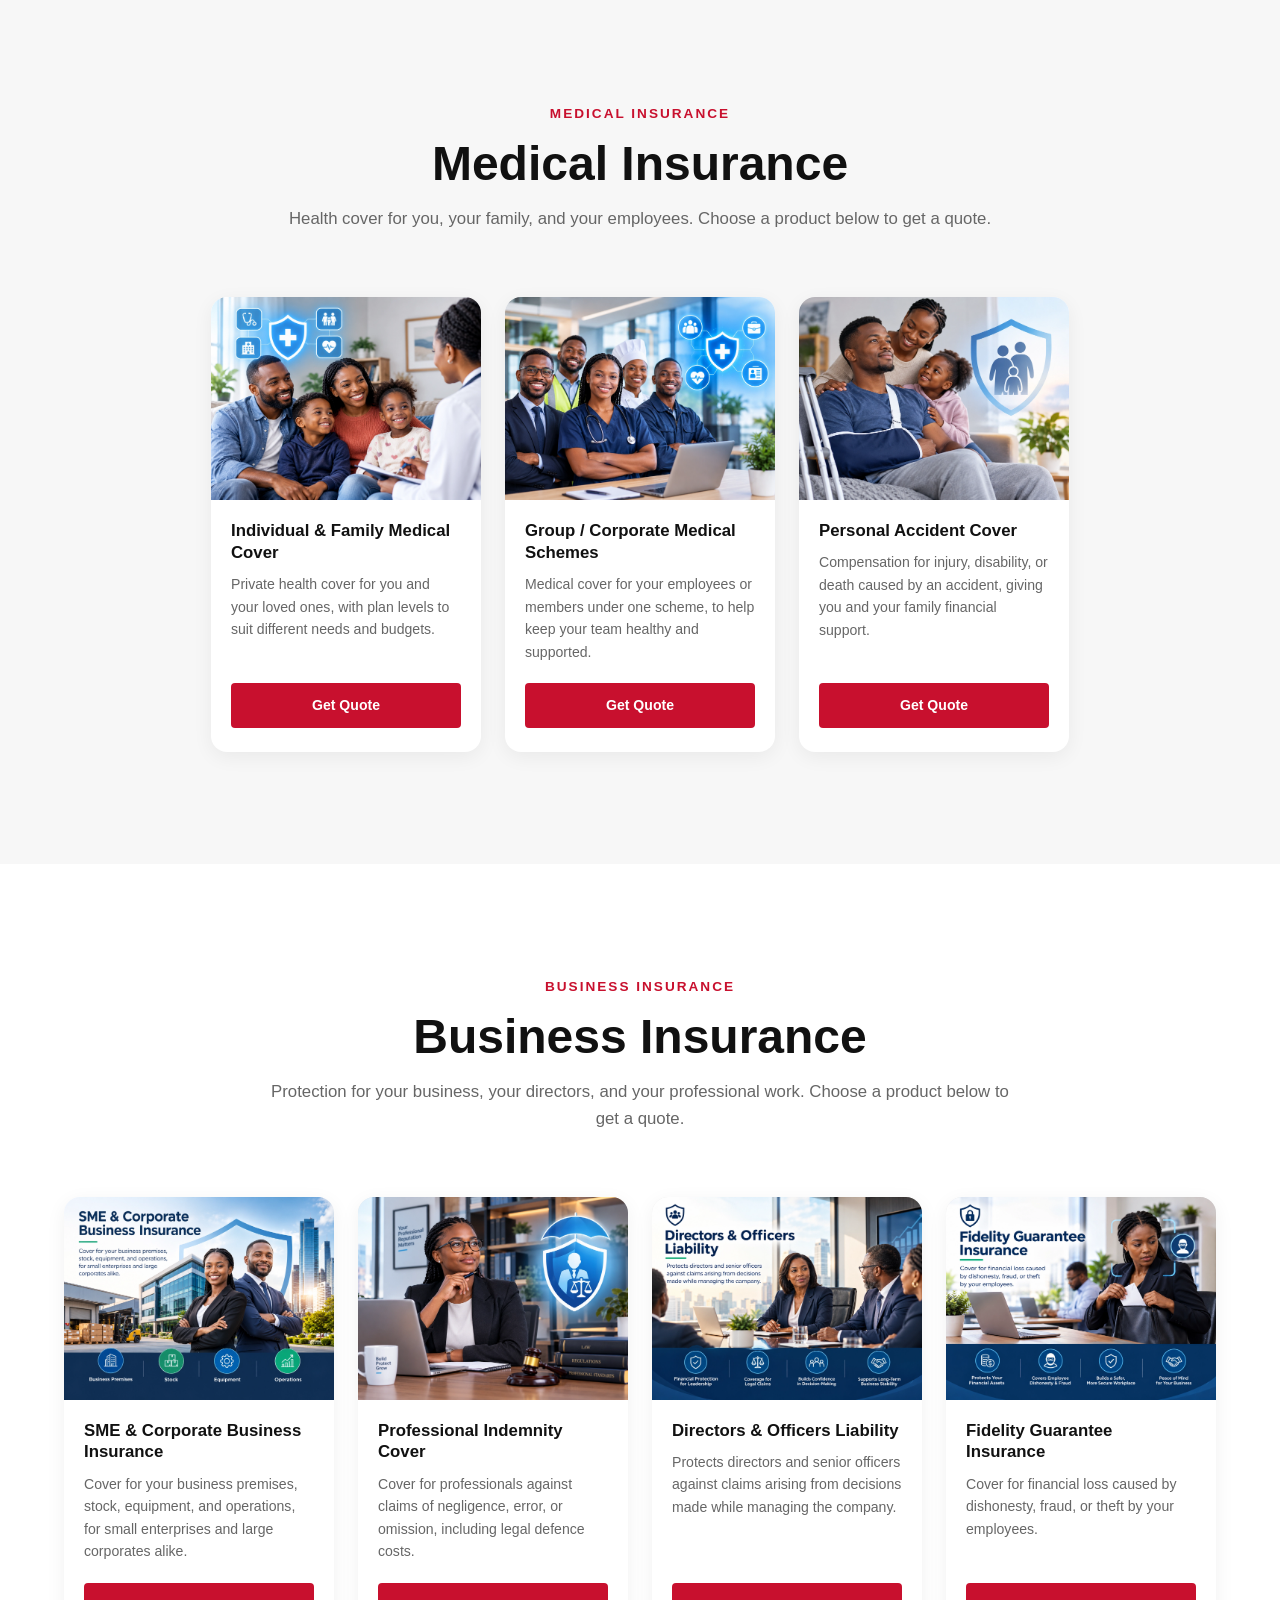
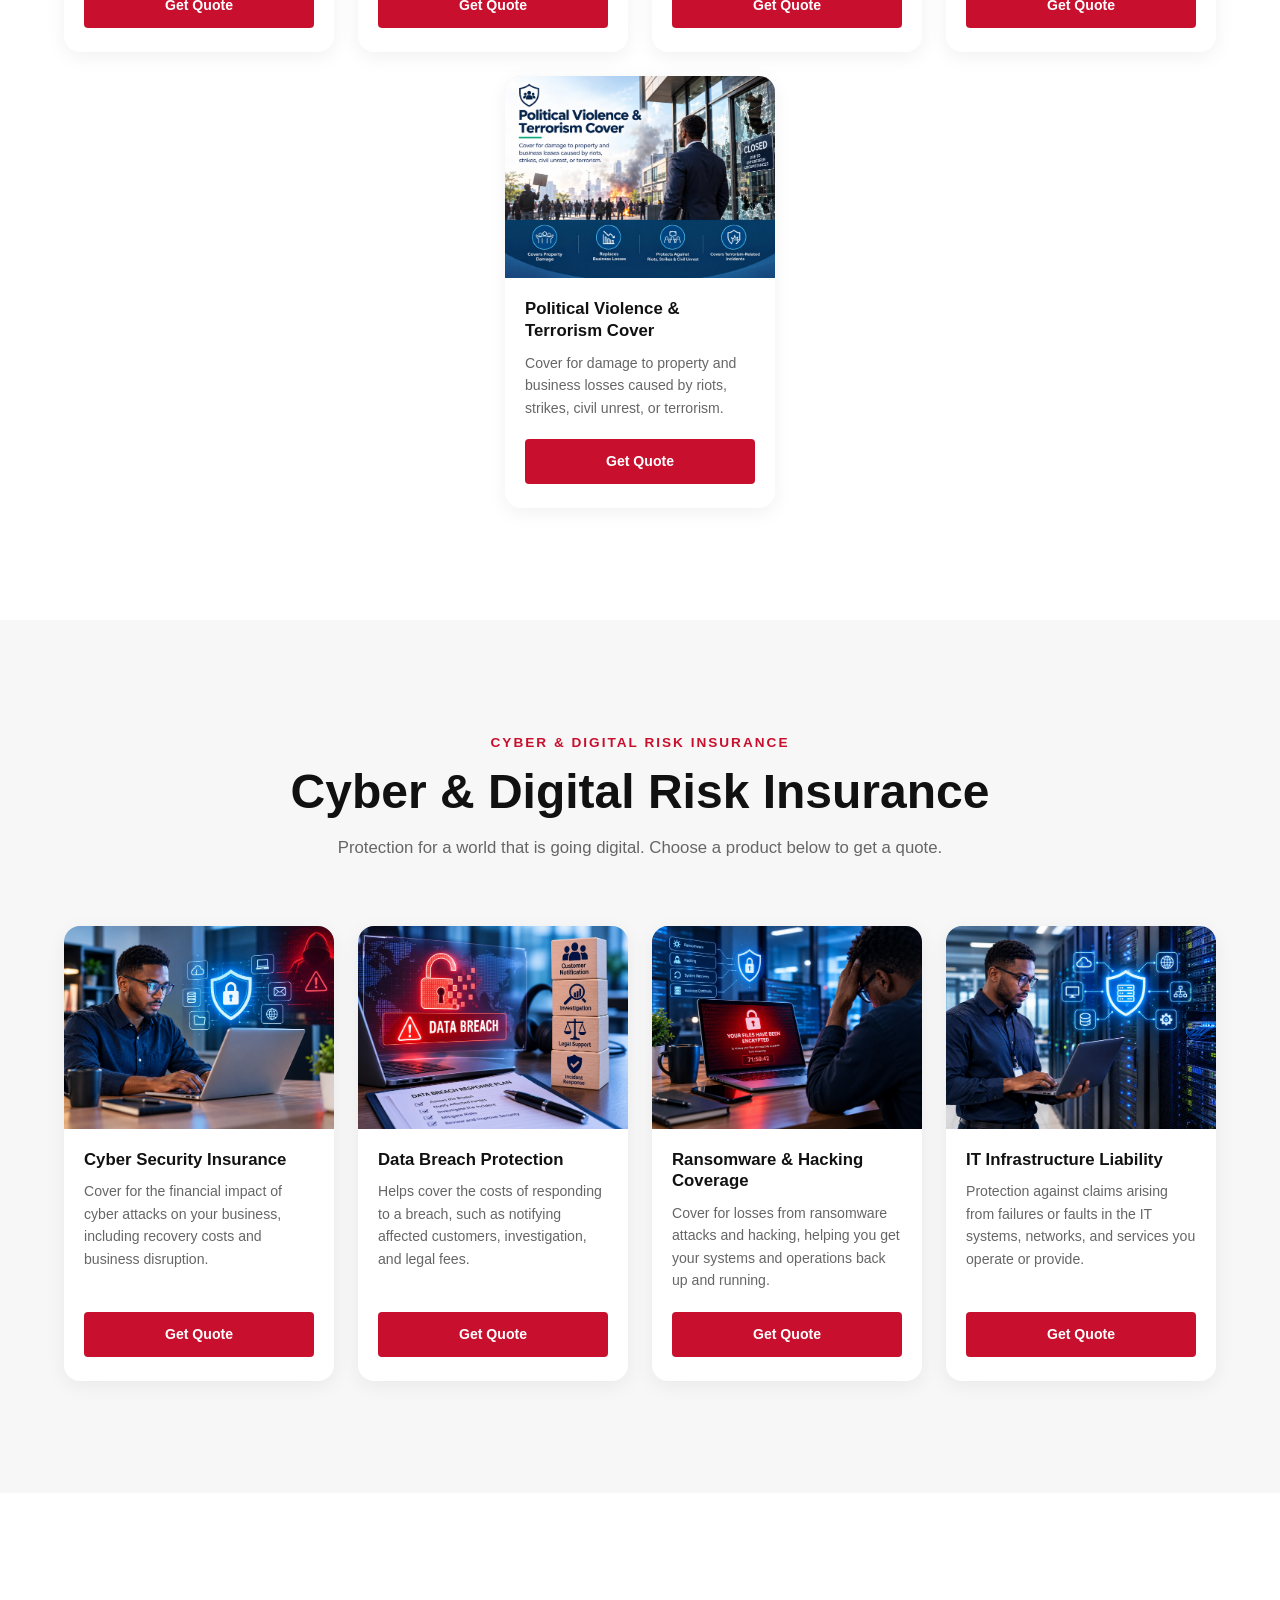
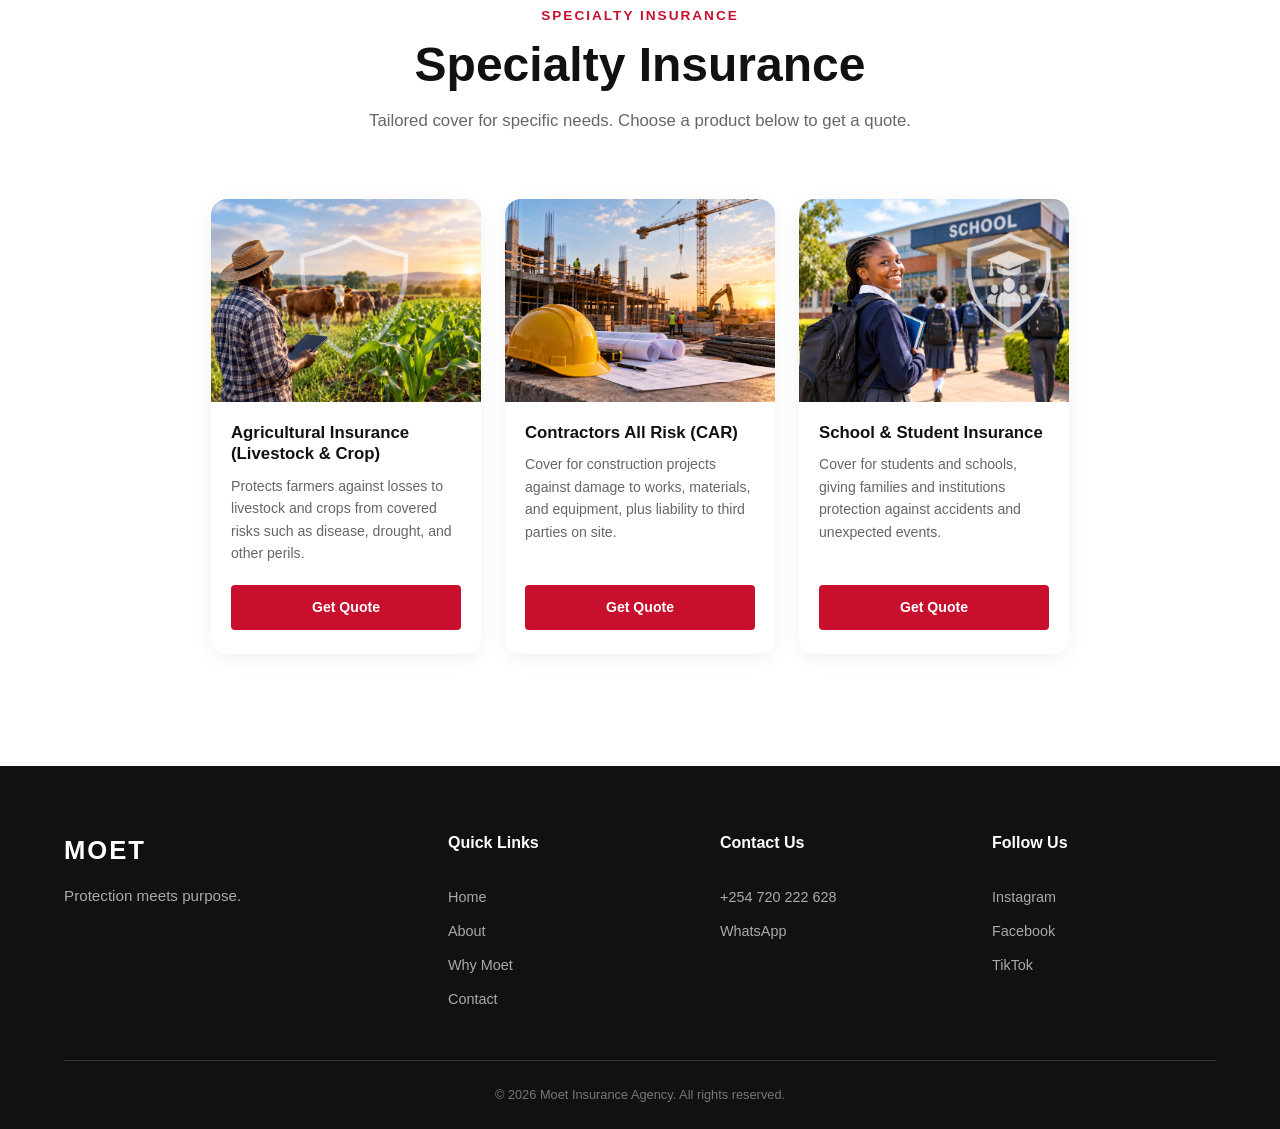
==== commit 1c369f2d: "modify" ====
--- a/products.html
+++ b/products.html
@@ -77,7 +77,7 @@
         <div class="products-intro-content">
           <p class="section-label">OUR INSURANCE SOLUTIONS</p>
 
-          <h1>Protection for What Matters Most</h1>
+          <h1 style="font-family: Georgia, 'Times New Roman', Times, serif;">Protection for What Matters Most.</h1>
 
           <p>
             Explore our range of insurance solutions designed to provide
@@ -374,38 +374,6 @@
             </div>
           </div>
 
-          <!-- Term Life Insurance -->
-          <div class="sub-card">
-            <div class="sub-card-image">
-              <img
-                src="images/term-life.webp"
-                alt="Term life insurance"
-                width="800"
-                height="600"
-                loading="lazy"
-              />
-            </div>
-            <div class="sub-card-body">
-              <h3>Term Life Insurance</h3>
-              <p>
-                Cover for a fixed period, such as the years you have a loan or
-                dependants, usually at a lower premium.
-              </p>
-              <a
-                href="https://wa.me/254720222628?text=Hello%2C%20I%20would%20like%20to%20get%20a%20quote%20for%20Term%20Life%20Insurance."
-                class="btn btn-primary sub-card-btn"
-                data-track="quote_click"
-                data-product="term-life"
-                data-category="life-insurance"
-                data-underwriter="whatsapp"
-                target="_blank"
-                rel="noopener noreferrer"
-              >
-                Get Quote
-              </a>
-            </div>
-          </div>
-
           <!-- Endowment Plans -->
           <div class="sub-card">
             <div class="sub-card-image">
@@ -616,39 +584,7 @@
             </div>
           </div>
 
-          <!-- Inpatient & Outpatient Cover -->
-          <div class="sub-card">
-            <div class="sub-card-image">
-              <img
-                src="images/inpatient.webp"
-                alt="Inpatient and outpatient cover"
-                width="800"
-                height="600"
-                loading="lazy"
-              />
-            </div>
-            <div class="sub-card-body">
-              <h3>Inpatient &amp; Outpatient Cover</h3>
-              <p>
-                Cover for hospital admission and day-to-day care, including
-                maternity, chronic illness, and dental and optical benefits.
-              </p>
-              <a
-                href="https://new.aar-insurance.com/medical"
-                class="btn btn-primary sub-card-btn"
-                data-track="quote_click"
-                data-product="inpatient-outpatient"
-                data-category="medical-insurance"
-                data-underwriter="aar"
-                target="_blank"
-                rel="noopener noreferrer"
-              >
-                Get Quote
-              </a>
-            </div>
-          </div>
-
-          <!-- Personal Accident Cover (temporary link, replace when the underwriter shares theirs) -->
+          <!-- Personal Accident Cover -->
           <div class="sub-card">
             <div class="sub-card-image">
               <img
@@ -815,38 +751,6 @@
                 class="btn btn-primary sub-card-btn"
                 data-track="quote_click"
                 data-product="fidelity-guarantee"
-                data-category="business-insurance"
-                data-underwriter="whatsapp"
-                target="_blank"
-                rel="noopener noreferrer"
-              >
-                Get Quote
-              </a>
-            </div>
-          </div>
-
-          <!-- Business Interruption Cover -->
-          <div class="sub-card">
-            <div class="sub-card-image">
-              <img
-                src="images/business.webp"
-                alt="Business interruption cover"
-                width="800"
-                height="600"
-                loading="lazy"
-              />
-            </div>
-            <div class="sub-card-body">
-              <h3>Business Interruption Cover</h3>
-              <p>
-                Helps replace lost income and cover ongoing costs when a covered
-                event forces your business to pause operations.
-              </p>
-              <a
-                href="https://wa.me/254720222628?text=Hello%2C%20I%20would%20like%20to%20get%20a%20quote%20for%20Business%20Interruption%20Cover."
-                class="btn btn-primary sub-card-btn"
-                data-track="quote_click"
-                data-product="business-interruption"
                 data-category="business-insurance"
                 data-underwriter="whatsapp"
                 target="_blank"
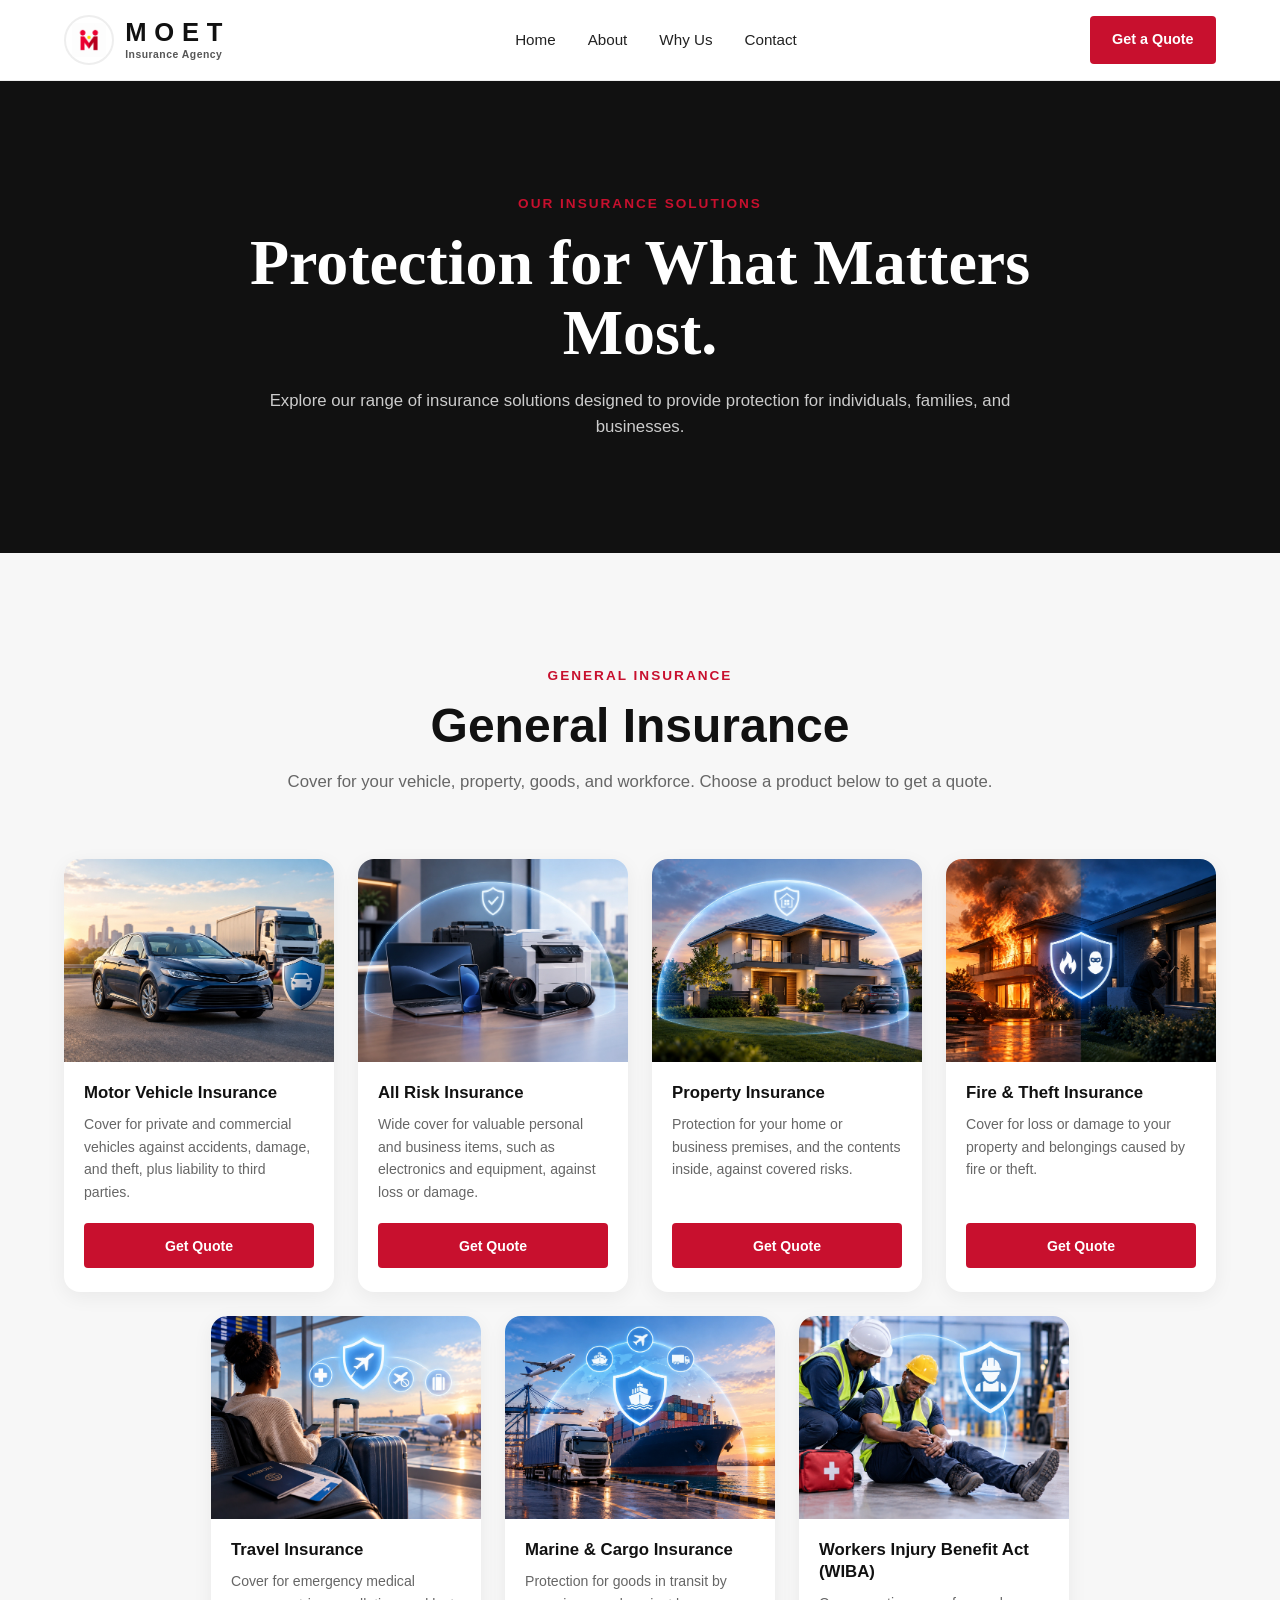
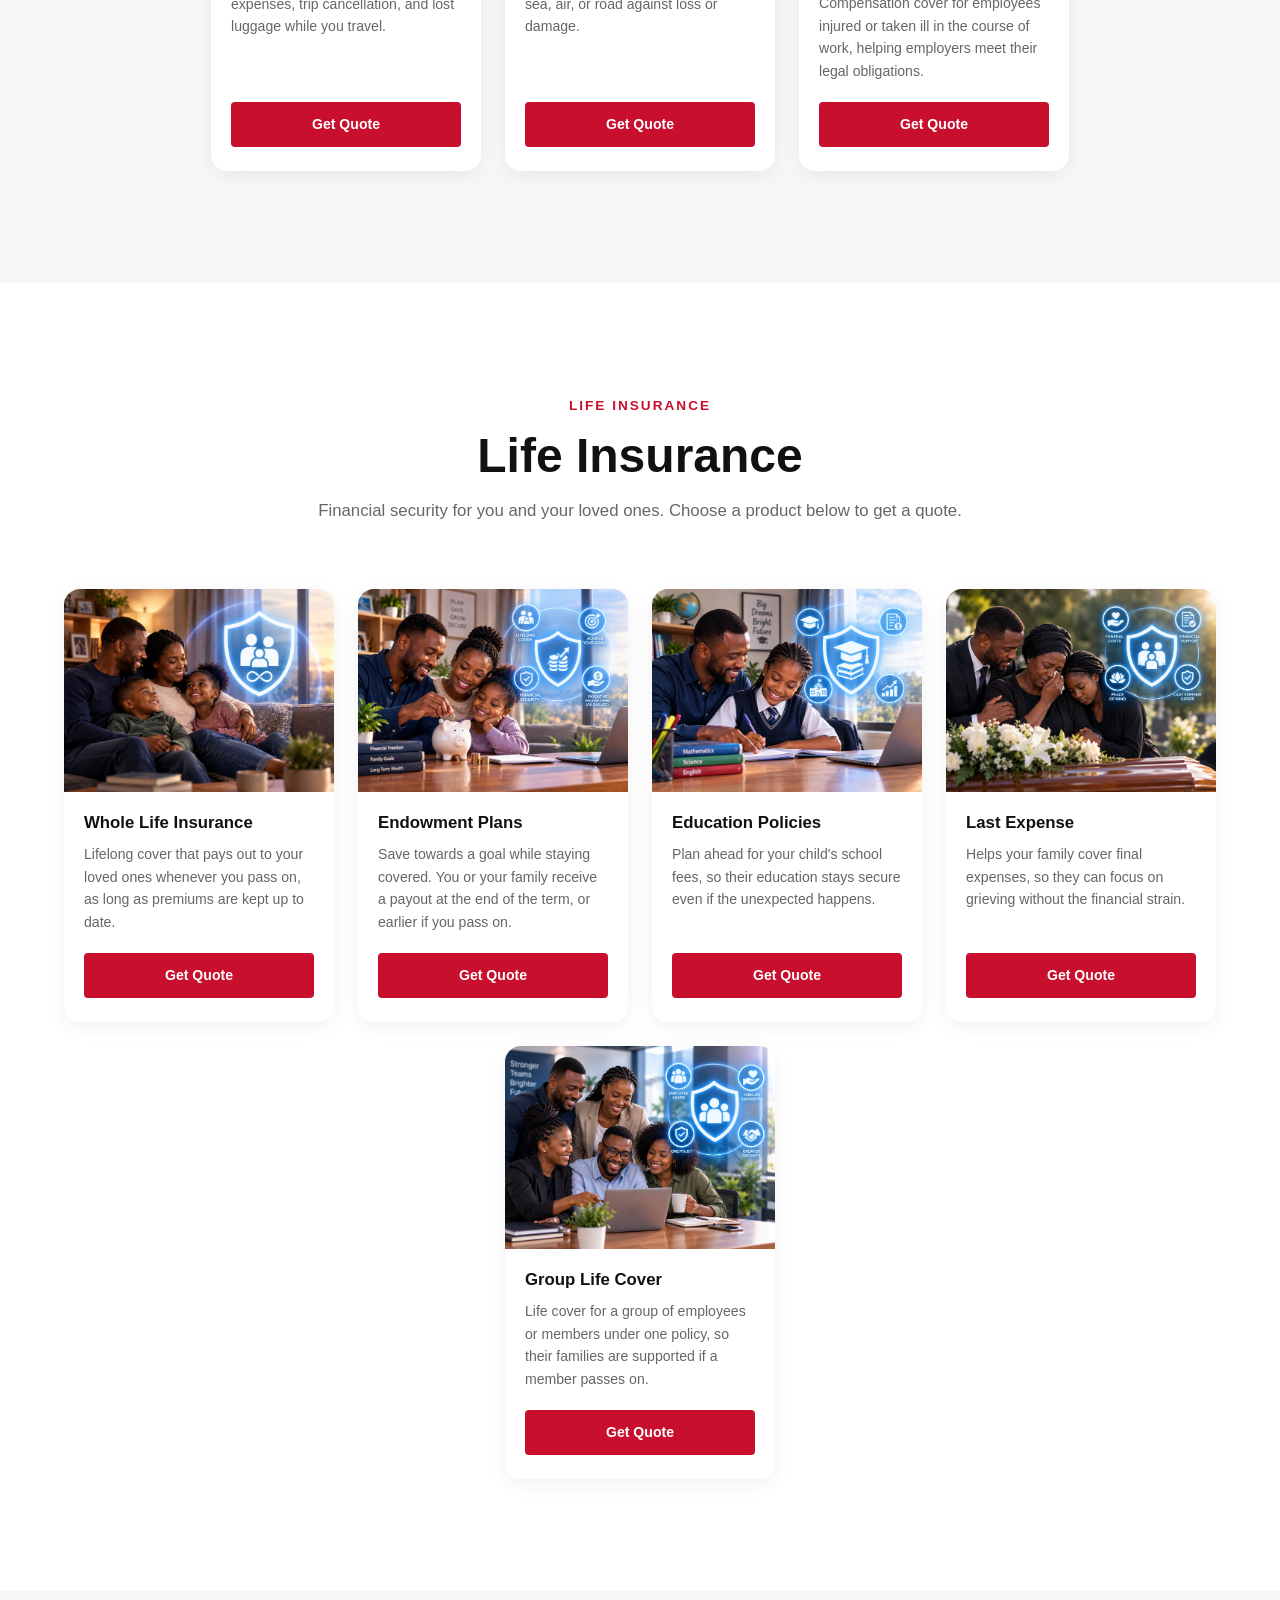
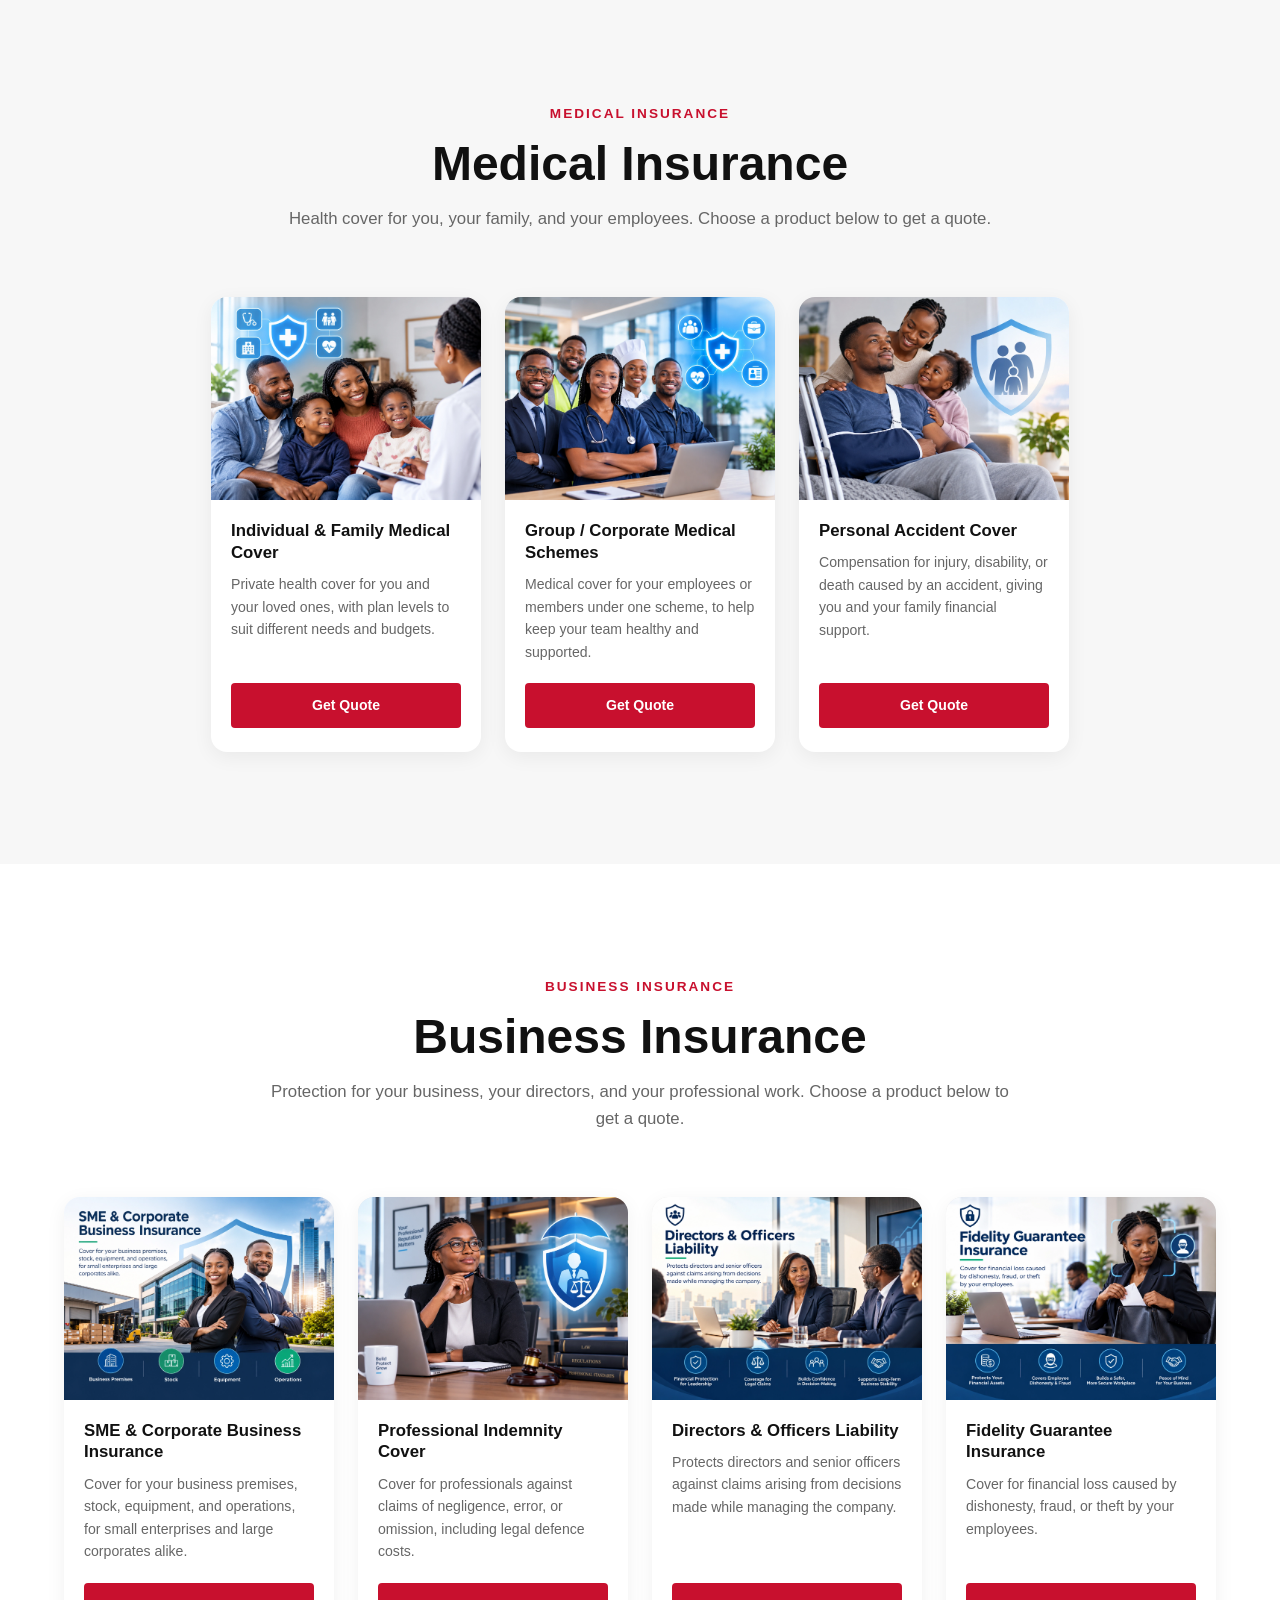
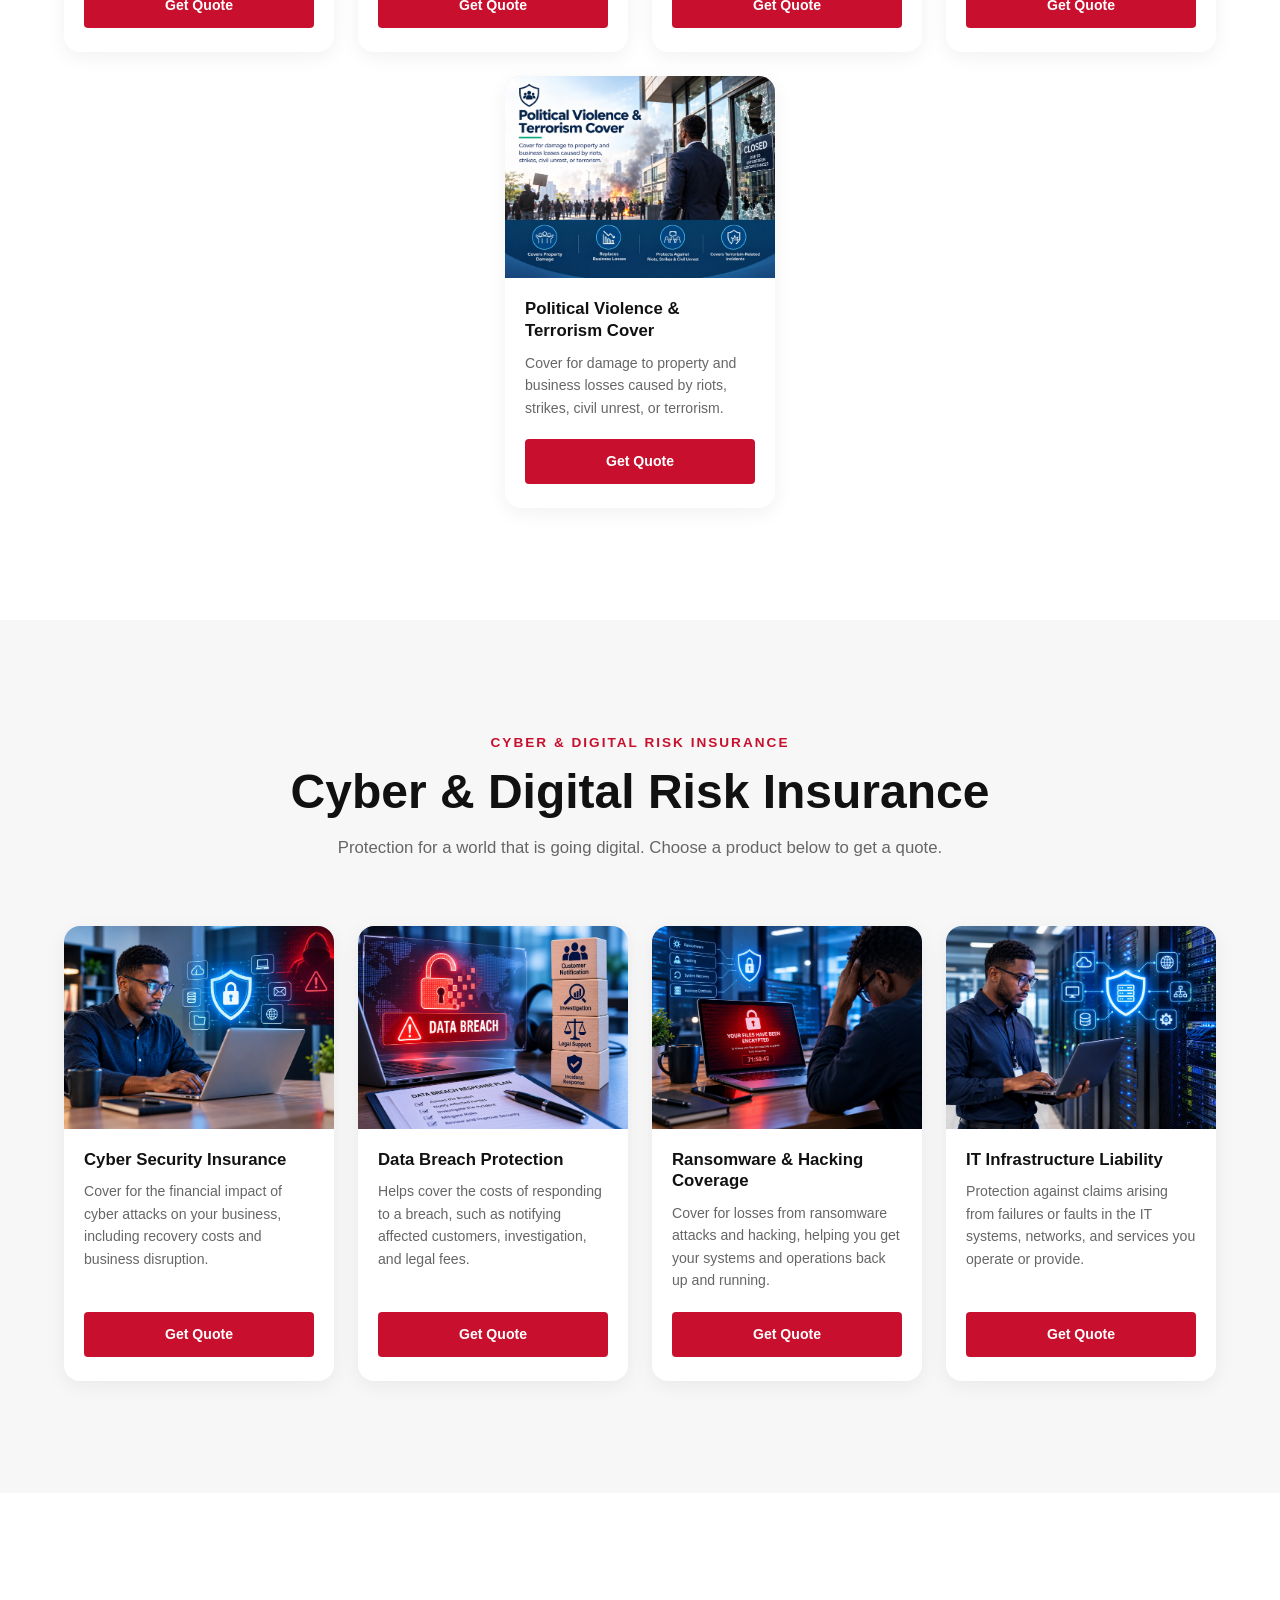
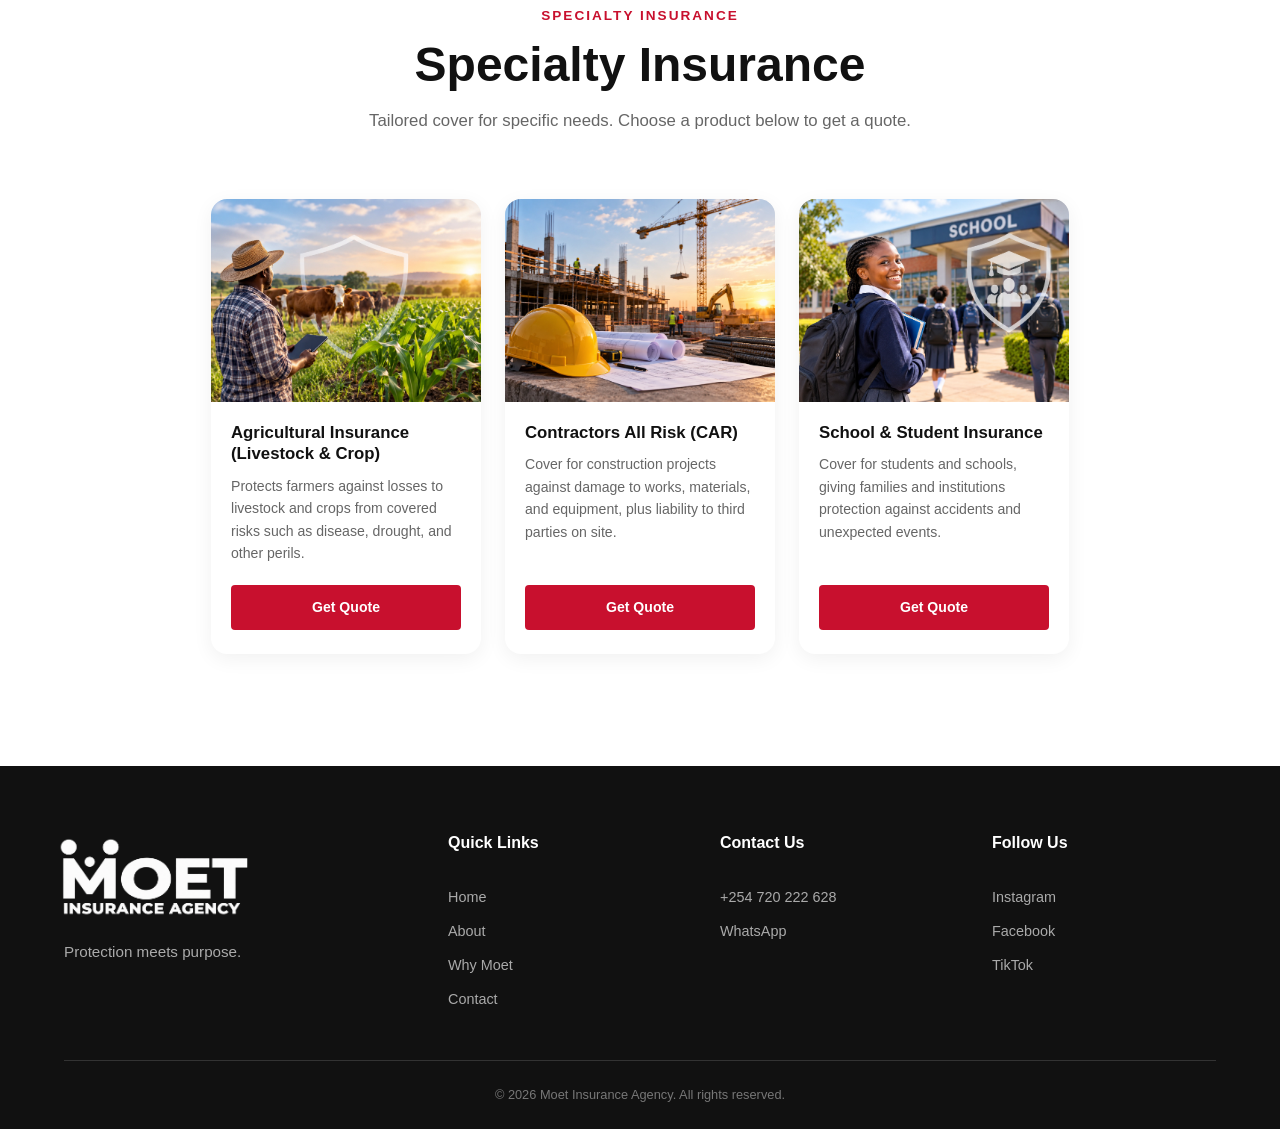
==== commit 22ca1ee5: "fixes" ====
--- a/products.html
+++ b/products.html
@@ -77,7 +77,13 @@
         <div class="products-intro-content">
           <p class="section-label">OUR INSURANCE SOLUTIONS</p>
 
-          <h1 style="font-family: Georgia, 'Times New Roman', Times, serif;">Protection for What Matters Most.</h1>
+          <h1
+            style="
+              font-family: Georgia, &quot;Times New Roman&quot;, Times, serif;
+            "
+          >
+            Protection for What Matters Most.
+          </h1>
 
           <p>
             Explore our range of insurance solutions designed to provide
@@ -1061,7 +1067,20 @@
       <div class="footer-content">
         <!-- Company -->
         <div class="footer-company">
-          <h2>MOET</h2>
+          <a
+            href="index.html"
+            class="footer-logo"
+            aria-label="Moet Insurance Agency"
+          >
+            <img
+              src="assets/logo.webp"
+              alt="Moet Insurance Agency"
+              width="480"
+              height="220"
+              loading="lazy"
+            />
+          </a>
+
           <p>Protection meets purpose.</p>
         </div>
 
--- a/css/base.css
+++ b/css/base.css
@@ -290,6 +290,20 @@
   font-size: 0.95rem;
 }
 
+/* ---------- Footer Logo ---------- */
+
+.footer-logo {
+  display: inline-block;
+  margin-bottom: 0.5rem;
+}
+
+.footer-logo img {
+  width: 220px;
+  max-width: 100%;
+  height: auto;
+  margin-left: -14px;
+}
+
 /* ---------- Footer Headings ---------- */
 
 .footer-links h3,
@@ -415,4 +429,9 @@
     grid-template-columns: 1fr;
     gap: 2.5rem;
   }
-}
+
+  .footer-logo img {
+    width: 180px;
+    margin-left: -11px;
+  }
+}
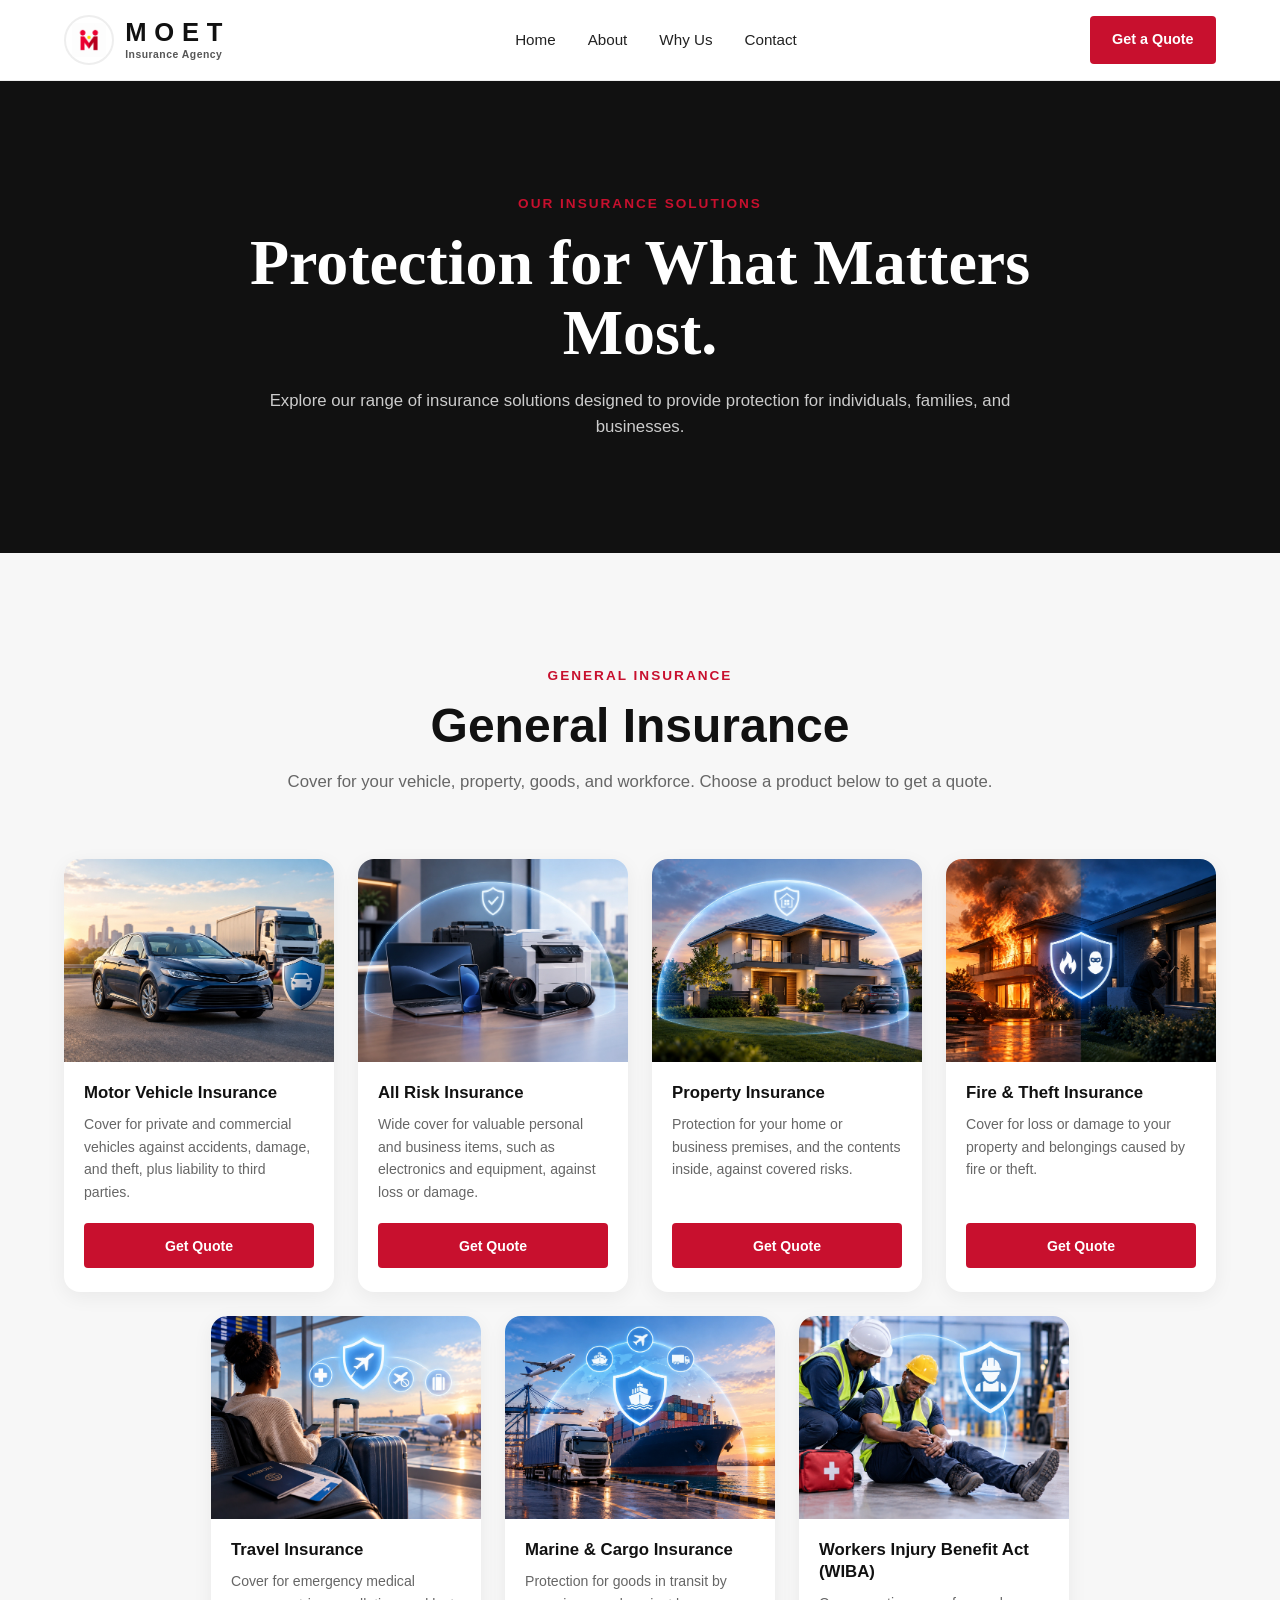
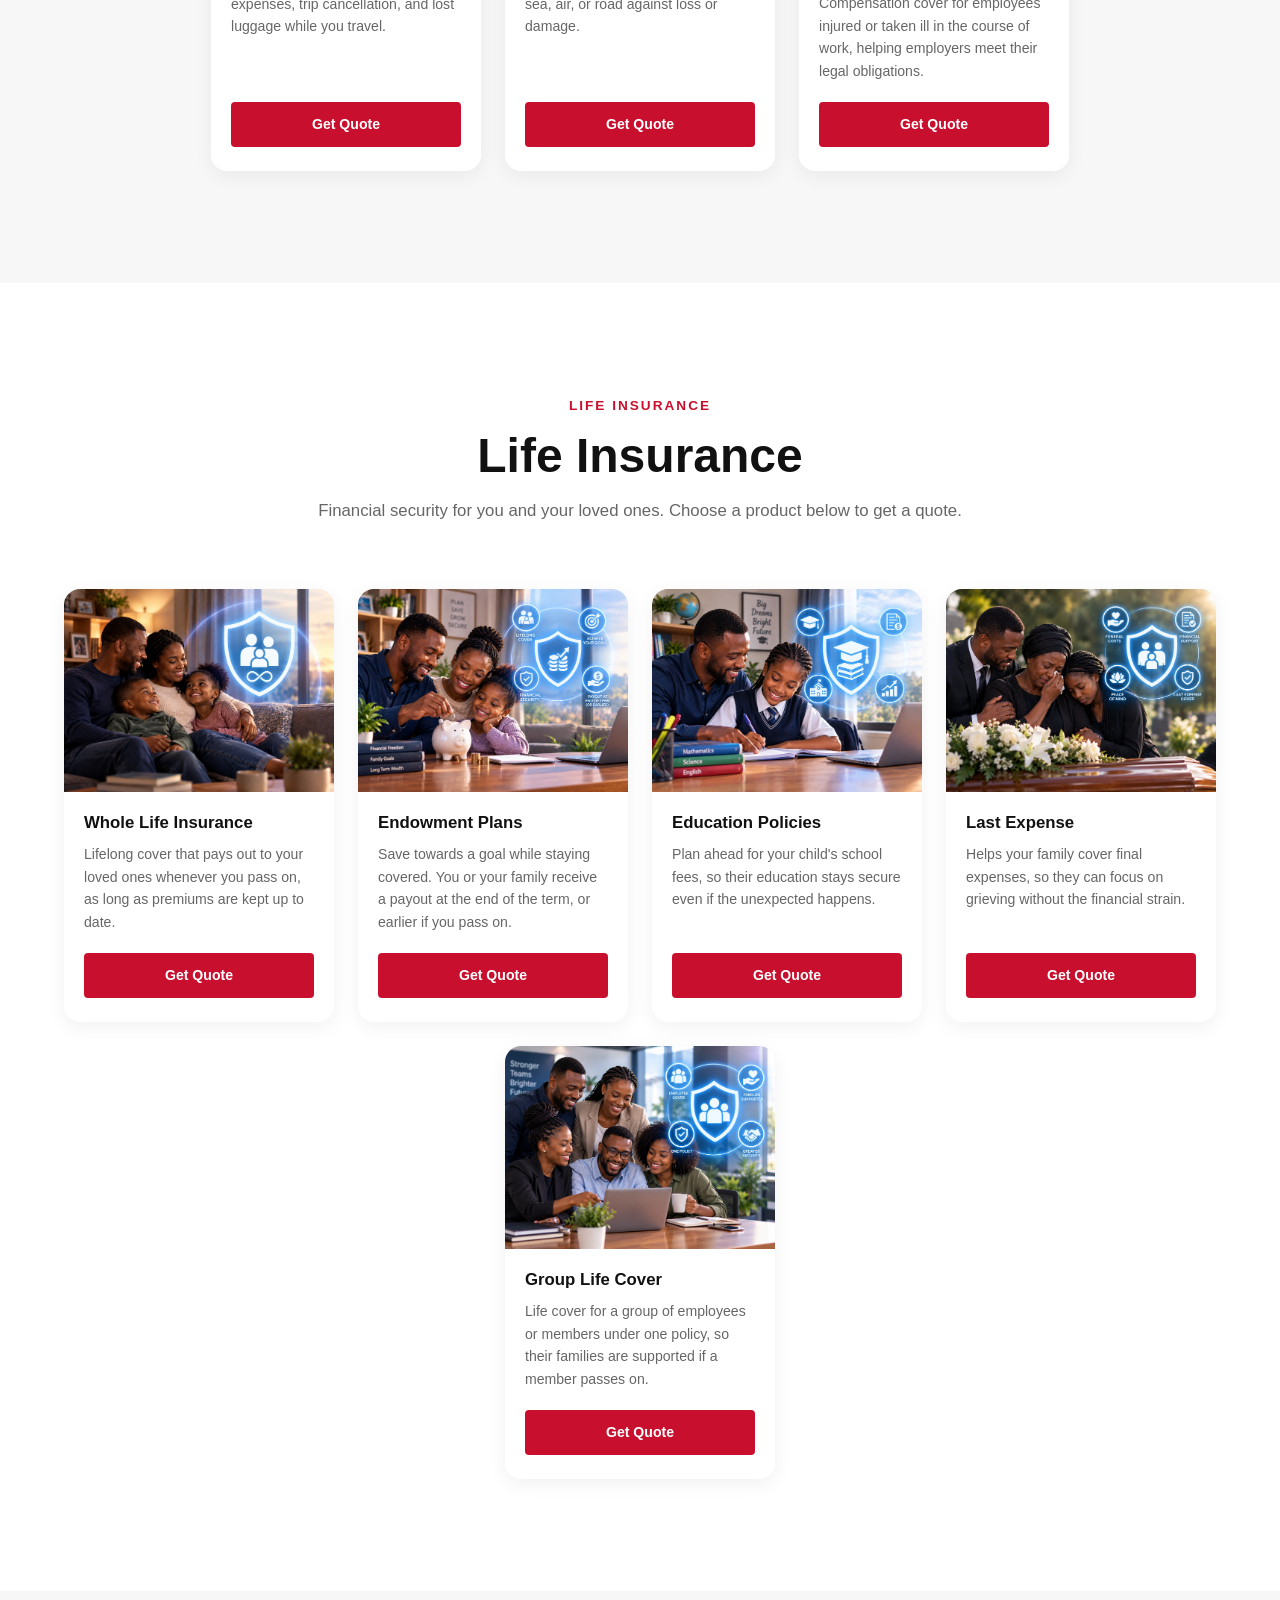
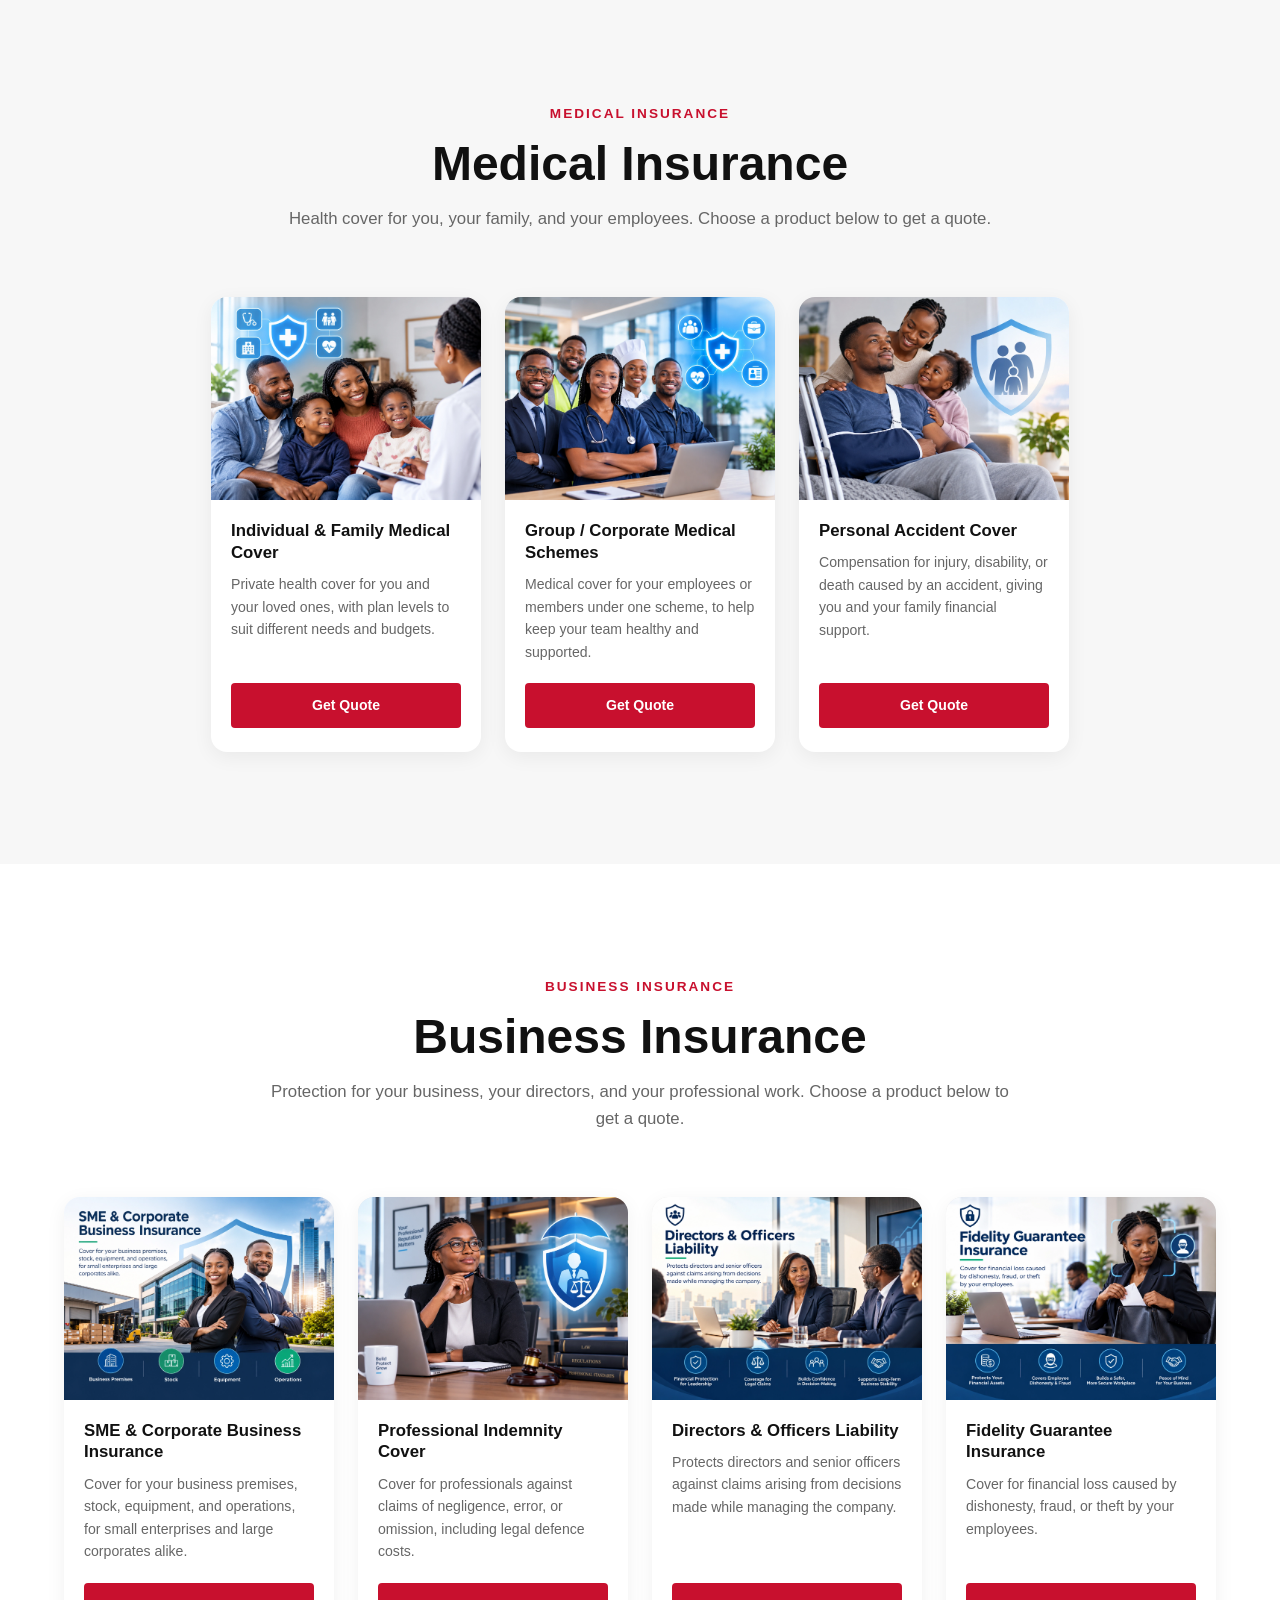
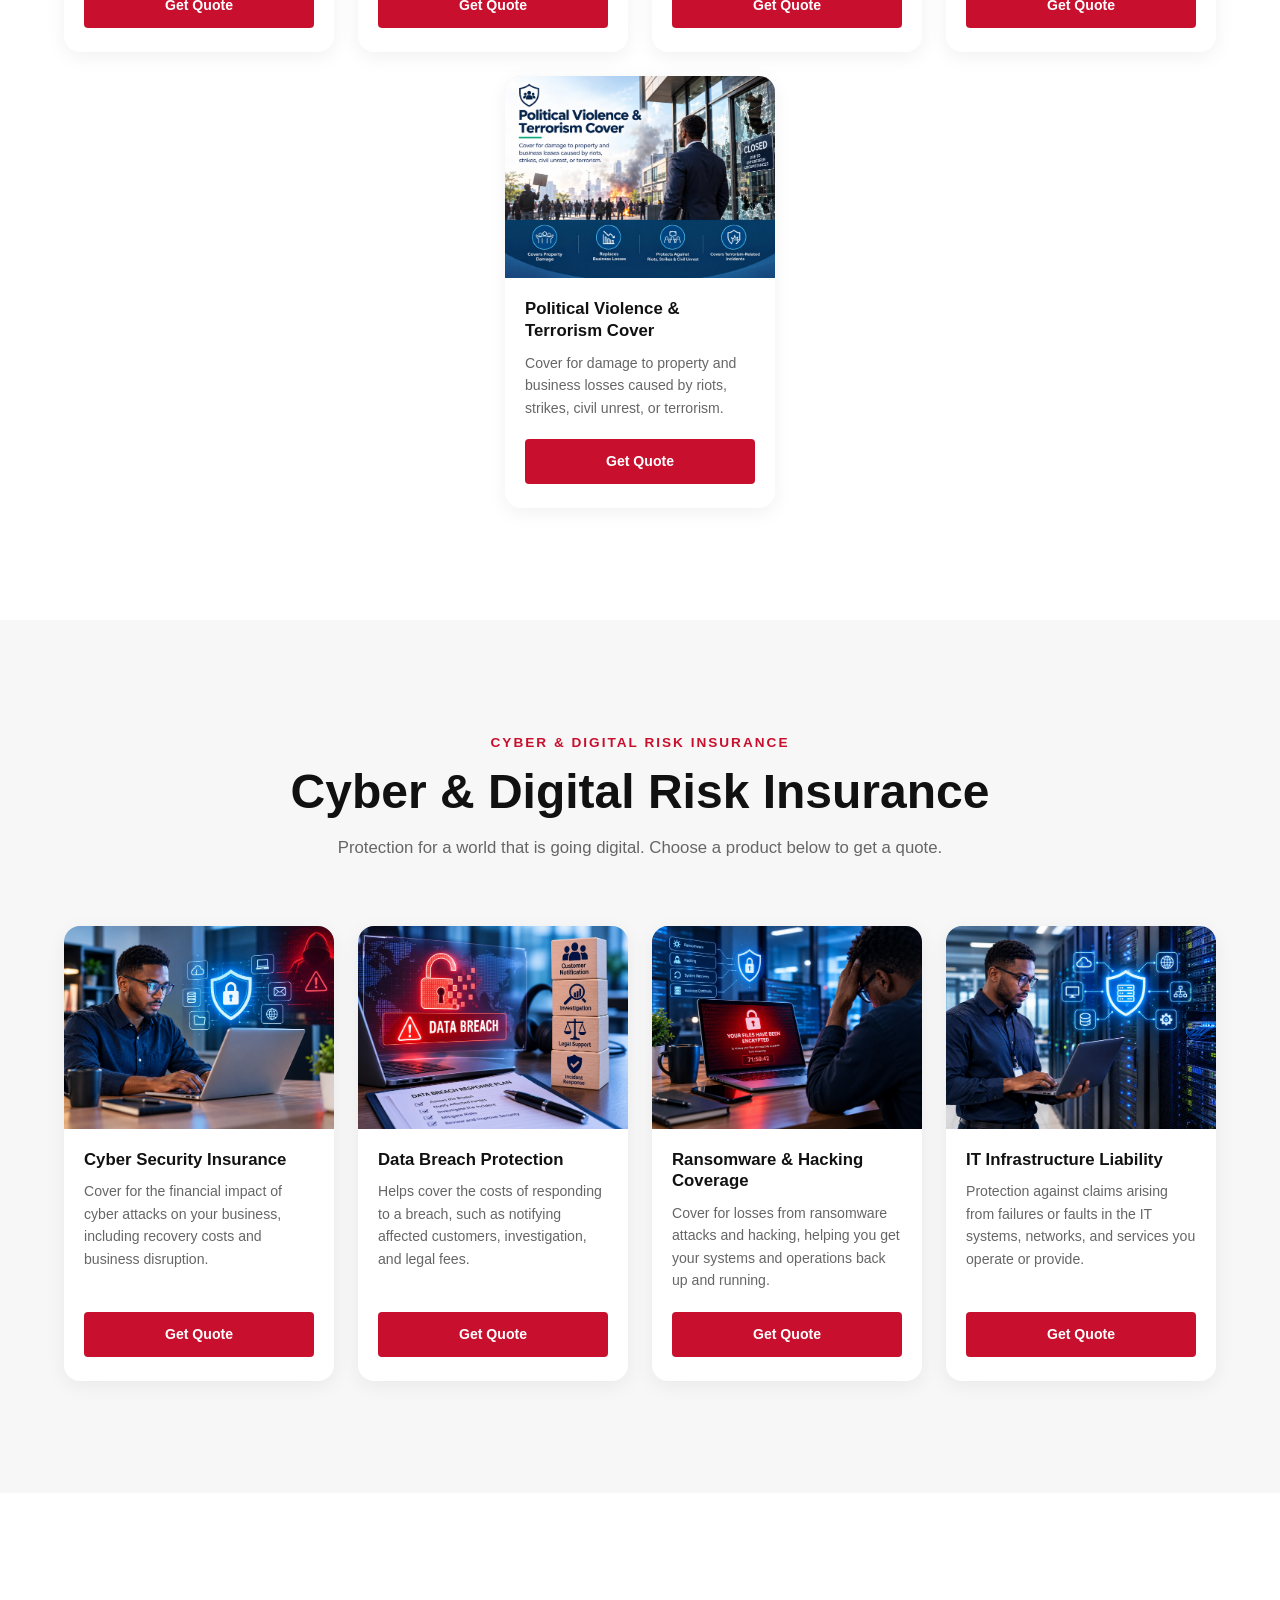
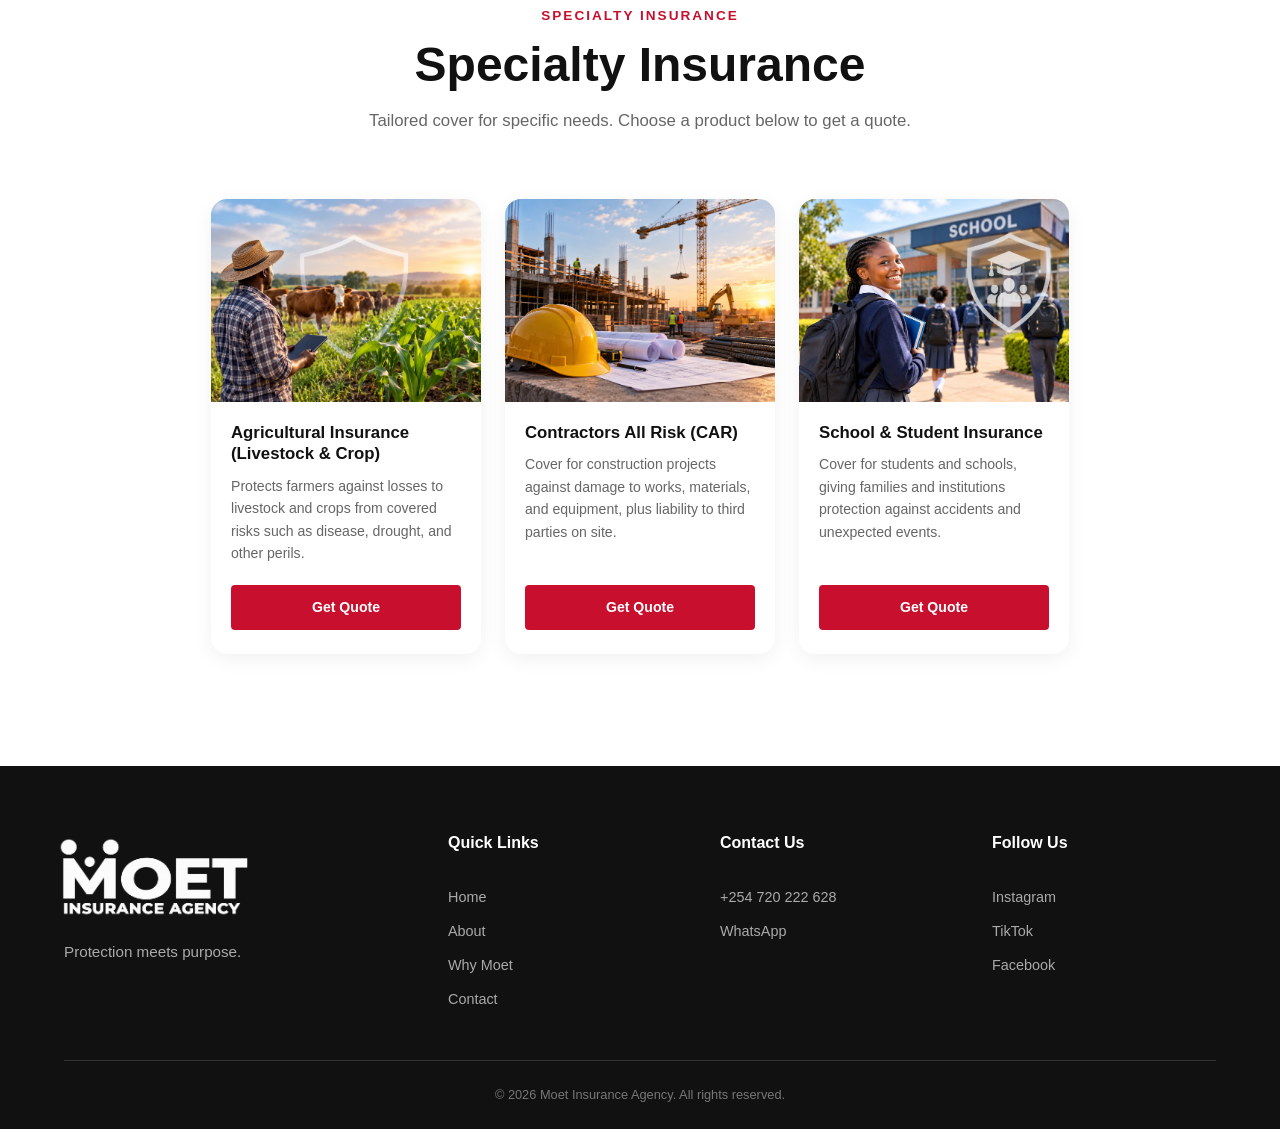
==== commit c2486537: "social media links" ====
--- a/products.html
+++ b/products.html
@@ -1113,9 +1113,19 @@
         <div class="footer-social">
           <h3>Follow Us</h3>
 
-          <a href="">Instagram</a>
+          <a
+            href="https://www.instagram.com/moetinsurancegencyke/"
+            target="_blank"
+            rel="noopener noreferrer"
+            >Instagram</a
+          >
+          <a
+            href="https://www.tiktok.com/@moet.insurance.ag"
+            target="_blank"
+            rel="noopener noreferrer"
+            >TikTok</a
+          >
           <a href="">Facebook</a>
-          <a href="">TikTok</a>
         </div>
       </div>
 
